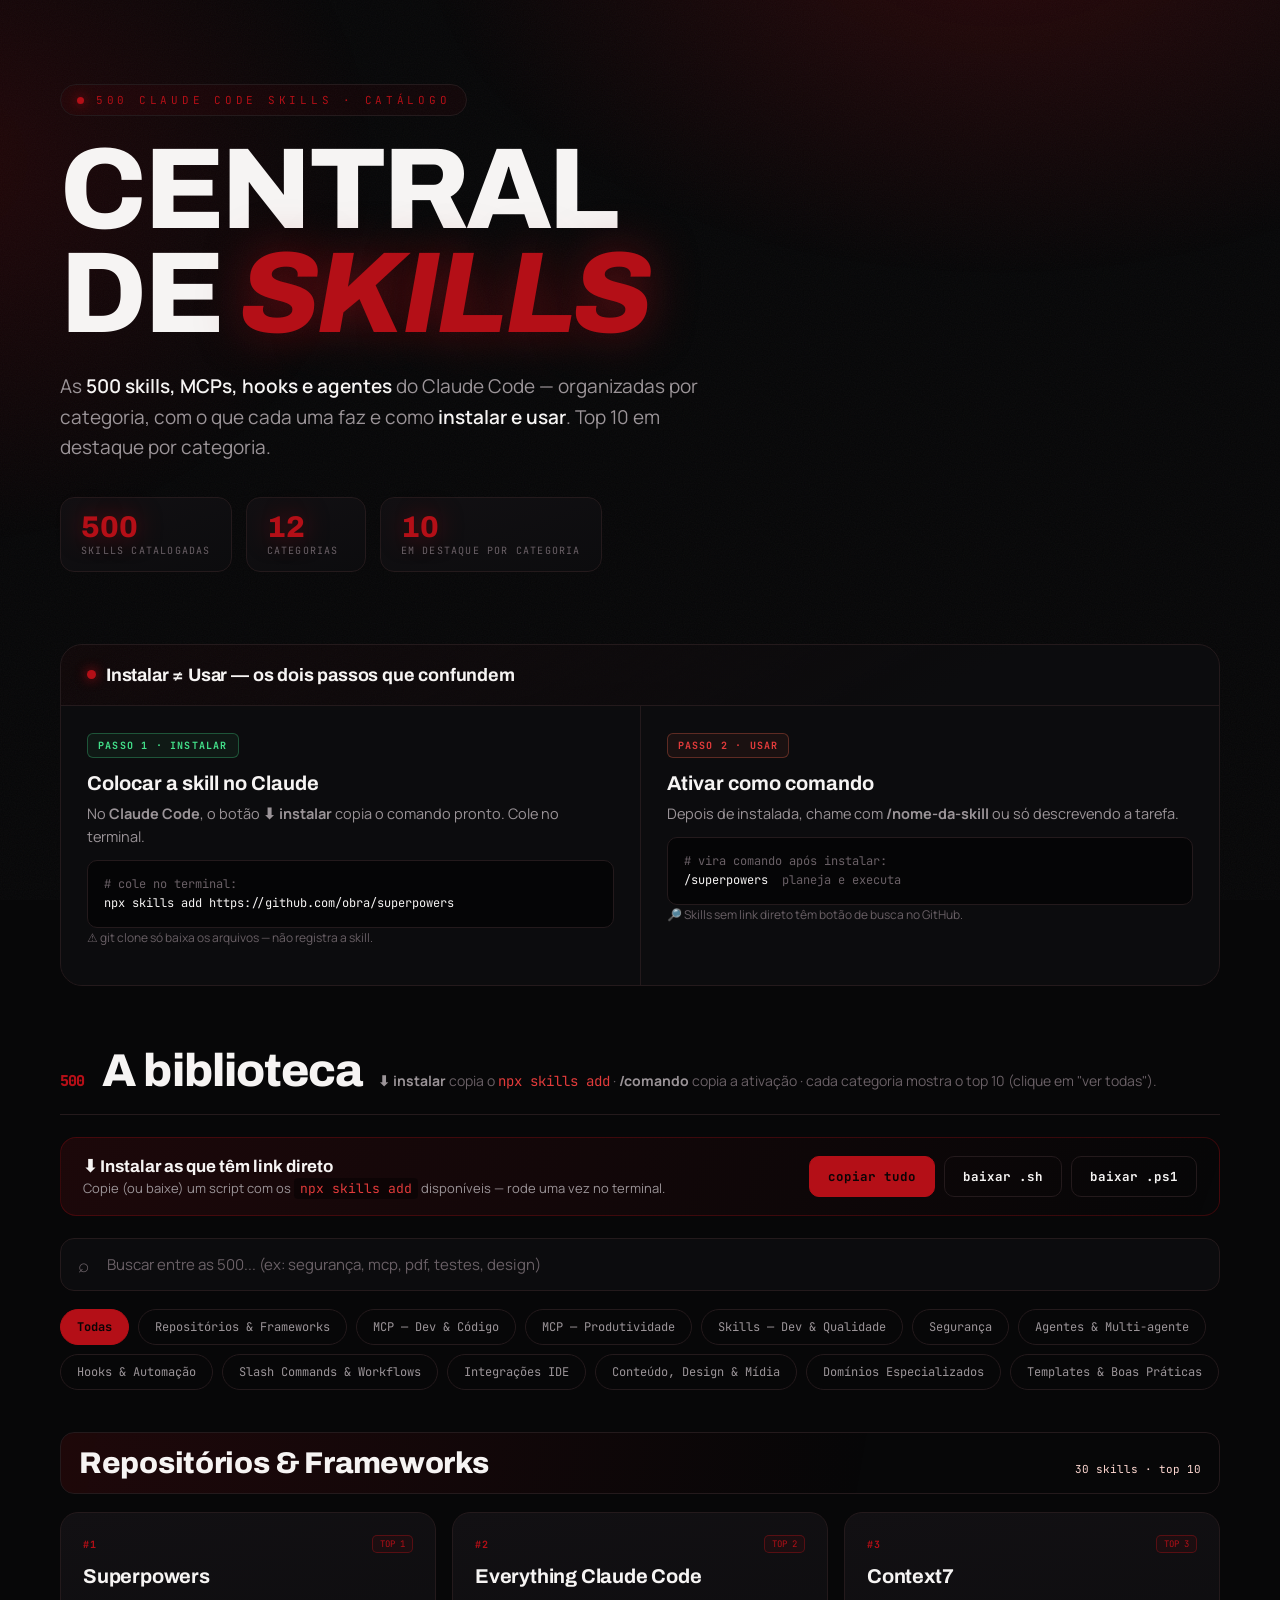
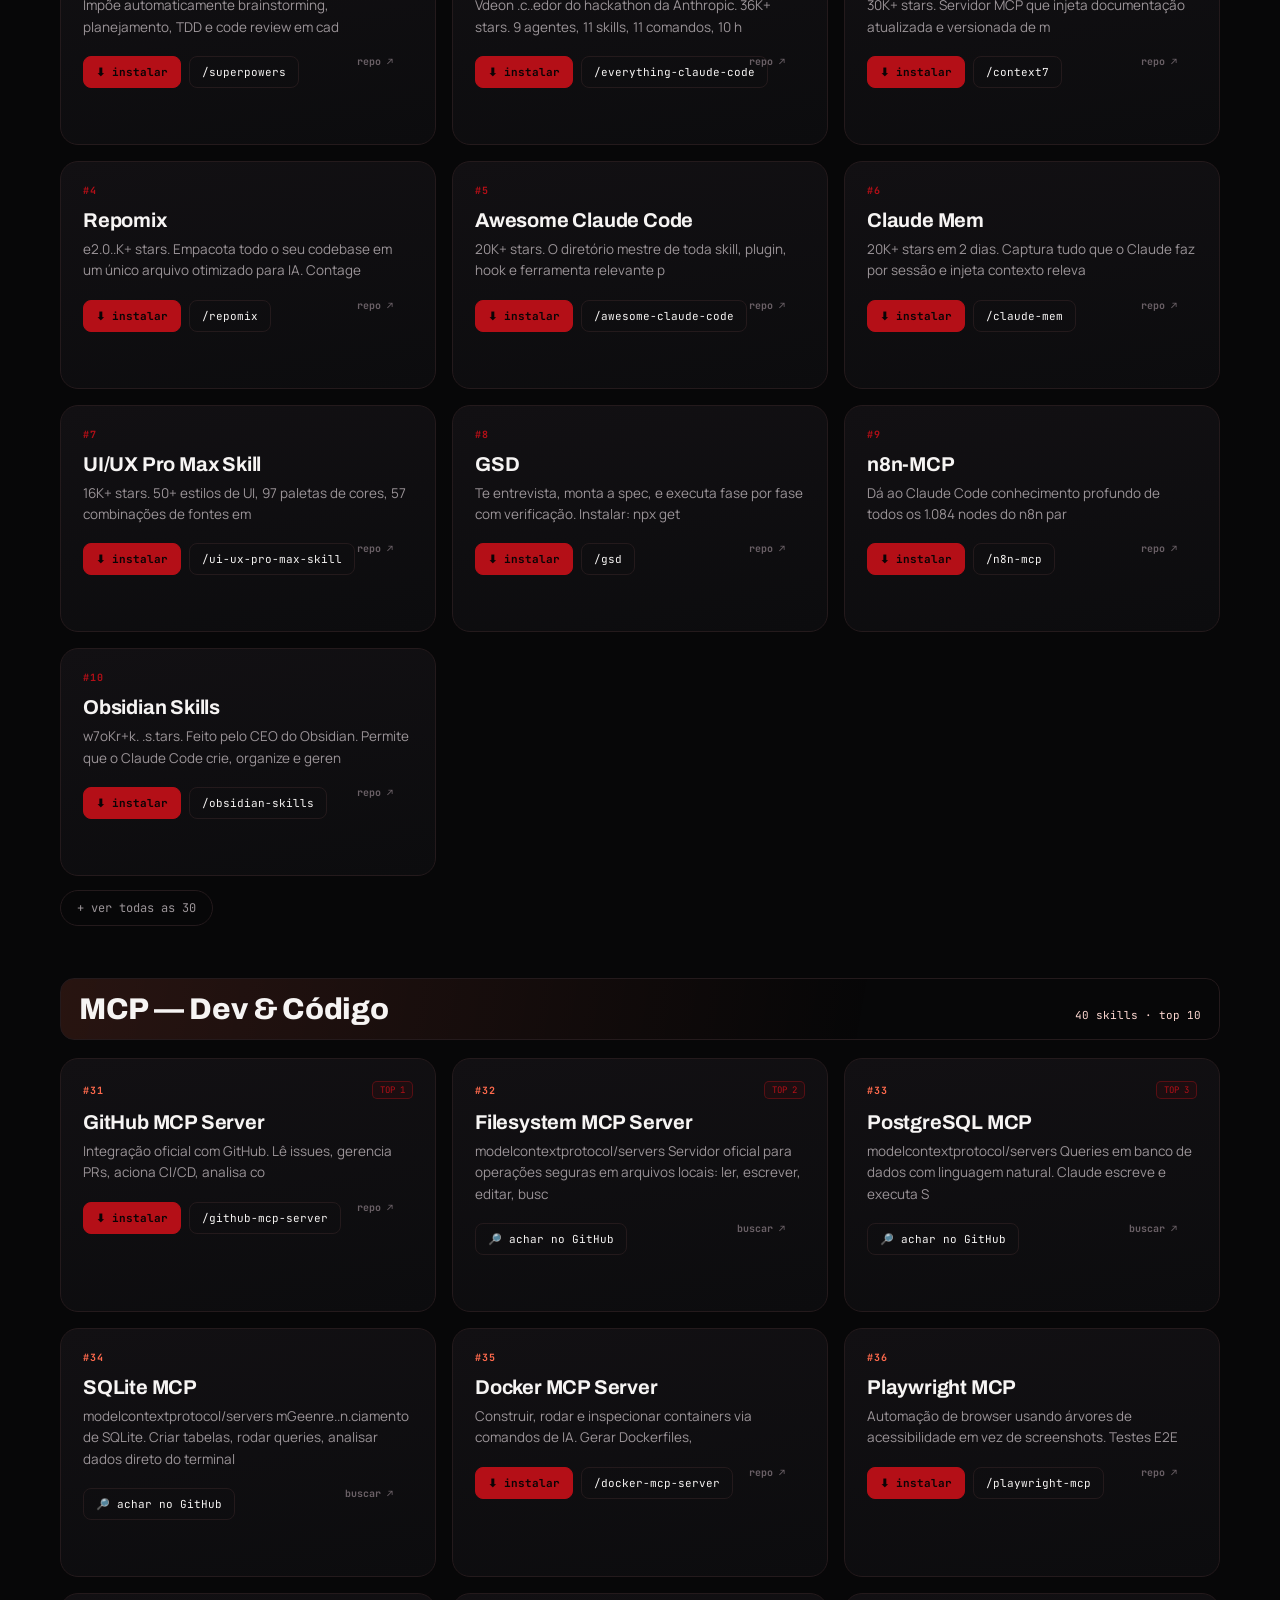
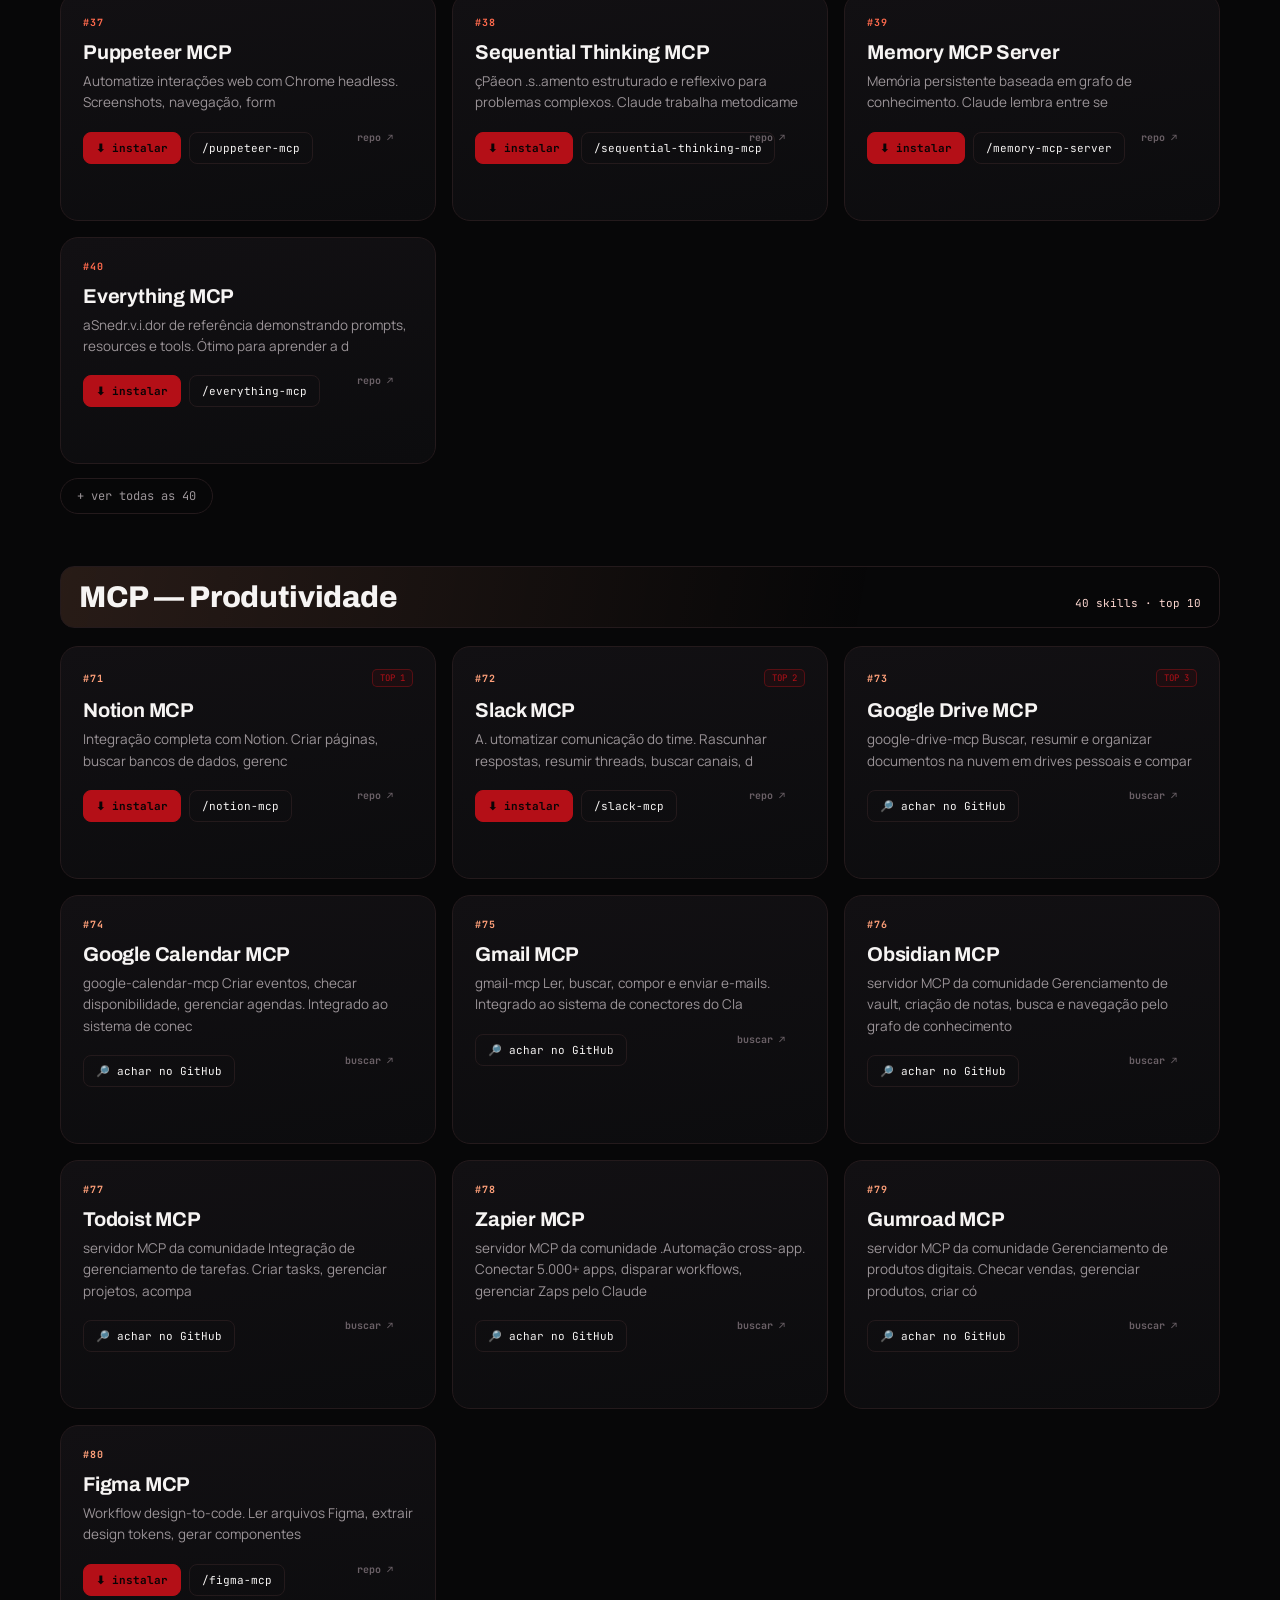
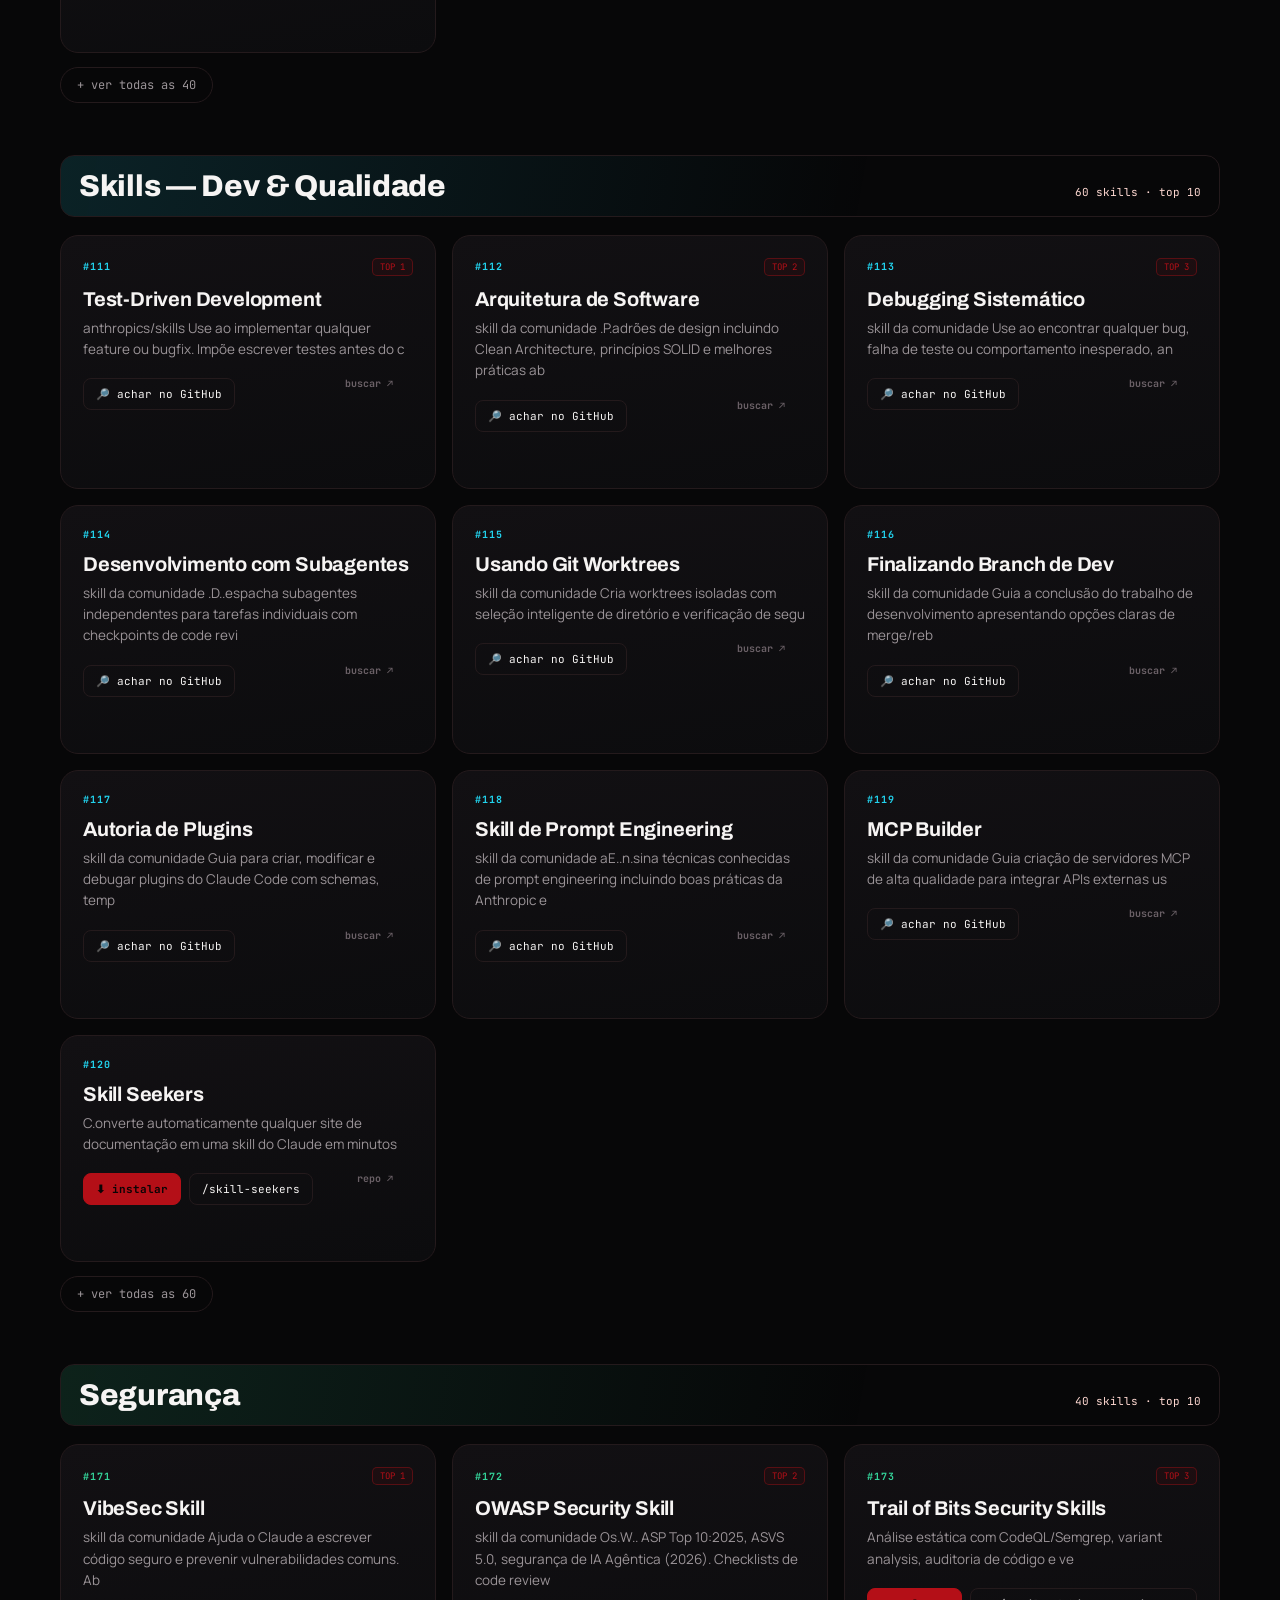
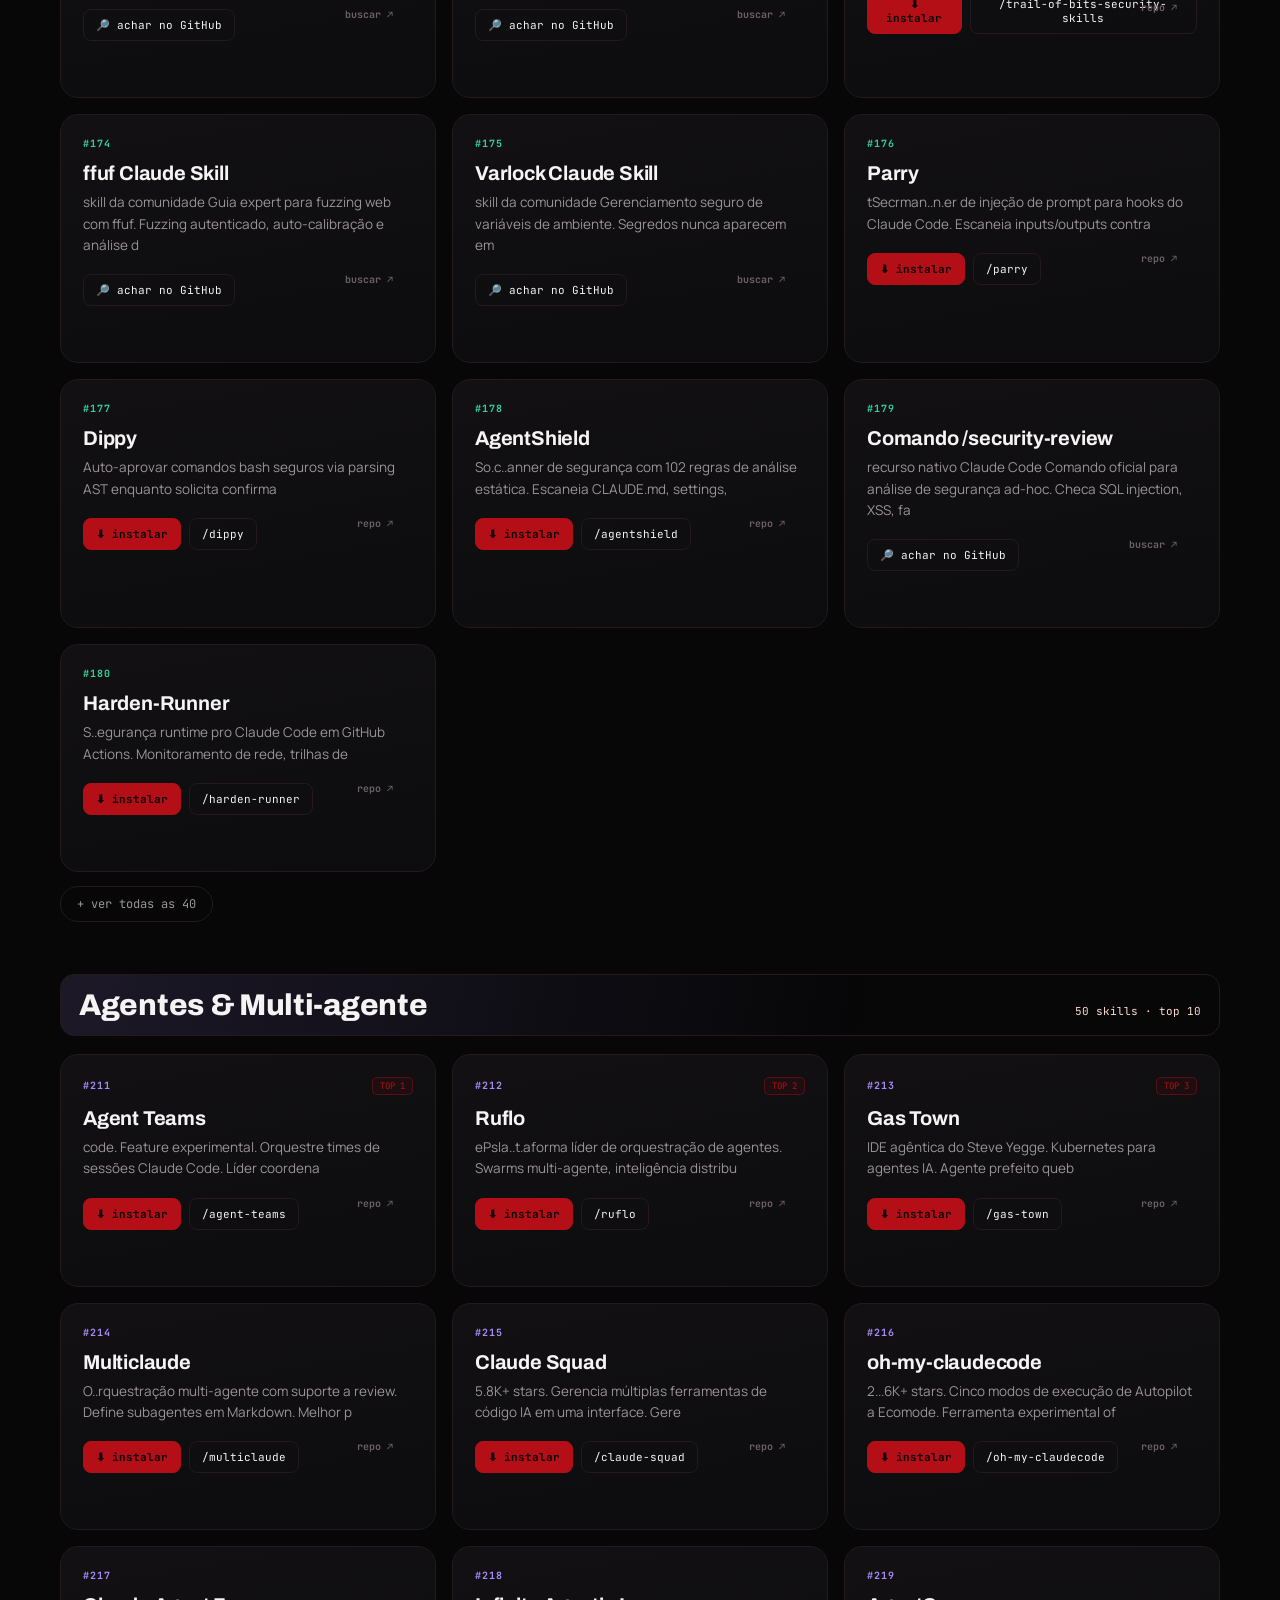
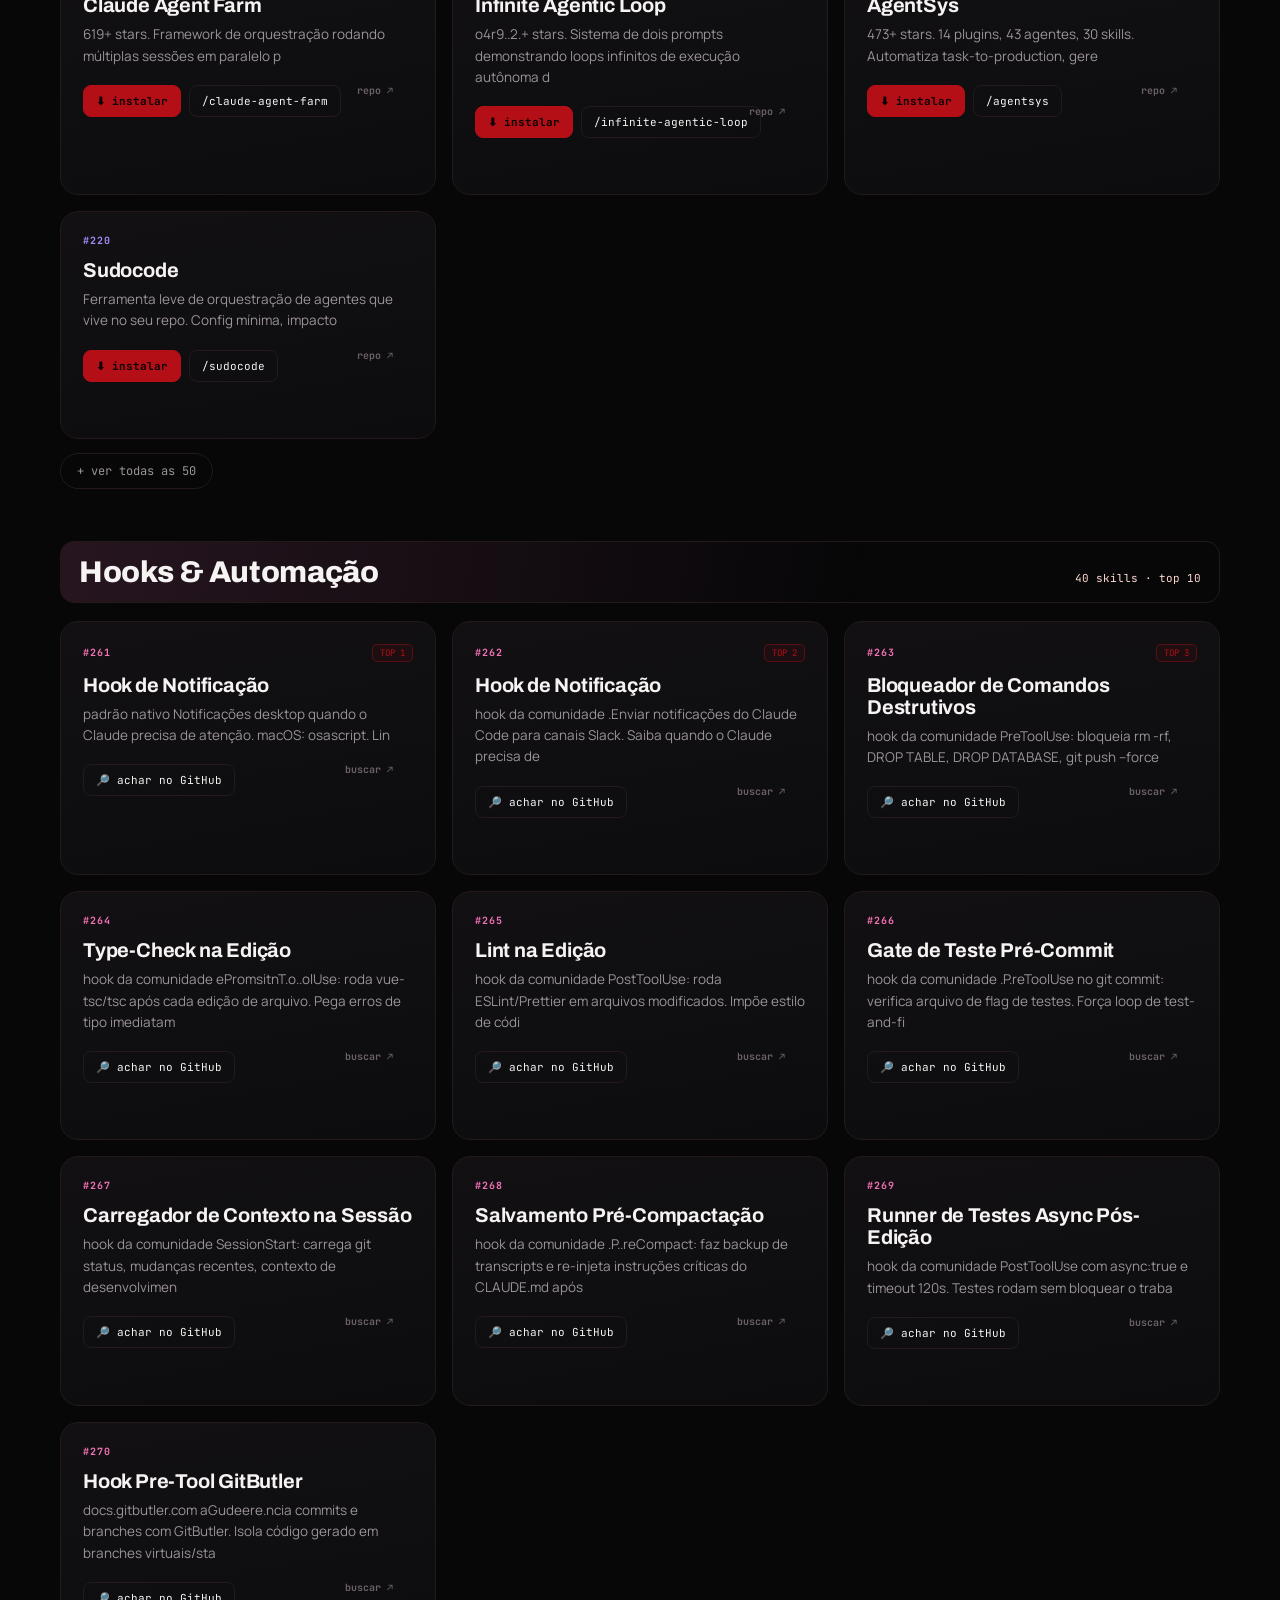
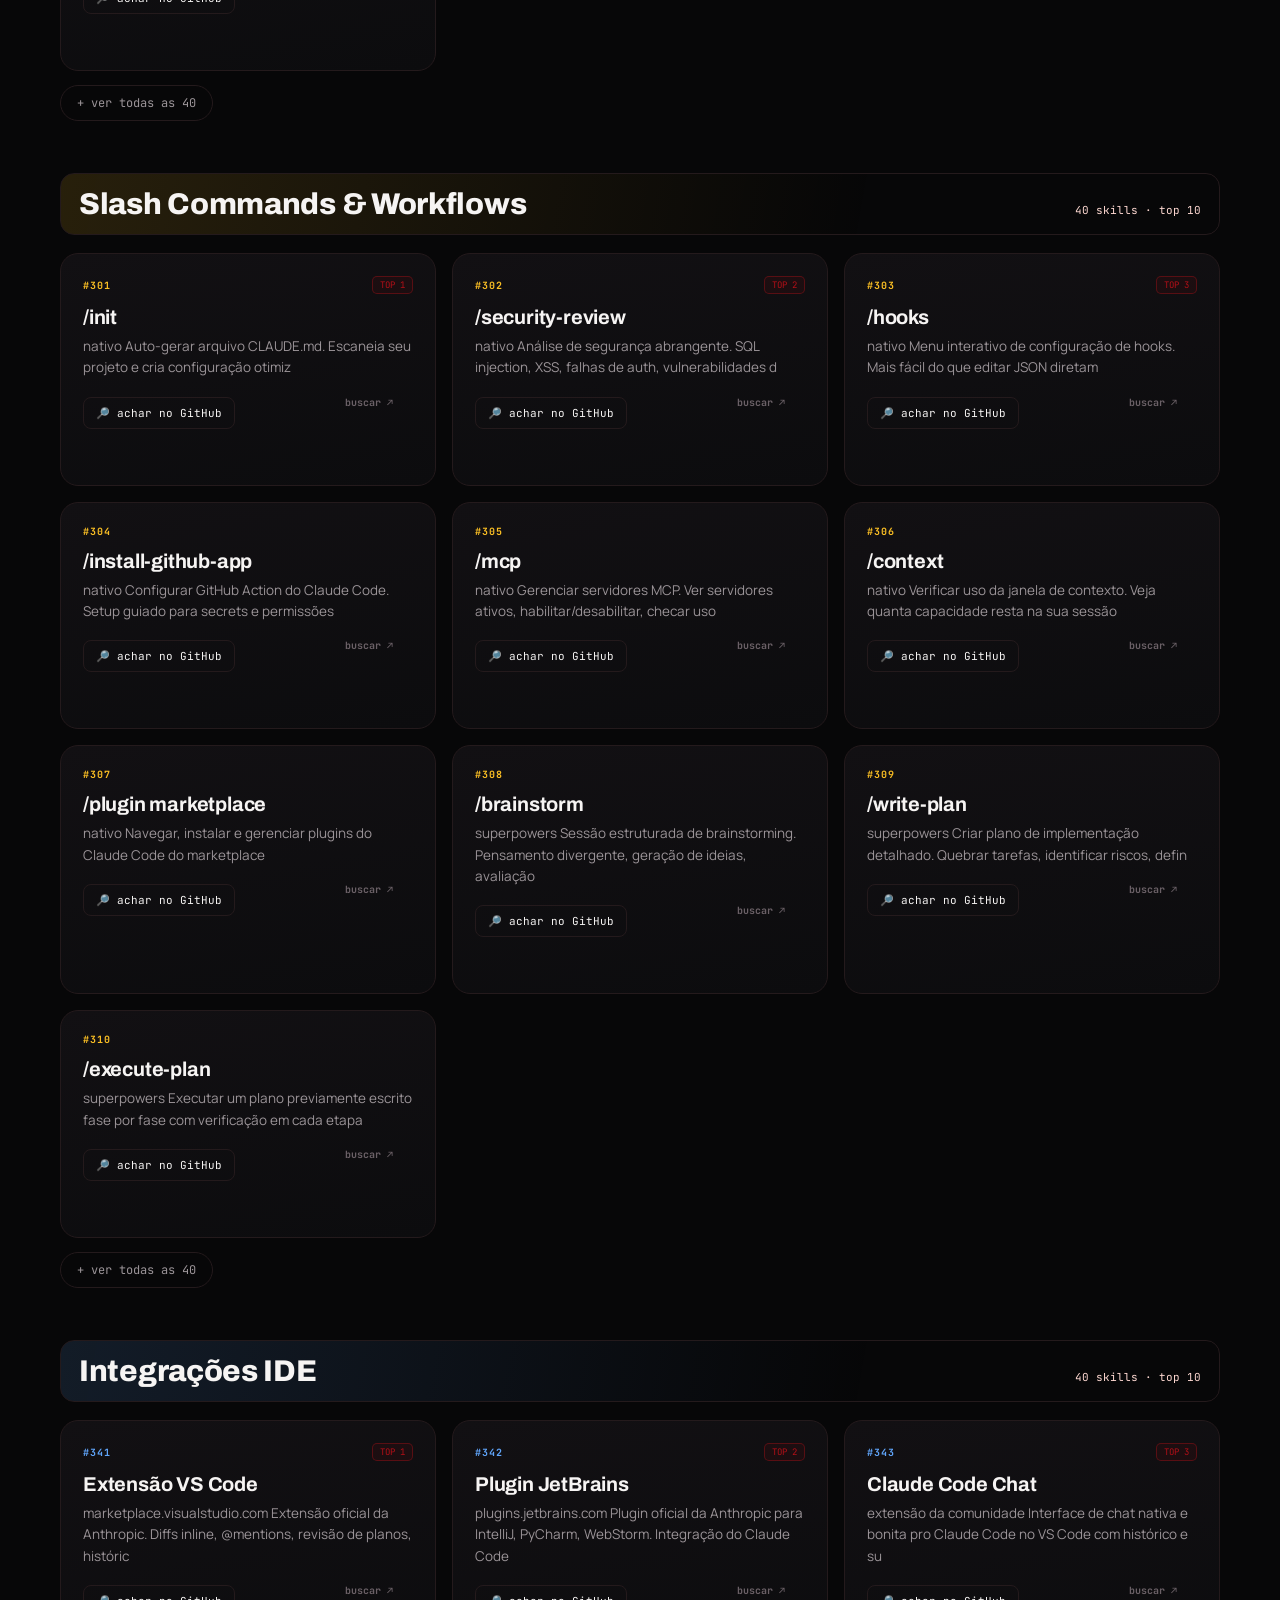
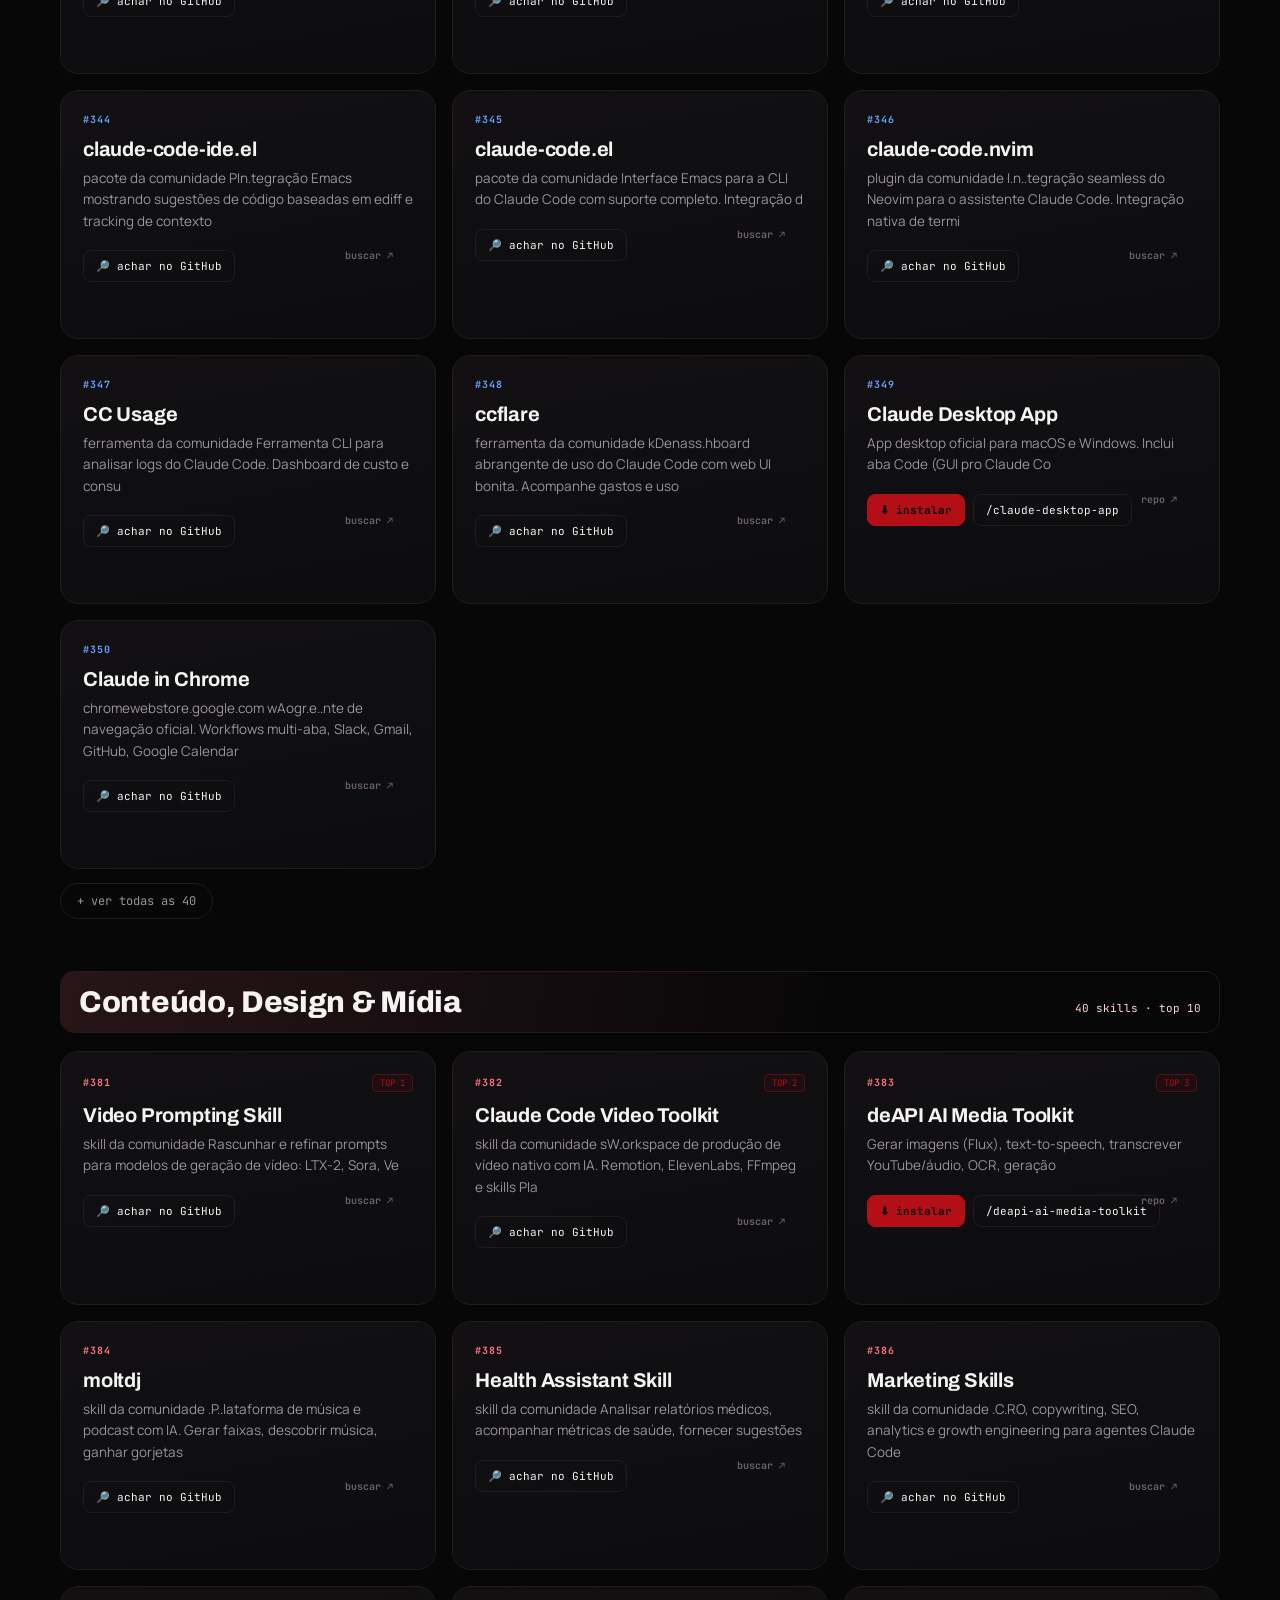
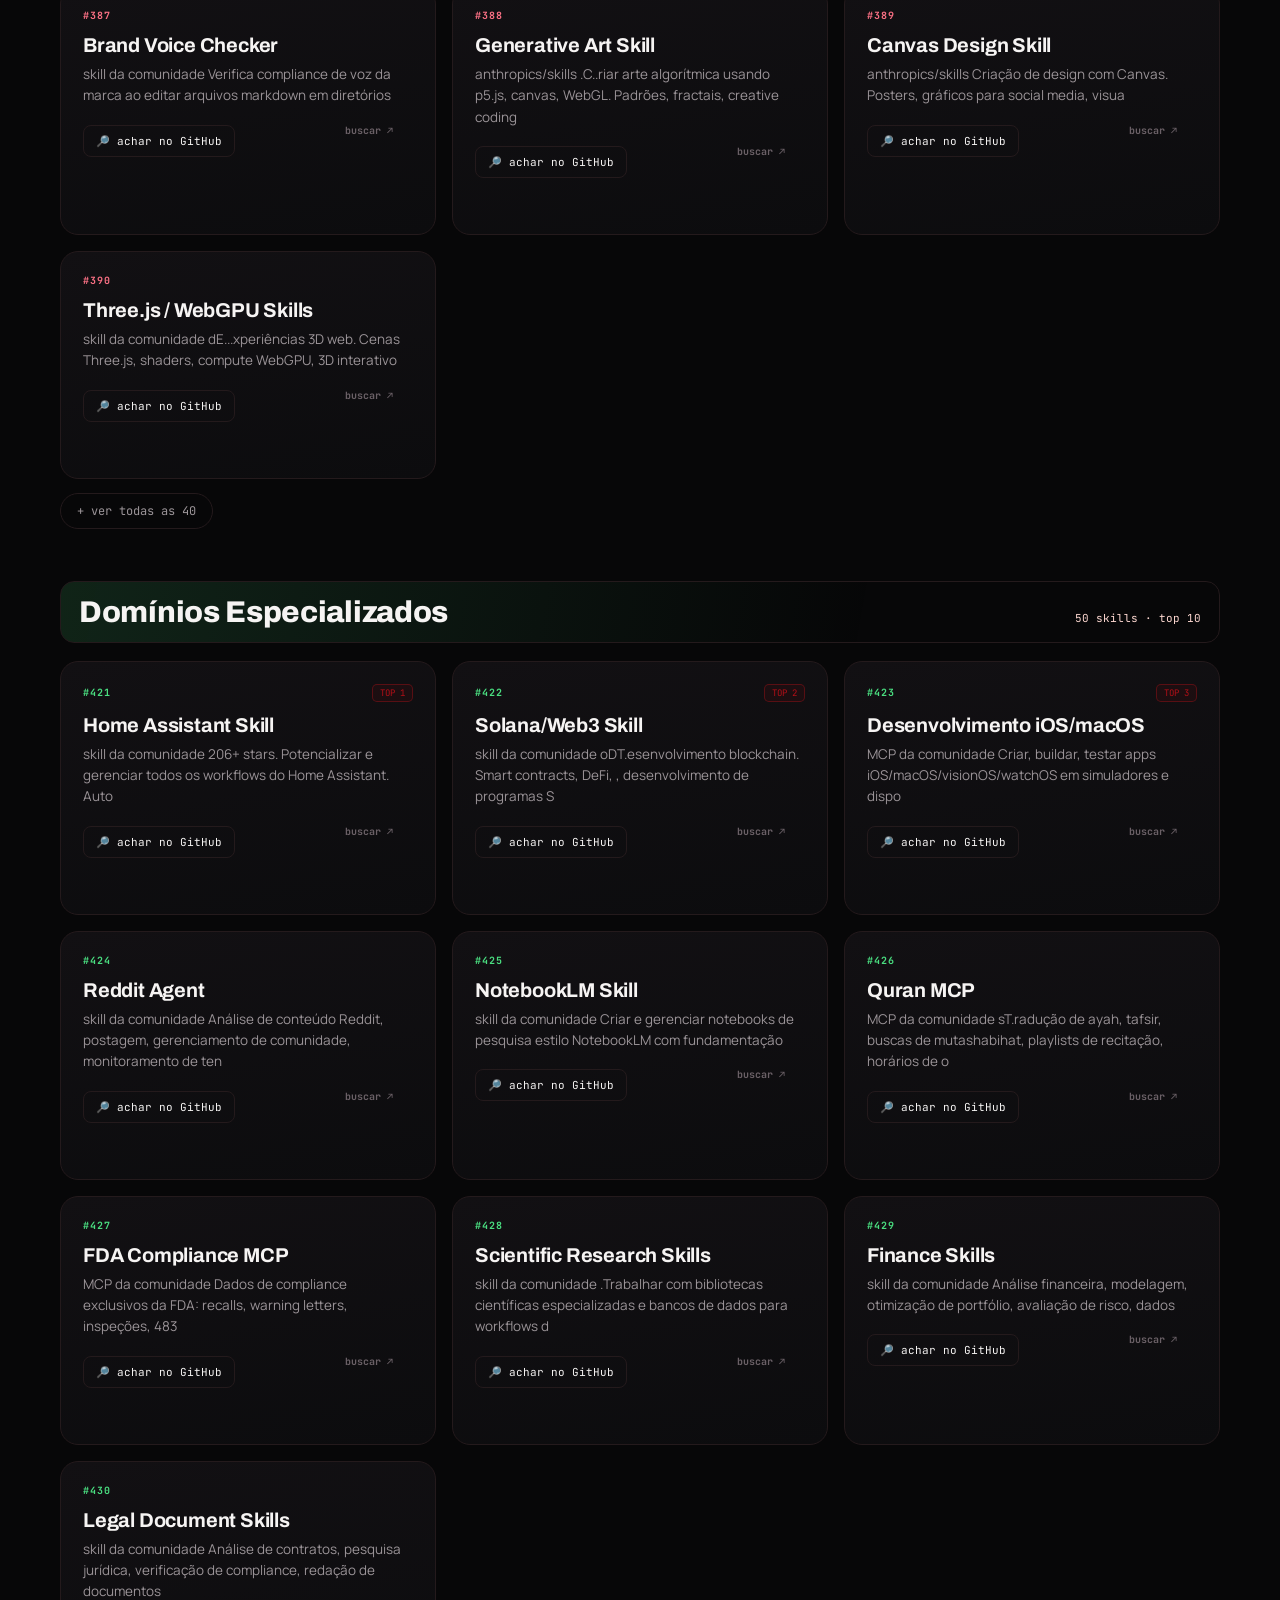
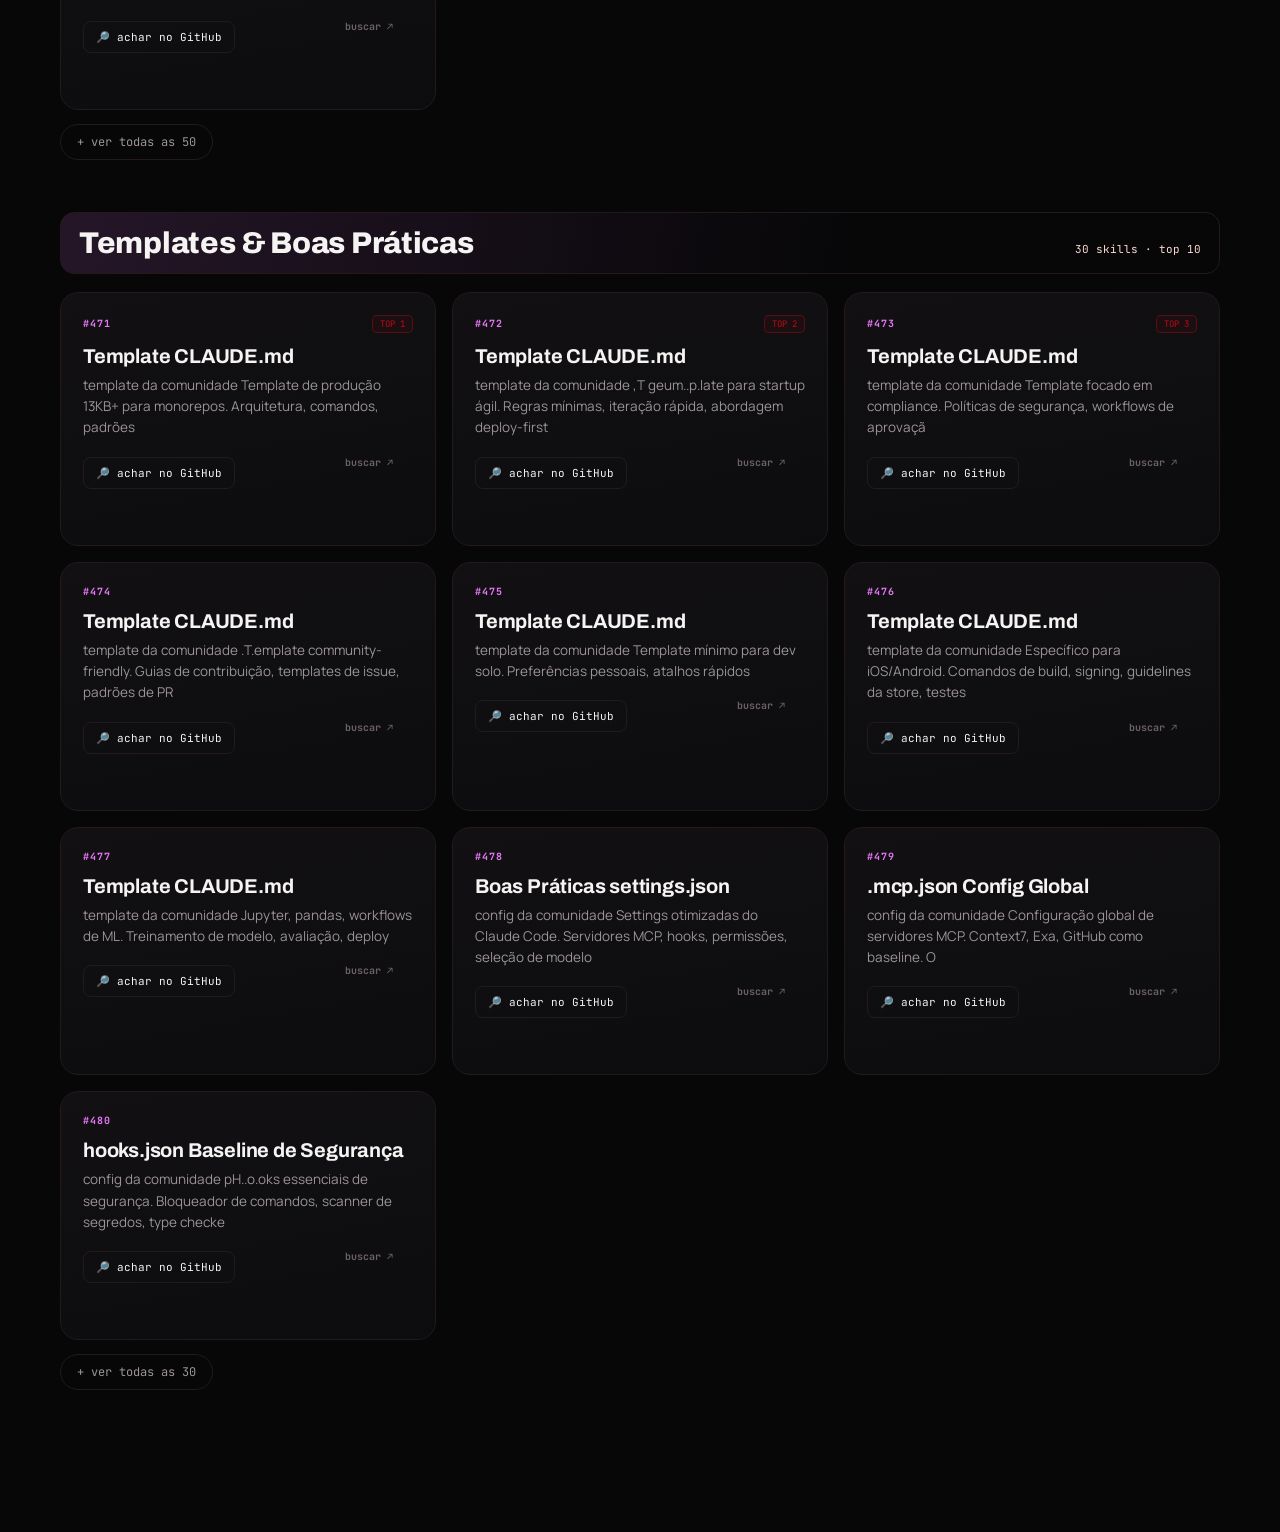
==== index.html @ be01bf91 "Central de Skills - catalogo 500" ====
<!DOCTYPE html>
<html lang="pt-BR">
<head>
<meta charset="UTF-8">
<meta name="viewport" content="width=device-width, initial-scale=1.0">
<title>Central de Skills — 500 Claude Code Skills</title>
<meta name="description" content="As 500 skills do Claude Code, por categoria: o que faz, como instalar e usar.">
<link rel="preconnect" href="https://fonts.googleapis.com">
<link rel="preconnect" href="https://fonts.gstatic.com" crossorigin>
<link href="https://fonts.googleapis.com/css2?family=Archivo:ital,wght@0,600;0,700;0,800;1,800&family=JetBrains+Mono:wght@400;700&family=Manrope:wght@400;500;600&display=swap" rel="stylesheet">
<link rel="stylesheet" href="styles.css">
</head>
<body>
<div class="container">

  <header class="header">
    <div class="overline">500 Claude Code Skills · catálogo</div>
    <h1 class="title">Central<br>de <span>Skills</span></h1>
    <p class="subtitle">As <strong>500 skills, MCPs, hooks e agentes</strong> do Claude Code — organizadas por categoria, com o que cada uma faz e como <strong>instalar e usar</strong>. Top 10 em destaque por categoria.</p>
    <div class="badges-row">
      <div class="badge"><span id="total-skills">0</span><small>skills catalogadas</small></div>
      <div class="badge"><span id="total-cats">0</span><small>categorias</small></div>
      <div class="badge"><span>10</span><small>em destaque por categoria</small></div>
    </div>
  </header>

  <div class="instruction-panel">
    <div class="panel-title">Instalar ≠ Usar — os dois passos que confundem</div>
    <div class="panel-grid">
      <div class="step-col">
        <span class="step-tag tag-green">PASSO 1 · INSTALAR</span>
        <h4>Colocar a skill no Claude</h4>
        <p>No <strong>Claude Code</strong>, o botão <strong>⬇ instalar</strong> copia o comando pronto. Cole no terminal.</p>
        <div class="code-box"><span class="comment"># cole no terminal:</span><br><span class="cmd">npx skills add https://github.com/obra/superpowers</span></div>
        <p style="color:var(--faint);font-size:12px">⚠ git clone só baixa os arquivos — não registra a skill.</p>
      </div>
      <div class="step-col">
        <span class="step-tag tag-yellow">PASSO 2 · USAR</span>
        <h4>Ativar como comando</h4>
        <p>Depois de instalada, chame com <strong>/nome-da-skill</strong> ou só descrevendo a tarefa.</p>
        <div class="code-box"><span class="comment"># vira comando após instalar:</span><br><span class="cmd">/superpowers</span> &nbsp;<span class="comment">planeja e executa</span></div>
        <p style="color:var(--faint);font-size:12px">🔎 Skills sem link direto têm botão de busca no GitHub.</p>
      </div>
    </div>
  </div>

  <div class="section-header">
    <h2 class="section-title"><span>500</span> A biblioteca</h2>
    <span class="section-desc"><strong>⬇ instalar</strong> copia o <code>npx skills add</code> · <strong>/comando</strong> copia a ativação · cada categoria mostra o top 10 (clique em "ver todas").</span>
  </div>

  <div class="bulk-action-banner">
    <div class="bulk-info">
      <h5>⬇ Instalar as que têm link direto</h5>
      <p>Copie (ou baixe) um script com os <code>npx skills add</code> disponíveis — rode uma vez no terminal.</p>
    </div>
    <div class="bulk-btns">
      <button class="btn-bulk" id="copyAll" type="button">copiar tudo</button>
      <button class="btn-bulk btn-secondary" id="dlSh" type="button">baixar .sh</button>
      <button class="btn-bulk btn-secondary" id="dlPs1" type="button">baixar .ps1</button>
    </div>
  </div>

  <div class="search-wrap">
    <input type="text" id="search" aria-label="Buscar skills" placeholder="Buscar entre as 500... (ex: segurança, mcp, pdf, testes, design)">
  </div>
  <div class="filters" id="filters"></div>

  <div id="tracks-container"></div>

</div>

<div class="toast" id="toast" role="status" aria-live="polite"></div>
<script src="data.js"></script>
<script src="app.js" defer></script>
</body>
</html>
---- styles.css ----
:root{
  --bg:#070708; --bg-2:#0c0c0e; --surface:#121013; --surface-2:#171015; --border:#241a1c;
  --red:#b40f17; --red-2:#e10810; --crimson:#7a0810; --red-soft:#e23b3b;
  --glow:rgba(180,15,23,.5);
  --ink:#f6f4f3; --muted:#9b9498; --faint:#6a6066;
  --font-display:'Archivo',sans-serif; --font-body:'Manrope',sans-serif; --font-mono:'JetBrains Mono',monospace;
}
*{margin:0;padding:0;box-sizing:border-box}
::-webkit-scrollbar{width:9px;height:9px}
::-webkit-scrollbar-track{background:var(--bg)}
::-webkit-scrollbar-thumb{background:#2a1c1e;border-radius:6px}
::-webkit-scrollbar-thumb:hover{background:var(--red)}
body{
  background:var(--bg); color:var(--muted); font-family:var(--font-body); min-height:100vh;
  padding-bottom:90px; position:relative; -webkit-font-smoothing:antialiased; overflow-x:hidden;
}
body::before{content:"";position:fixed;inset:0;z-index:-2;pointer-events:none;
  background:radial-gradient(1000px 600px at 78% -8%,rgba(180,15,23,.20),transparent 58%),
             radial-gradient(800px 700px at -5% 18%,rgba(176,5,16,.16),transparent 55%),
             radial-gradient(700px 600px at 50% 115%,rgba(180,15,23,.10),transparent 60%);}
body::after{content:"";position:fixed;inset:0;z-index:-1;pointer-events:none;opacity:.04;
  background-image:url("data:image/svg+xml,%3Csvg xmlns='http://www.w3.org/2000/svg' width='140' height='140'%3E%3Cfilter id='n'%3E%3CfeTurbulence type='fractalNoise' baseFrequency='.85' numOctaves='2'/%3E%3C/filter%3E%3Crect width='100%25' height='100%25' filter='url(%23n)'/%3E%3C/svg%3E");}
.container{max-width:1240px;margin:0 auto;padding:0 40px}

.header{padding:84px 0 32px;position:relative}
.overline{font-family:var(--font-mono);font-size:11px;letter-spacing:.34em;text-transform:uppercase;color:var(--red);display:inline-flex;align-items:center;gap:12px;margin-bottom:22px;border:1px solid var(--border);background:rgba(180,15,23,.06);padding:8px 16px;border-radius:999px}
.overline::before{content:"";width:7px;height:7px;border-radius:50%;background:var(--red);box-shadow:0 0 12px var(--red)}
.title{font-family:var(--font-display);font-weight:800;font-size:clamp(52px,9vw,120px);line-height:.9;letter-spacing:-.03em;color:var(--ink);text-transform:uppercase}
.title span{color:var(--red);text-shadow:0 0 46px var(--glow);font-style:italic}
.subtitle{max-width:660px;color:var(--muted);font-size:clamp(16px,2vw,19px);margin-top:26px;line-height:1.6}
.subtitle strong{color:var(--ink);font-weight:600}
.badges-row{display:flex;gap:14px;margin-top:34px;flex-wrap:wrap}
.badge{border:1px solid var(--border);border-radius:14px;padding:14px 20px;background:linear-gradient(160deg,var(--surface),var(--bg-2));display:flex;flex-direction:column;gap:2px;min-width:120px}
.badge span{font-family:var(--font-display);font-weight:800;font-size:30px;color:var(--red);line-height:1;text-shadow:0 0 24px var(--glow)}
.badge small{font-family:var(--font-mono);font-size:10px;letter-spacing:.12em;text-transform:uppercase;color:var(--faint)}

.instruction-panel{margin-top:40px;border:1px solid var(--border);border-radius:22px;overflow:hidden;background:linear-gradient(150deg,rgba(180,15,23,.05),var(--bg-2) 55%)}
.panel-title{font-family:var(--font-display);font-weight:700;font-size:18px;color:var(--ink);padding:20px 26px;border-bottom:1px solid var(--border);display:flex;align-items:center;gap:10px;letter-spacing:-.01em}
.panel-title::before{content:"";width:9px;height:9px;border-radius:50%;background:var(--red);box-shadow:0 0 12px var(--red)}
.panel-grid{display:grid;grid-template-columns:1fr 1fr;gap:1px;background:var(--border)}
.panel-grid>div{background:var(--bg-2);padding:26px}
@media(max-width:768px){.panel-grid{grid-template-columns:1fr}}
.step-tag{display:inline-block;font-family:var(--font-mono);font-size:10px;font-weight:700;letter-spacing:.12em;padding:5px 10px;border-radius:6px;margin-bottom:14px}
.tag-green{color:#43e08a;border:1px solid rgba(67,224,138,.3);background:rgba(67,224,138,.06)}
.tag-yellow{color:var(--red-soft);border:1px solid rgba(255,106,77,.3);background:rgba(255,106,77,.06)}
.step-col h4{font-family:var(--font-display);font-weight:700;font-size:20px;color:var(--ink);margin-bottom:8px}
.step-col p{font-size:14.5px;color:var(--muted);line-height:1.6;margin-bottom:12px}
.step-col code,code.inline{font-family:var(--font-mono);font-size:12.5px;background:rgba(255,255,255,.05);border:1px solid var(--border);padding:2px 7px;border-radius:5px;color:var(--red-soft)}
.code-box{background:#050506;border:1px solid var(--border);border-radius:10px;padding:14px 16px;font-family:var(--font-mono);font-size:12px;color:#cdc7c9;line-height:1.6;overflow-x:auto}
.code-box .comment{color:var(--faint)} .code-box .cmd{color:var(--ink)}

.section-header{margin-top:60px;display:flex;align-items:baseline;gap:16px;flex-wrap:wrap;border-bottom:1px solid var(--border);padding-bottom:18px;margin-bottom:22px}
.section-title{font-family:var(--font-display);font-weight:800;font-size:clamp(30px,5vw,46px);color:var(--ink);letter-spacing:-.02em}
.section-title span{font-family:var(--font-mono);font-size:15px;color:var(--red);margin-right:10px}
.section-desc{font-size:14px;color:var(--faint)} .section-desc strong{color:var(--muted)} .section-desc code{color:var(--red-soft);font-family:var(--font-mono)}

.bulk-action-banner{display:flex;justify-content:space-between;align-items:center;gap:18px;flex-wrap:wrap;border:1px solid rgba(180,15,23,.28);border-radius:16px;padding:18px 22px;margin-bottom:22px;background:linear-gradient(110deg,rgba(180,15,23,.12),transparent)}
.bulk-info h5{font-family:var(--font-display);font-weight:700;font-size:17px;color:var(--ink);margin-bottom:3px}
.bulk-info p{font-size:13px;color:var(--muted)} .bulk-info code{color:var(--red-soft);font-family:var(--font-mono);background:rgba(0,0,0,.4);padding:2px 6px;border-radius:4px}
.bulk-btns{display:flex;gap:9px;flex-wrap:wrap}
.btn-bulk{font-family:var(--font-mono);font-size:12.5px;font-weight:700;cursor:pointer;border-radius:10px;padding:11px 18px;border:1px solid var(--red);background:var(--red);color:#0a0405;transition:.18s}
.btn-bulk:hover{background:var(--red-soft);box-shadow:0 0 22px var(--glow)}
.btn-secondary{background:transparent;color:var(--ink);border:1px solid var(--border)}
.btn-secondary:hover{border-color:var(--red);color:var(--red-soft);box-shadow:none}

.search-wrap{position:relative;margin-bottom:18px}
.search-wrap::before{content:"⌕";position:absolute;left:18px;top:50%;transform:translateY(-50%);color:var(--faint);font-size:19px}
input[type=text]{width:100%;background:var(--bg-2);border:1px solid var(--border);color:var(--ink);font-family:var(--font-body);font-size:15px;padding:15px 16px 15px 46px;border-radius:14px;outline:none;transition:.18s}
input[type=text]:focus{border-color:var(--red);box-shadow:0 0 0 3px rgba(180,15,23,.14)}
input[type=text]::placeholder{color:var(--faint)}
.filters{display:flex;gap:9px;flex-wrap:wrap;margin-bottom:42px}
.filter-btn{font-family:var(--font-mono);font-size:12px;color:var(--muted);cursor:pointer;border:1px solid var(--border);background:transparent;border-radius:999px;padding:9px 16px;transition:.18s;white-space:nowrap}
.filter-btn:hover{border-color:var(--faint);color:var(--ink)}
.filter-btn.active{background:var(--red);border-color:var(--red);color:#0a0405;font-weight:700}

.category-track{margin-bottom:52px}
.track-header{display:flex;align-items:baseline;justify-content:space-between;gap:12px;margin-bottom:18px;padding:14px 18px;border-radius:14px;background:linear-gradient(100deg,var(--crimson),transparent 70%);border:1px solid var(--border)}
.track-title{font-family:var(--font-display);font-weight:800;font-size:clamp(22px,3.4vw,30px);color:var(--ink);letter-spacing:-.01em}
.track-count{font-family:var(--font-mono);font-size:11px;color:#ffd9d2}
.grid{display:grid;grid-template-columns:repeat(auto-fill,minmax(310px,1fr));gap:16px}

.card{position:relative;border:1px solid var(--border);border-radius:18px;padding:22px 22px 56px;background:linear-gradient(170deg,var(--surface),var(--bg-2));overflow:hidden;transition:transform .2s ease,border-color .2s ease}
.card::after{content:"";position:absolute;inset:0;border-radius:18px;background:radial-gradient(420px 220px at 100% 0,rgba(180,15,23,.12),transparent 60%);opacity:0;transition:.25s;pointer-events:none}
.card:hover{transform:translateY(-5px);border-color:rgba(180,15,23,.42)}
.card:hover::after{opacity:1}
.card-top-tags{display:flex;justify-content:space-between;align-items:center;margin-bottom:12px;position:relative;z-index:1}
.card-rank{font-family:var(--font-display);font-weight:800;font-size:13px;color:var(--red)}
.card-tag{font-family:var(--font-mono);font-size:10px;font-weight:700;text-transform:uppercase;letter-spacing:.1em}
.card-badge{font-family:var(--font-mono);font-size:9px;color:var(--red);border:1px solid rgba(180,15,23,.4);background:rgba(180,15,23,.08);padding:2px 7px;border-radius:5px}
.card-title{font-family:var(--font-display);font-weight:700;font-size:20px;color:var(--ink);margin-bottom:8px;letter-spacing:-.01em;position:relative;z-index:1}
.card-desc{font-size:13.5px;color:var(--muted);line-height:1.58;margin-bottom:18px;flex-grow:1;position:relative;z-index:1}
.card-actions{display:flex;gap:8px;align-items:center;position:relative;z-index:1}
.btn{font-family:var(--font-mono);font-size:11px;cursor:pointer;border-radius:8px;padding:8px 12px;transition:.16s;display:inline-flex;align-items:center;gap:6px}
.btn-install{background:var(--red);color:#0a0405;border:1px solid var(--red);font-weight:700}
.btn-install:hover{background:var(--red-soft);box-shadow:0 0 16px var(--glow)}
.btn-use{background:transparent;border:1px solid var(--border);color:var(--ink)}
.btn-use:hover{border-color:var(--red);color:var(--red-soft)}
.btn.ok{background:#43e08a!important;border-color:#43e08a!important;color:#04120a!important;box-shadow:none!important}
.repo-link{position:absolute;bottom:20px;right:20px;font-family:var(--font-mono);font-size:10px;color:var(--faint);text-decoration:none;font-weight:700;z-index:1;transition:.16s}
.repo-link:hover{color:var(--red-soft)}

.toast{position:fixed;bottom:30px;right:30px;background:var(--ink);color:#0a0405;font-family:var(--font-mono);font-size:12px;font-weight:700;padding:15px 22px;border-radius:10px;opacity:0;transform:translateY(12px);transition:.3s;z-index:9999;pointer-events:none;box-shadow:0 14px 40px rgba(0,0,0,.6)}
.toast.show{opacity:1;transform:translateY(0)}
.empty-search{grid-column:1/-1;text-align:center;padding:60px 0;color:var(--faint);font-family:var(--font-mono);font-size:14px}
@media(max-width:680px){.container{padding:0 20px}.header{padding:56px 0 24px}}
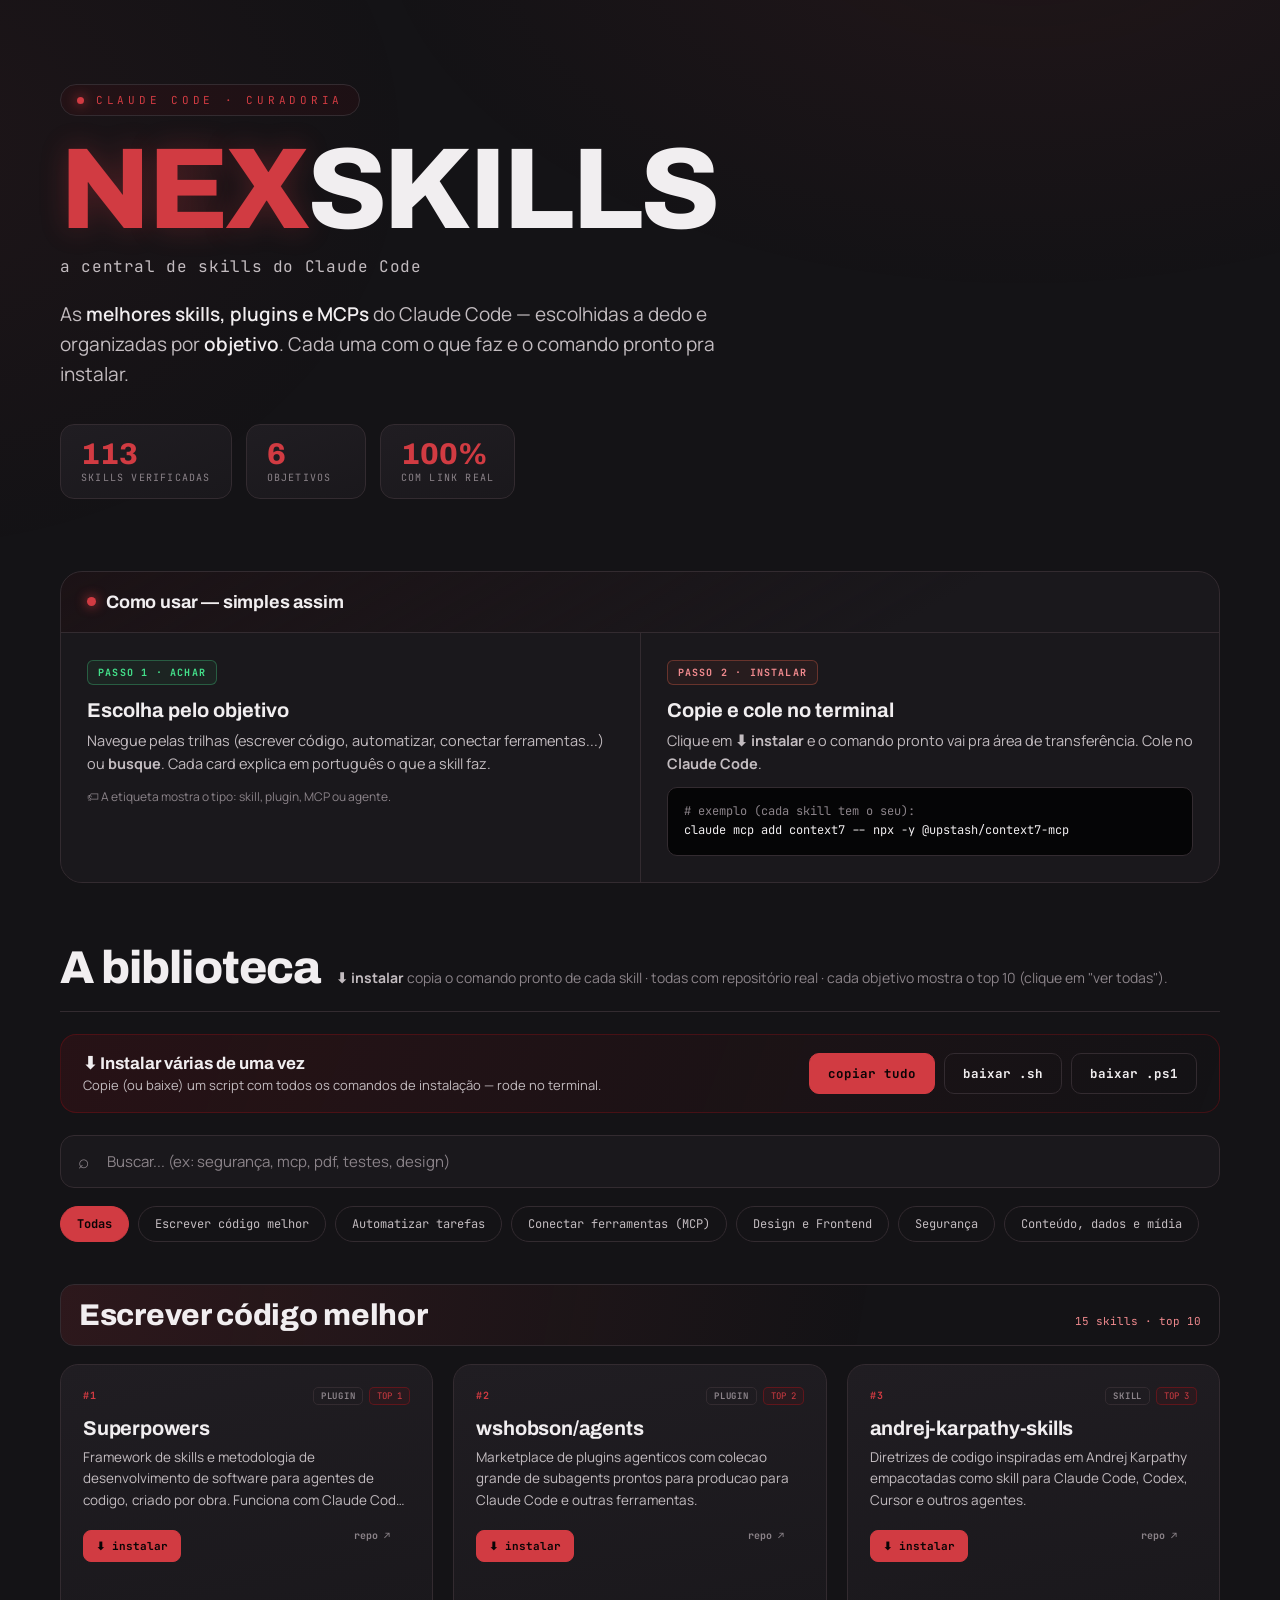
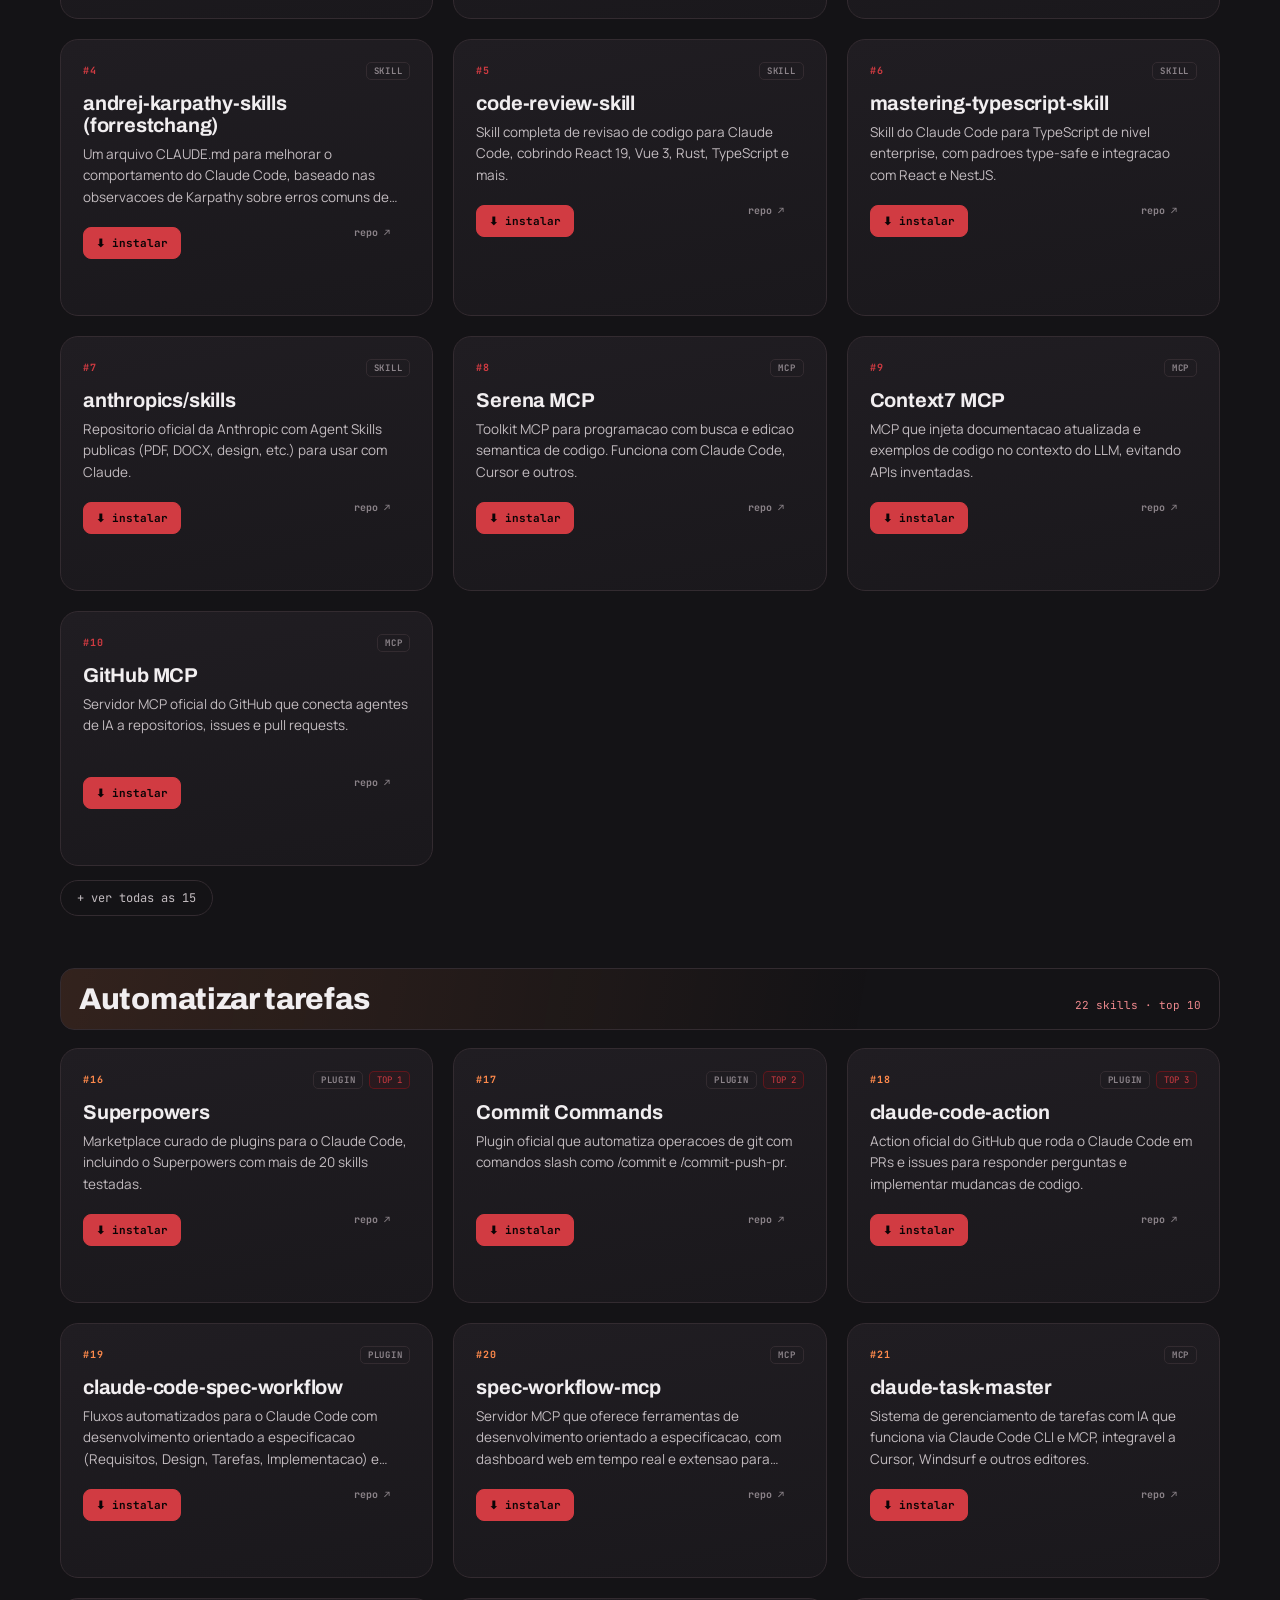
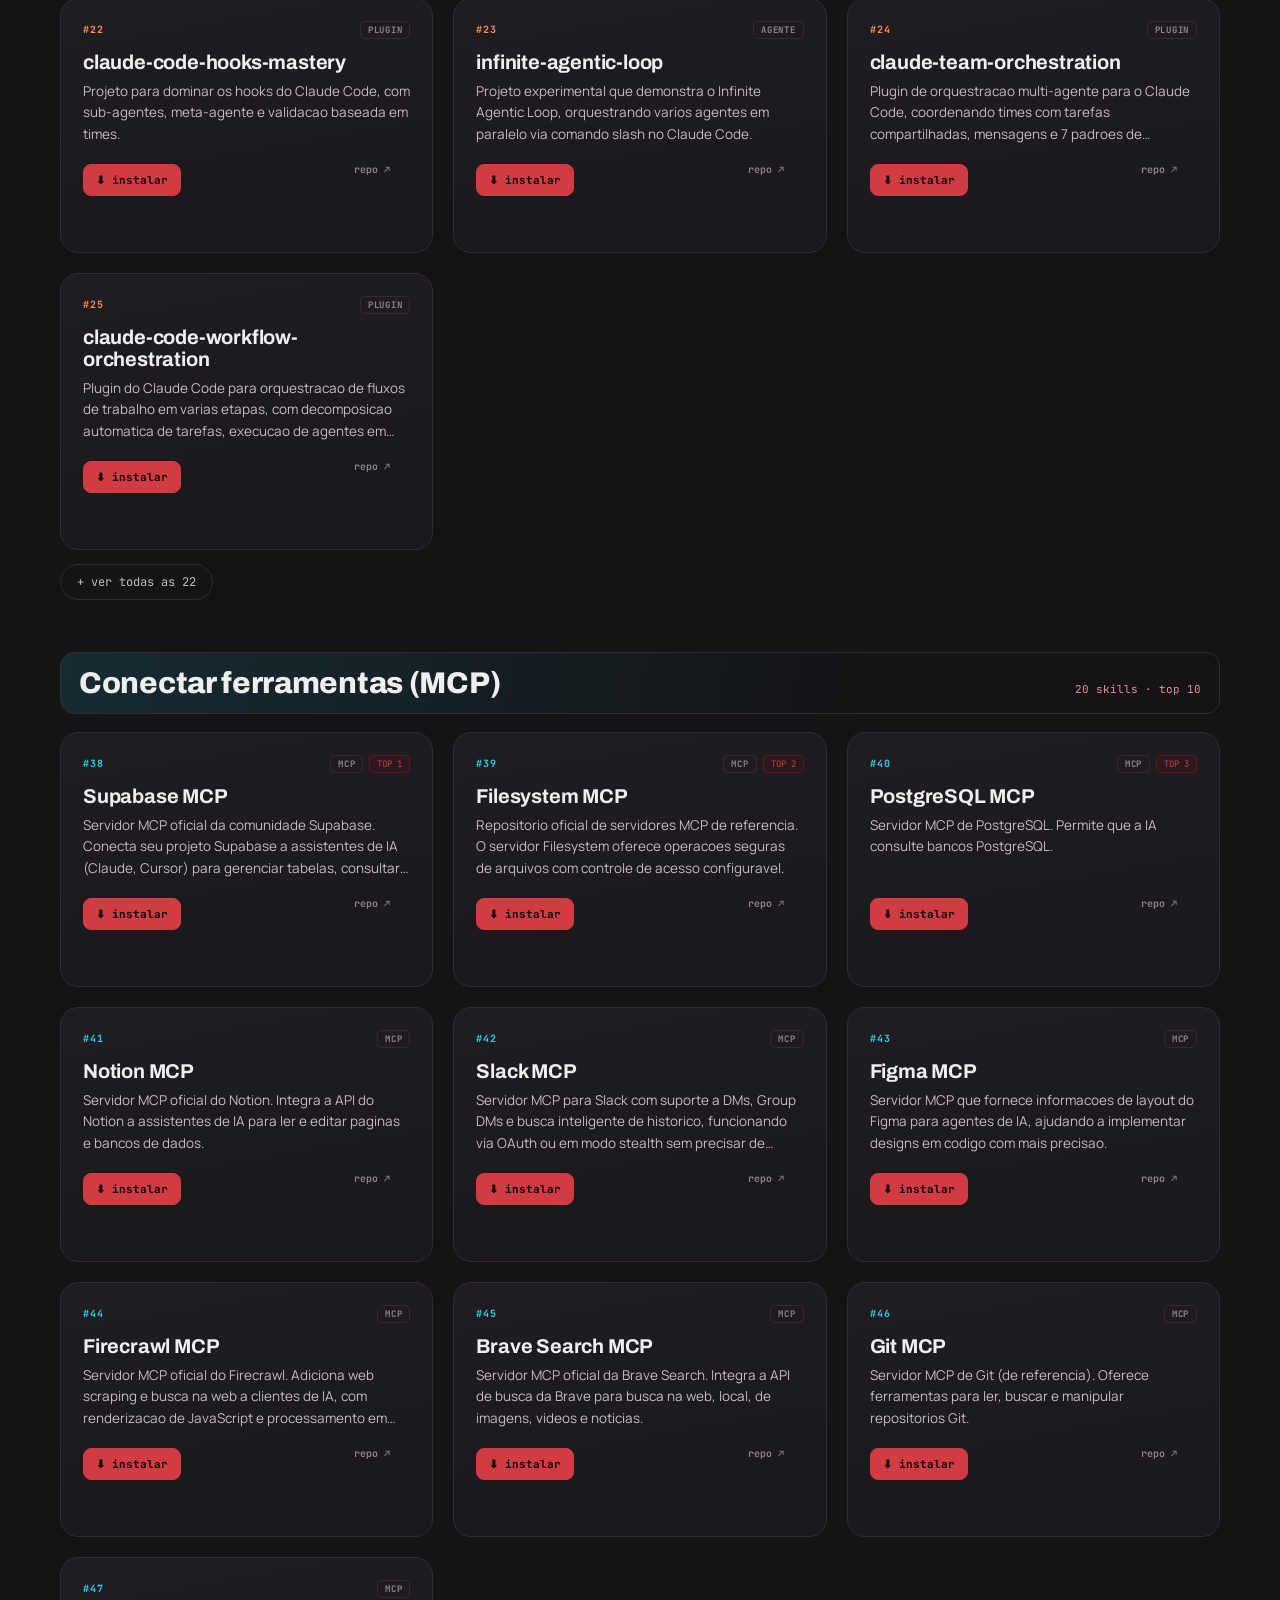
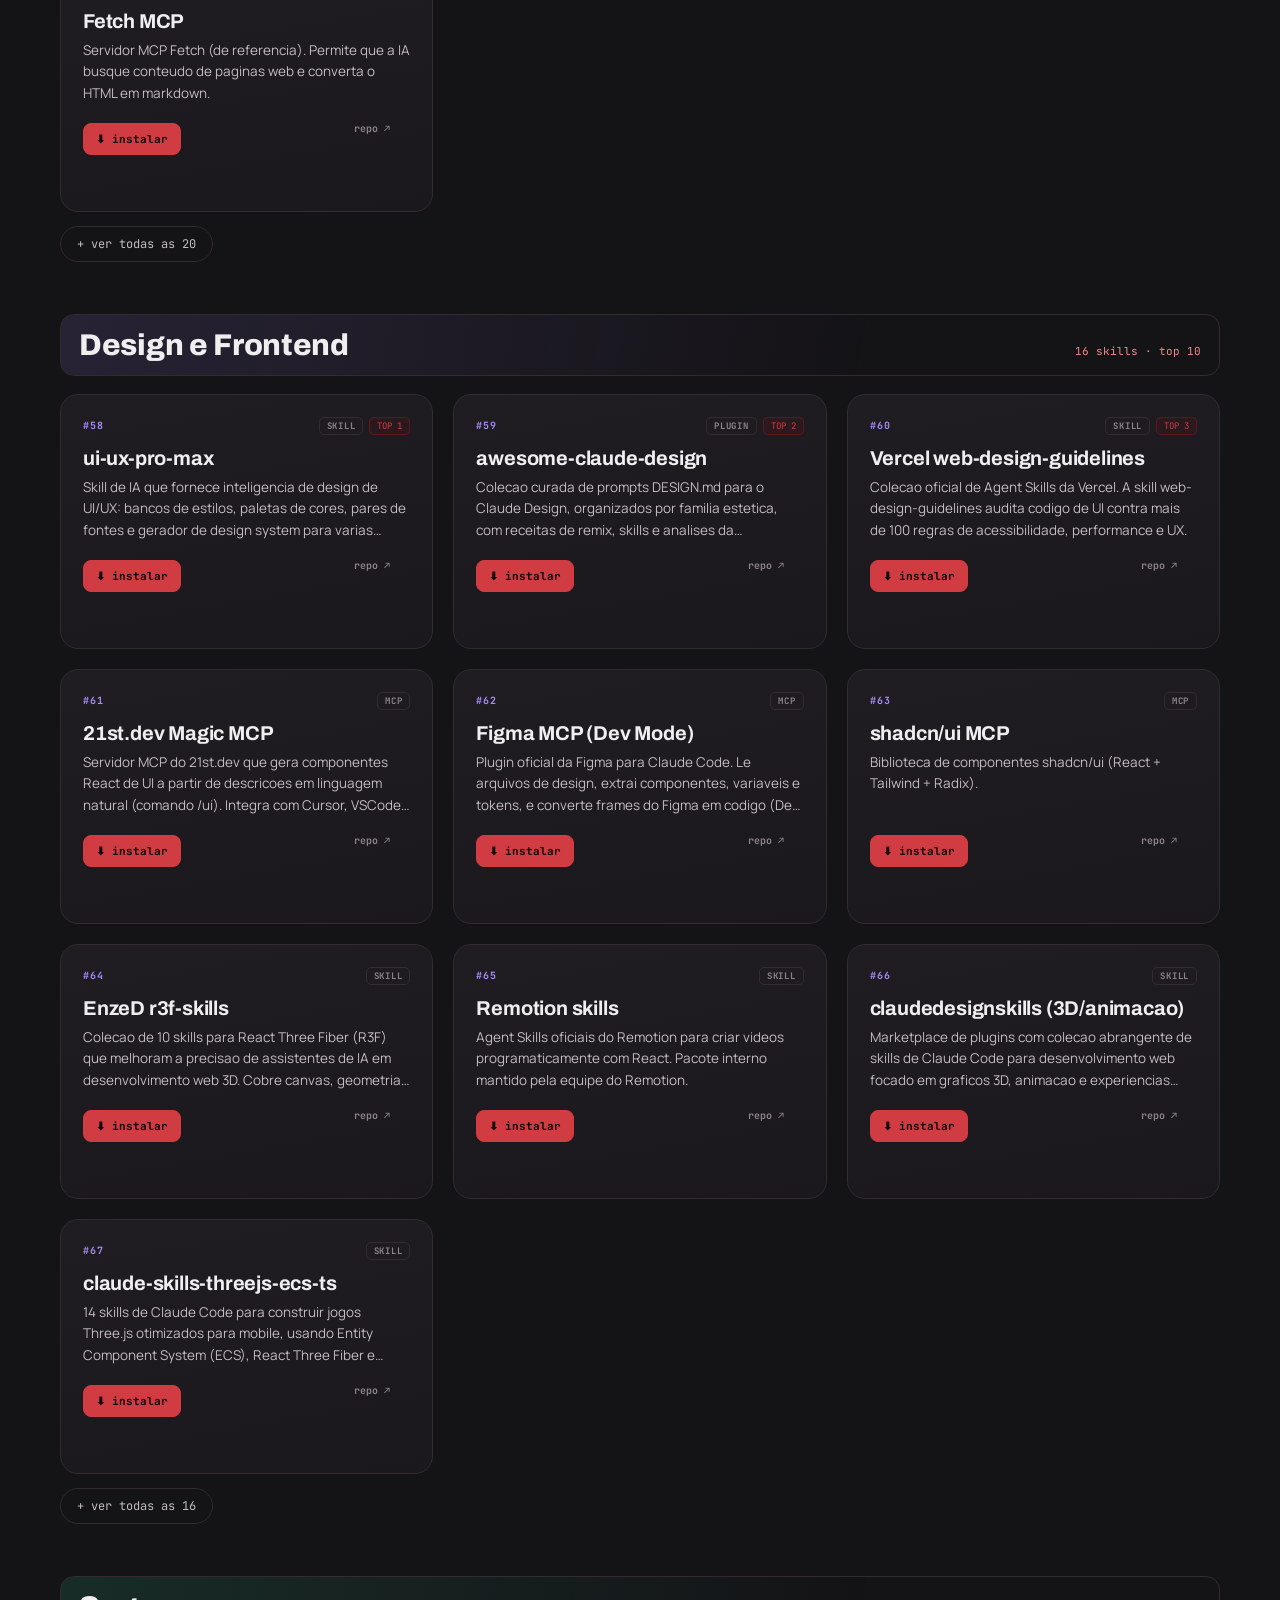
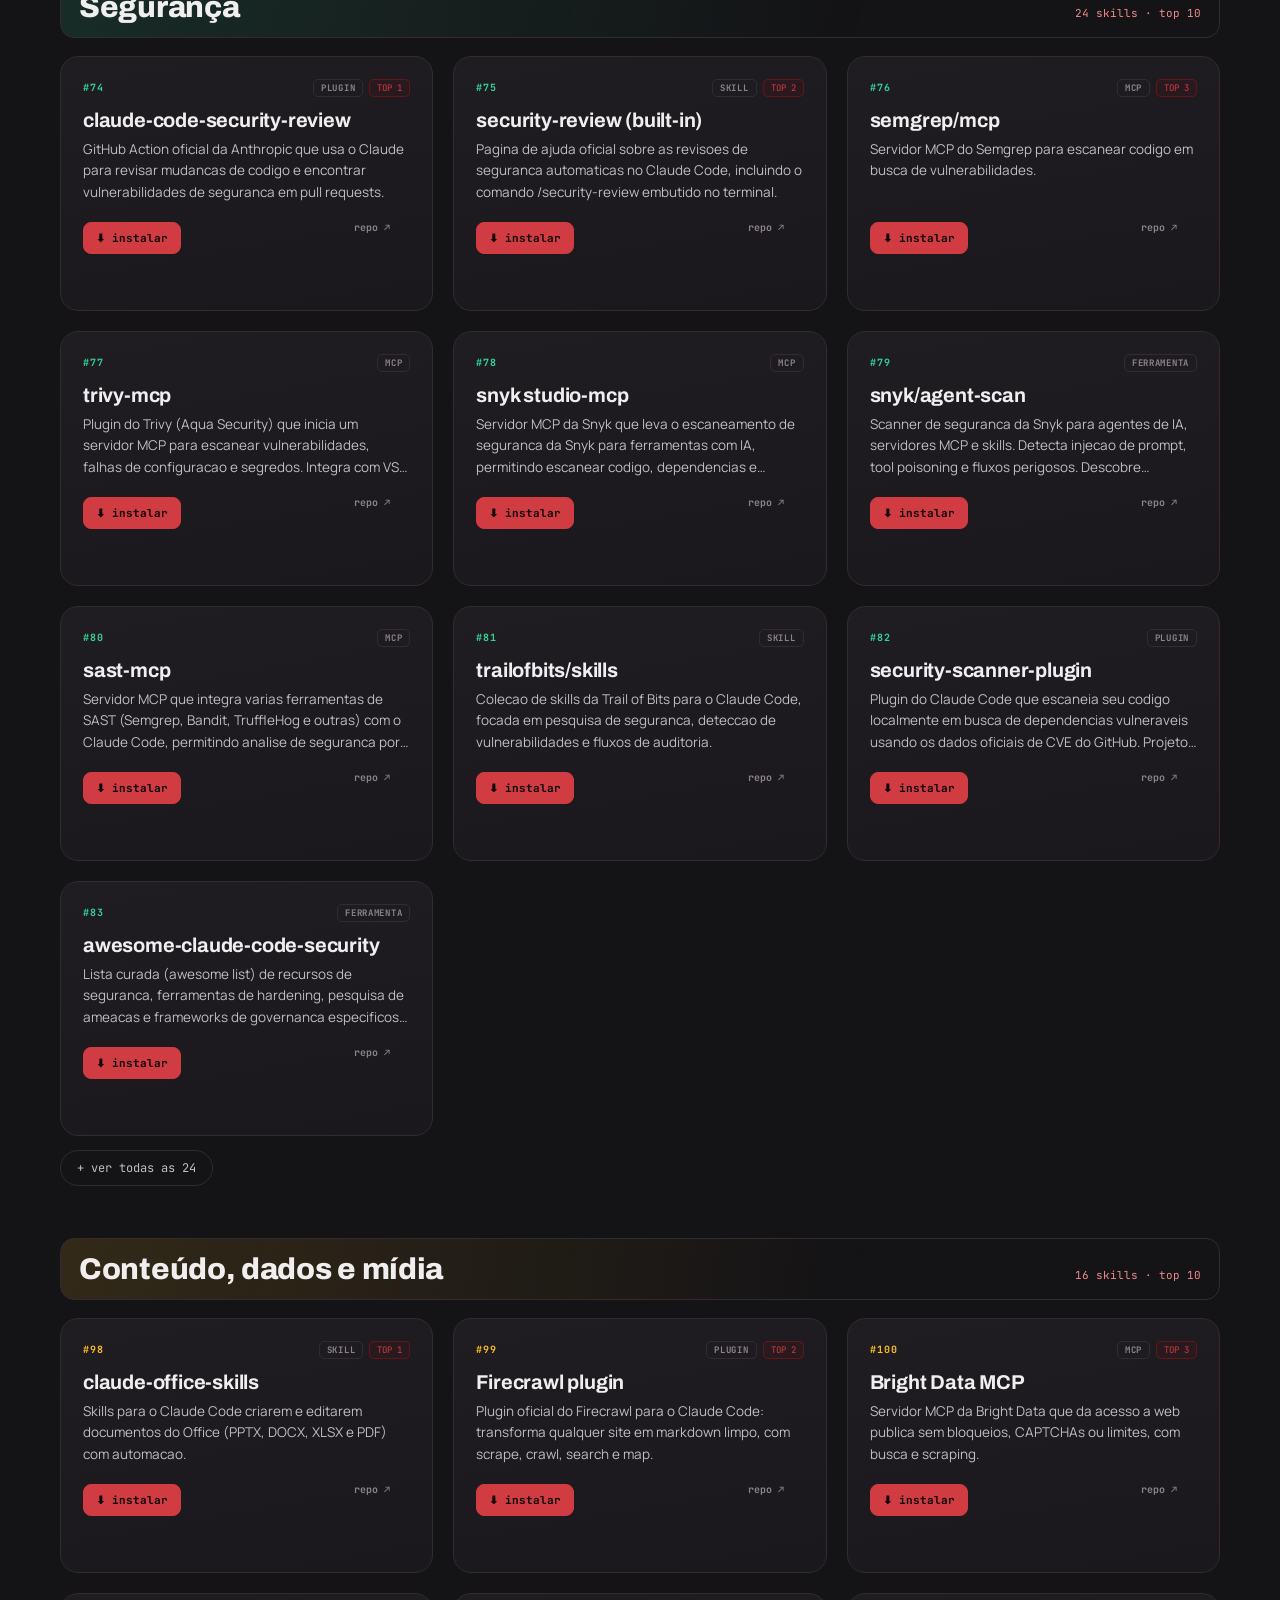
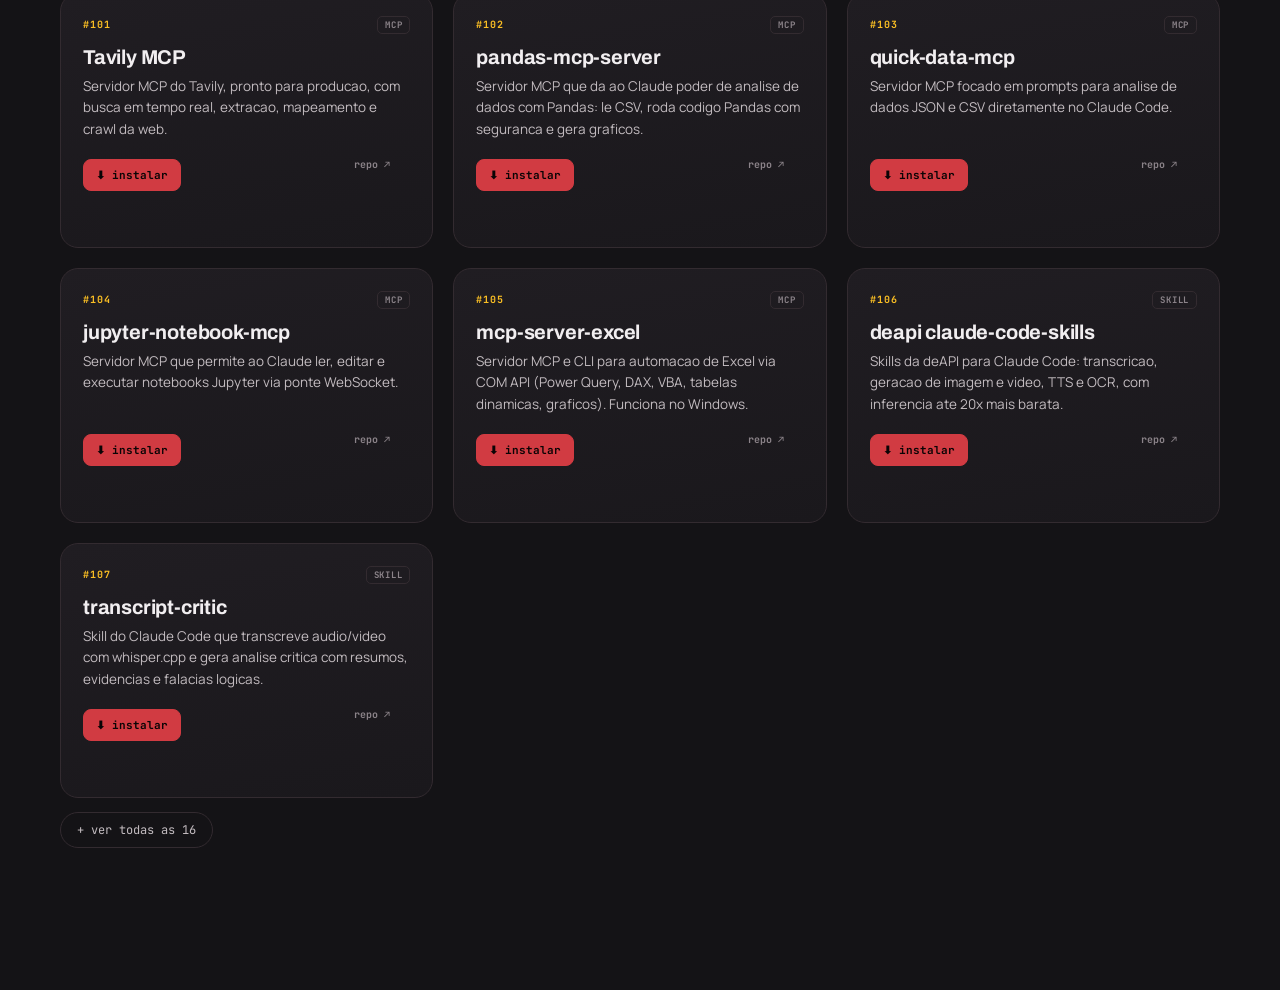
==== commit e4fbd366: "NexSkills: catalogo curado por objetivo + marca - Substitui catalogo por 113 skills/MCP/plugins reai" ====
--- a/index.html
+++ b/index.html
@@ -3,8 +3,8 @@
 <head>
 <meta charset="UTF-8">
 <meta name="viewport" content="width=device-width, initial-scale=1.0">
-<title>Central de Skills — 500 Claude Code Skills</title>
-<meta name="description" content="As 500 skills do Claude Code, por categoria: o que faz, como instalar e usar.">
+<title>NexSkills — As melhores skills do Claude Code</title>
+<meta name="description" content="NexSkills: as melhores skills, plugins e MCPs do Claude Code, curadas e por objetivo: o que faz e como instalar.">
 <link rel="preconnect" href="https://fonts.googleapis.com">
 <link rel="preconnect" href="https://fonts.gstatic.com" crossorigin>
 <link href="https://fonts.googleapis.com/css2?family=Archivo:ital,wght@0,600;0,700;0,800;1,800&family=JetBrains+Mono:wght@400;700&family=Manrope:wght@400;500;600&display=swap" rel="stylesheet">
@@ -14,45 +14,44 @@
 <div class="container">
 
   <header class="header">
-    <div class="overline">500 Claude Code Skills · catálogo</div>
-    <h1 class="title">Central<br>de <span>Skills</span></h1>
-    <p class="subtitle">As <strong>500 skills, MCPs, hooks e agentes</strong> do Claude Code — organizadas por categoria, com o que cada uma faz e como <strong>instalar e usar</strong>. Top 10 em destaque por categoria.</p>
+    <div class="overline">Claude Code · curadoria</div>
+    <h1 class="title"><span>Nex</span>Skills</h1>
+    <div class="brand-tagline">a central de skills do Claude Code</div>
+    <p class="subtitle">As <strong>melhores skills, plugins e MCPs</strong> do Claude Code — escolhidas a dedo e organizadas por <strong>objetivo</strong>. Cada uma com o que faz e o comando pronto pra instalar.</p>
     <div class="badges-row">
-      <div class="badge"><span id="total-skills">0</span><small>skills catalogadas</small></div>
-      <div class="badge"><span id="total-cats">0</span><small>categorias</small></div>
-      <div class="badge"><span>10</span><small>em destaque por categoria</small></div>
+      <div class="badge"><span id="total-skills">0</span><small>skills verificadas</small></div>
+      <div class="badge"><span id="total-cats">0</span><small>objetivos</small></div>
+      <div class="badge"><span>100%</span><small>com link real</small></div>
     </div>
   </header>
 
   <div class="instruction-panel">
-    <div class="panel-title">Instalar ≠ Usar — os dois passos que confundem</div>
+    <div class="panel-title">Como usar — simples assim</div>
     <div class="panel-grid">
       <div class="step-col">
-        <span class="step-tag tag-green">PASSO 1 · INSTALAR</span>
-        <h4>Colocar a skill no Claude</h4>
-        <p>No <strong>Claude Code</strong>, o botão <strong>⬇ instalar</strong> copia o comando pronto. Cole no terminal.</p>
-        <div class="code-box"><span class="comment"># cole no terminal:</span><br><span class="cmd">npx skills add https://github.com/obra/superpowers</span></div>
-        <p style="color:var(--faint);font-size:12px">⚠ git clone só baixa os arquivos — não registra a skill.</p>
+        <span class="step-tag tag-green">PASSO 1 · ACHAR</span>
+        <h4>Escolha pelo objetivo</h4>
+        <p>Navegue pelas trilhas (escrever código, automatizar, conectar ferramentas...) ou <strong>busque</strong>. Cada card explica em português o que a skill faz.</p>
+        <p style="color:var(--faint);font-size:12px">🏷 A etiqueta mostra o tipo: skill, plugin, MCP ou agente.</p>
       </div>
       <div class="step-col">
-        <span class="step-tag tag-yellow">PASSO 2 · USAR</span>
-        <h4>Ativar como comando</h4>
-        <p>Depois de instalada, chame com <strong>/nome-da-skill</strong> ou só descrevendo a tarefa.</p>
-        <div class="code-box"><span class="comment"># vira comando após instalar:</span><br><span class="cmd">/superpowers</span> &nbsp;<span class="comment">planeja e executa</span></div>
-        <p style="color:var(--faint);font-size:12px">🔎 Skills sem link direto têm botão de busca no GitHub.</p>
+        <span class="step-tag tag-yellow">PASSO 2 · INSTALAR</span>
+        <h4>Copie e cole no terminal</h4>
+        <p>Clique em <strong>⬇ instalar</strong> e o comando pronto vai pra área de transferência. Cole no <strong>Claude Code</strong>.</p>
+        <div class="code-box"><span class="comment"># exemplo (cada skill tem o seu):</span><br><span class="cmd">claude mcp add context7 -- npx -y @upstash/context7-mcp</span></div>
       </div>
     </div>
   </div>
 
   <div class="section-header">
-    <h2 class="section-title"><span>500</span> A biblioteca</h2>
-    <span class="section-desc"><strong>⬇ instalar</strong> copia o <code>npx skills add</code> · <strong>/comando</strong> copia a ativação · cada categoria mostra o top 10 (clique em "ver todas").</span>
+    <h2 class="section-title">A biblioteca</h2>
+    <span class="section-desc"><strong>⬇ instalar</strong> copia o comando pronto de cada skill · todas com repositório real · cada objetivo mostra o top 10 (clique em "ver todas").</span>
   </div>
 
   <div class="bulk-action-banner">
     <div class="bulk-info">
-      <h5>⬇ Instalar as que têm link direto</h5>
-      <p>Copie (ou baixe) um script com os <code>npx skills add</code> disponíveis — rode uma vez no terminal.</p>
+      <h5>⬇ Instalar várias de uma vez</h5>
+      <p>Copie (ou baixe) um script com todos os comandos de instalação — rode no terminal.</p>
     </div>
     <div class="bulk-btns">
       <button class="btn-bulk" id="copyAll" type="button">copiar tudo</button>
@@ -62,7 +61,7 @@
   </div>
 
   <div class="search-wrap">
-    <input type="text" id="search" aria-label="Buscar skills" placeholder="Buscar entre as 500... (ex: segurança, mcp, pdf, testes, design)">
+    <input type="text" id="search" aria-label="Buscar skills" placeholder="Buscar... (ex: segurança, mcp, pdf, testes, design)">
   </div>
   <div class="filters" id="filters"></div>
 
--- a/styles.css
+++ b/styles.css
@@ -1,8 +1,8 @@
 :root{
-  --bg:#070708; --bg-2:#0c0c0e; --surface:#121013; --surface-2:#171015; --border:#241a1c;
-  --red:#b40f17; --red-2:#e10810; --crimson:#7a0810; --red-soft:#e23b3b;
-  --glow:rgba(180,15,23,.5);
-  --ink:#f6f4f3; --muted:#9b9498; --faint:#6a6066;
+  --bg:#141316; --bg-2:#1a181c; --surface:#201d22; --surface-2:#252029; --border:#332b30;
+  --red:#d13b42; --red-2:#e25058; --crimson:#3a1518; --red-soft:#f08a8e;
+  --glow:rgba(209,59,66,.28);
+  --ink:#f1eef0; --muted:#c3bcc0; --faint:#8b8389;
   --font-display:'Archivo',sans-serif; --font-body:'Manrope',sans-serif; --font-mono:'JetBrains Mono',monospace;
 }
 *{margin:0;padding:0;box-sizing:border-box}
@@ -15,23 +15,21 @@
   padding-bottom:90px; position:relative; -webkit-font-smoothing:antialiased; overflow-x:hidden;
 }
 body::before{content:"";position:fixed;inset:0;z-index:-2;pointer-events:none;
-  background:radial-gradient(1000px 600px at 78% -8%,rgba(180,15,23,.20),transparent 58%),
-             radial-gradient(800px 700px at -5% 18%,rgba(176,5,16,.16),transparent 55%),
-             radial-gradient(700px 600px at 50% 115%,rgba(180,15,23,.10),transparent 60%);}
-body::after{content:"";position:fixed;inset:0;z-index:-1;pointer-events:none;opacity:.04;
-  background-image:url("data:image/svg+xml,%3Csvg xmlns='http://www.w3.org/2000/svg' width='140' height='140'%3E%3Cfilter id='n'%3E%3CfeTurbulence type='fractalNoise' baseFrequency='.85' numOctaves='2'/%3E%3C/filter%3E%3Crect width='100%25' height='100%25' filter='url(%23n)'/%3E%3C/svg%3E");}
+  background:radial-gradient(1100px 640px at 80% -10%,rgba(209,59,66,.07),transparent 60%),
+             radial-gradient(900px 720px at -8% 16%,rgba(209,59,66,.05),transparent 58%);}
 .container{max-width:1240px;margin:0 auto;padding:0 40px}
 
 .header{padding:84px 0 32px;position:relative}
 .overline{font-family:var(--font-mono);font-size:11px;letter-spacing:.34em;text-transform:uppercase;color:var(--red);display:inline-flex;align-items:center;gap:12px;margin-bottom:22px;border:1px solid var(--border);background:rgba(180,15,23,.06);padding:8px 16px;border-radius:999px}
 .overline::before{content:"";width:7px;height:7px;border-radius:50%;background:var(--red);box-shadow:0 0 12px var(--red)}
 .title{font-family:var(--font-display);font-weight:800;font-size:clamp(52px,9vw,120px);line-height:.9;letter-spacing:-.03em;color:var(--ink);text-transform:uppercase}
-.title span{color:var(--red);text-shadow:0 0 46px var(--glow);font-style:italic}
-.subtitle{max-width:660px;color:var(--muted);font-size:clamp(16px,2vw,19px);margin-top:26px;line-height:1.6}
+.title span{color:var(--red);text-shadow:0 0 28px var(--glow)}
+.brand-tagline{font-family:var(--font-mono);font-size:clamp(13px,1.6vw,16px);color:var(--muted);letter-spacing:.04em;margin-top:14px}
+.subtitle{max-width:660px;color:var(--muted);font-size:clamp(16px,2vw,19px);margin-top:22px;line-height:1.6}
 .subtitle strong{color:var(--ink);font-weight:600}
 .badges-row{display:flex;gap:14px;margin-top:34px;flex-wrap:wrap}
 .badge{border:1px solid var(--border);border-radius:14px;padding:14px 20px;background:linear-gradient(160deg,var(--surface),var(--bg-2));display:flex;flex-direction:column;gap:2px;min-width:120px}
-.badge span{font-family:var(--font-display);font-weight:800;font-size:30px;color:var(--red);line-height:1;text-shadow:0 0 24px var(--glow)}
+.badge span{font-family:var(--font-display);font-weight:800;font-size:30px;color:var(--red);line-height:1}
 .badge small{font-family:var(--font-mono);font-size:10px;letter-spacing:.12em;text-transform:uppercase;color:var(--faint)}
 
 .instruction-panel{margin-top:40px;border:1px solid var(--border);border-radius:22px;overflow:hidden;background:linear-gradient(150deg,rgba(180,15,23,.05),var(--bg-2) 55%)}
@@ -74,10 +72,10 @@
 .filter-btn.active{background:var(--red);border-color:var(--red);color:#0a0405;font-weight:700}
 
 .category-track{margin-bottom:52px}
-.track-header{display:flex;align-items:baseline;justify-content:space-between;gap:12px;margin-bottom:18px;padding:14px 18px;border-radius:14px;background:linear-gradient(100deg,var(--crimson),transparent 70%);border:1px solid var(--border)}
+.track-header{display:flex;align-items:baseline;justify-content:space-between;gap:12px;margin-bottom:18px;padding:14px 18px;border-radius:14px;background:linear-gradient(100deg,var(--crimson),transparent 72%);border:1px solid var(--border)}
 .track-title{font-family:var(--font-display);font-weight:800;font-size:clamp(22px,3.4vw,30px);color:var(--ink);letter-spacing:-.01em}
-.track-count{font-family:var(--font-mono);font-size:11px;color:#ffd9d2}
-.grid{display:grid;grid-template-columns:repeat(auto-fill,minmax(310px,1fr));gap:16px}
+.track-count{font-family:var(--font-mono);font-size:11px;color:var(--red-soft)}
+.grid{display:grid;grid-template-columns:repeat(auto-fill,minmax(310px,1fr));gap:20px}
 
 .card{position:relative;border:1px solid var(--border);border-radius:18px;padding:22px 22px 56px;background:linear-gradient(170deg,var(--surface),var(--bg-2));overflow:hidden;transition:transform .2s ease,border-color .2s ease}
 .card::after{content:"";position:absolute;inset:0;border-radius:18px;background:radial-gradient(420px 220px at 100% 0,rgba(180,15,23,.12),transparent 60%);opacity:0;transition:.25s;pointer-events:none}
@@ -87,19 +85,24 @@
 .card-rank{font-family:var(--font-display);font-weight:800;font-size:13px;color:var(--red)}
 .card-tag{font-family:var(--font-mono);font-size:10px;font-weight:700;text-transform:uppercase;letter-spacing:.1em}
 .card-badge{font-family:var(--font-mono);font-size:9px;color:var(--red);border:1px solid rgba(180,15,23,.4);background:rgba(180,15,23,.08);padding:2px 7px;border-radius:5px}
+.card-kind{font-family:var(--font-mono);font-size:9px;font-weight:700;text-transform:uppercase;letter-spacing:.08em;color:var(--faint);border:1px solid var(--border);padding:2px 7px;border-radius:5px;margin-left:auto}
+.card-badge{margin-left:6px}
 .card-title{font-family:var(--font-display);font-weight:700;font-size:20px;color:var(--ink);margin-bottom:8px;letter-spacing:-.01em;position:relative;z-index:1}
-.card-desc{font-size:13.5px;color:var(--muted);line-height:1.58;margin-bottom:18px;flex-grow:1;position:relative;z-index:1}
-.card-actions{display:flex;gap:8px;align-items:center;position:relative;z-index:1}
-.btn{font-family:var(--font-mono);font-size:11px;cursor:pointer;border-radius:8px;padding:8px 12px;transition:.16s;display:inline-flex;align-items:center;gap:6px}
-.btn-install{background:var(--red);color:#0a0405;border:1px solid var(--red);font-weight:700}
+.card-desc{font-size:13.5px;color:var(--muted);line-height:1.6;margin-bottom:18px;flex-grow:1;position:relative;z-index:1;display:-webkit-box;-webkit-line-clamp:3;-webkit-box-orient:vertical;overflow:hidden;min-height:65px}
+.card-actions{display:flex;gap:8px;align-items:center;position:relative;z-index:1;padding-right:52px}
+.btn{font-family:var(--font-mono);font-size:11px;cursor:pointer;border-radius:8px;padding:8px 12px;transition:.16s;display:inline-flex;align-items:center;gap:6px;white-space:nowrap}
+.btn-install{background:var(--red);color:#0a0405;border:1px solid var(--red);font-weight:700;flex-shrink:0}
 .btn-install:hover{background:var(--red-soft);box-shadow:0 0 16px var(--glow)}
-.btn-use{background:transparent;border:1px solid var(--border);color:var(--ink)}
+.btn-use{background:transparent;border:1px solid var(--border);color:var(--ink);overflow:hidden;text-overflow:ellipsis;max-width:100%}
 .btn-use:hover{border-color:var(--red);color:var(--red-soft)}
-.btn.ok{background:#43e08a!important;border-color:#43e08a!important;color:#04120a!important;box-shadow:none!important}
+.btn.ok{background:#3ddc84!important;border-color:#3ddc84!important;color:#06140c!important;box-shadow:none!important;font-weight:700}
 .repo-link{position:absolute;bottom:20px;right:20px;font-family:var(--font-mono);font-size:10px;color:var(--faint);text-decoration:none;font-weight:700;z-index:1;transition:.16s}
 .repo-link:hover{color:var(--red-soft)}
 
-.toast{position:fixed;bottom:30px;right:30px;background:var(--ink);color:#0a0405;font-family:var(--font-mono);font-size:12px;font-weight:700;padding:15px 22px;border-radius:10px;opacity:0;transform:translateY(12px);transition:.3s;z-index:9999;pointer-events:none;box-shadow:0 14px 40px rgba(0,0,0,.6)}
-.toast.show{opacity:1;transform:translateY(0)}
+.toast{position:fixed;bottom:30px;right:30px;display:flex;align-items:center;gap:11px;max-width:380px;background:var(--surface-2);border:1px solid var(--border);border-left:3px solid #3ddc84;color:var(--ink);font-family:var(--font-body);font-size:13.5px;font-weight:500;padding:15px 20px;border-radius:12px;opacity:0;transform:translateY(14px) scale(.97);transition:opacity .25s ease,transform .25s ease;z-index:9999;pointer-events:none;box-shadow:0 16px 44px rgba(0,0,0,.5)}
+.toast.show{opacity:1;transform:translateY(0) scale(1)}
+.toast strong{color:#fff;font-weight:700}
+.toast code{font-family:var(--font-mono);font-size:12px;color:var(--red-soft);background:rgba(0,0,0,.3);padding:1px 6px;border-radius:5px}
+.toast-check{flex-shrink:0;width:22px;height:22px;border-radius:50%;background:#3ddc84;color:#06140c;font-weight:800;font-size:13px;display:inline-flex;align-items:center;justify-content:center}
 .empty-search{grid-column:1/-1;text-align:center;padding:60px 0;color:var(--faint);font-family:var(--font-mono);font-size:14px}
 @media(max-width:680px){.container{padding:0 20px}.header{padding:56px 0 24px}}
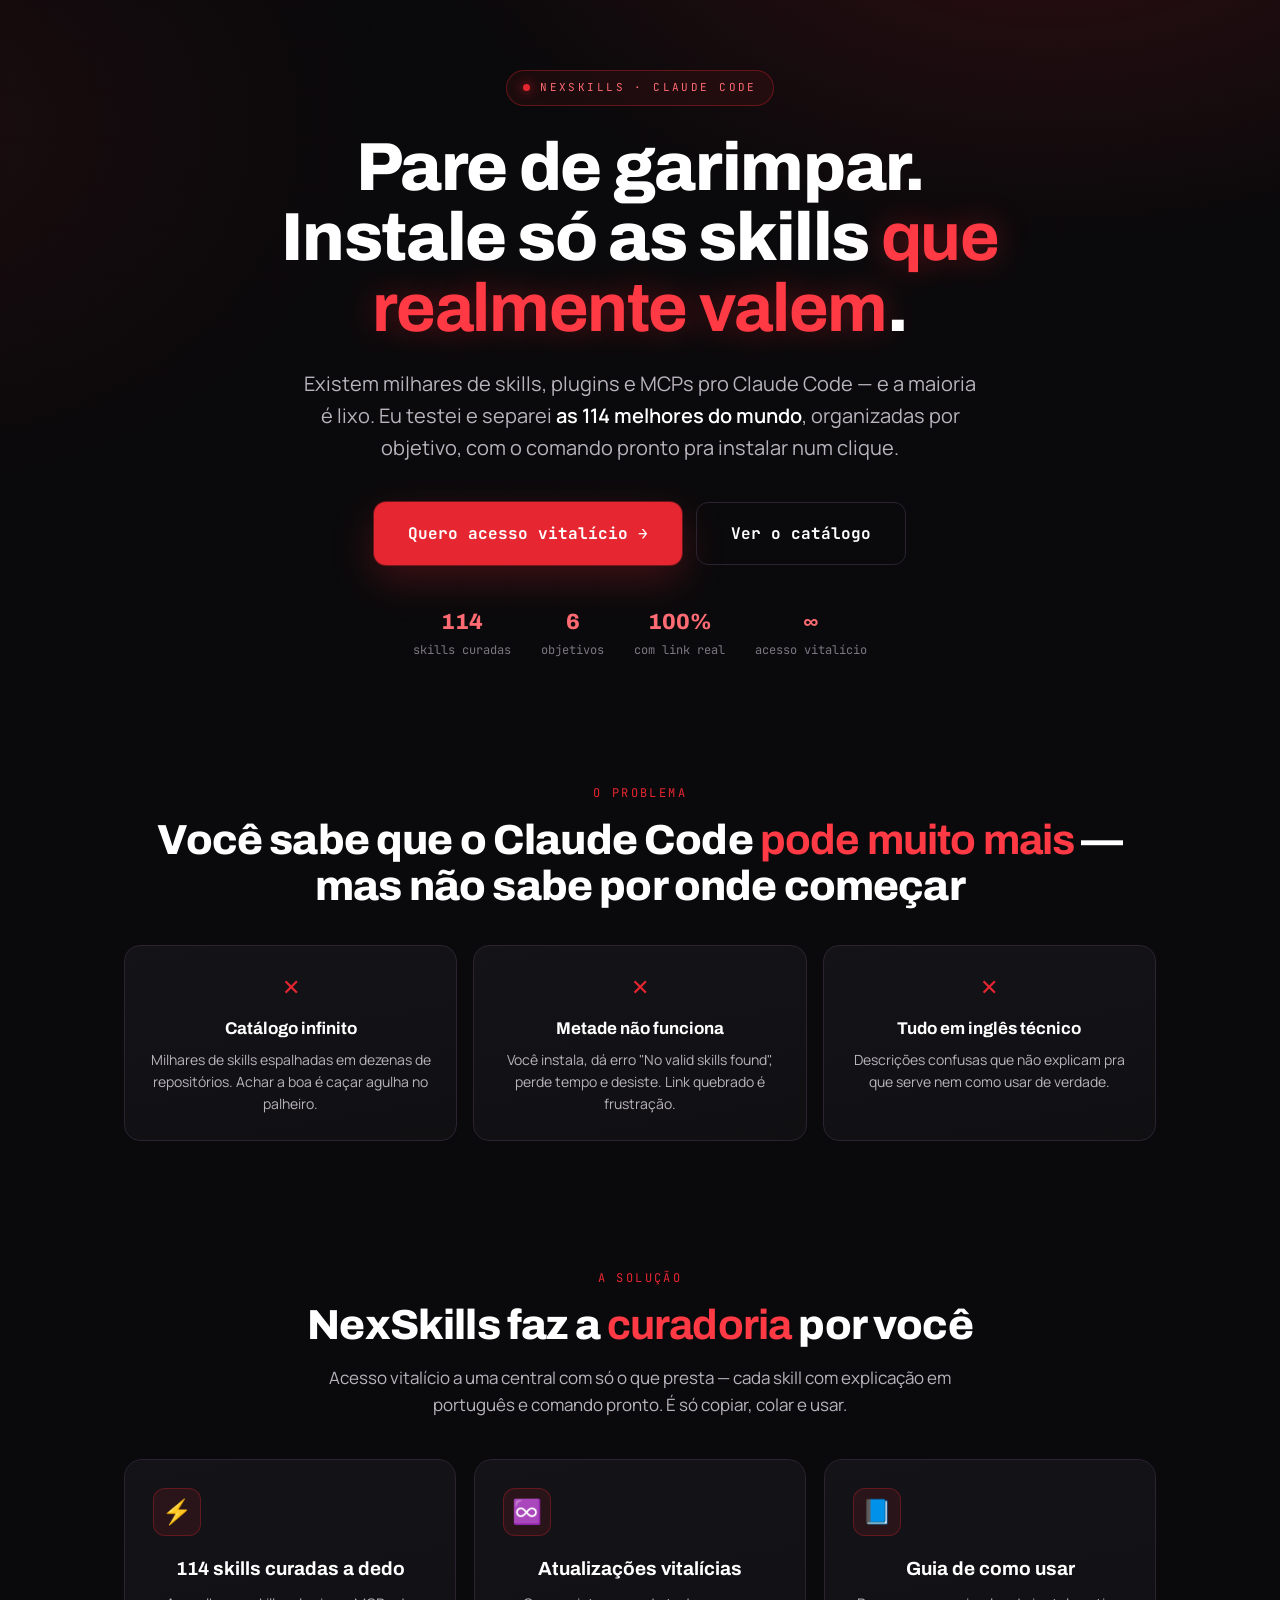
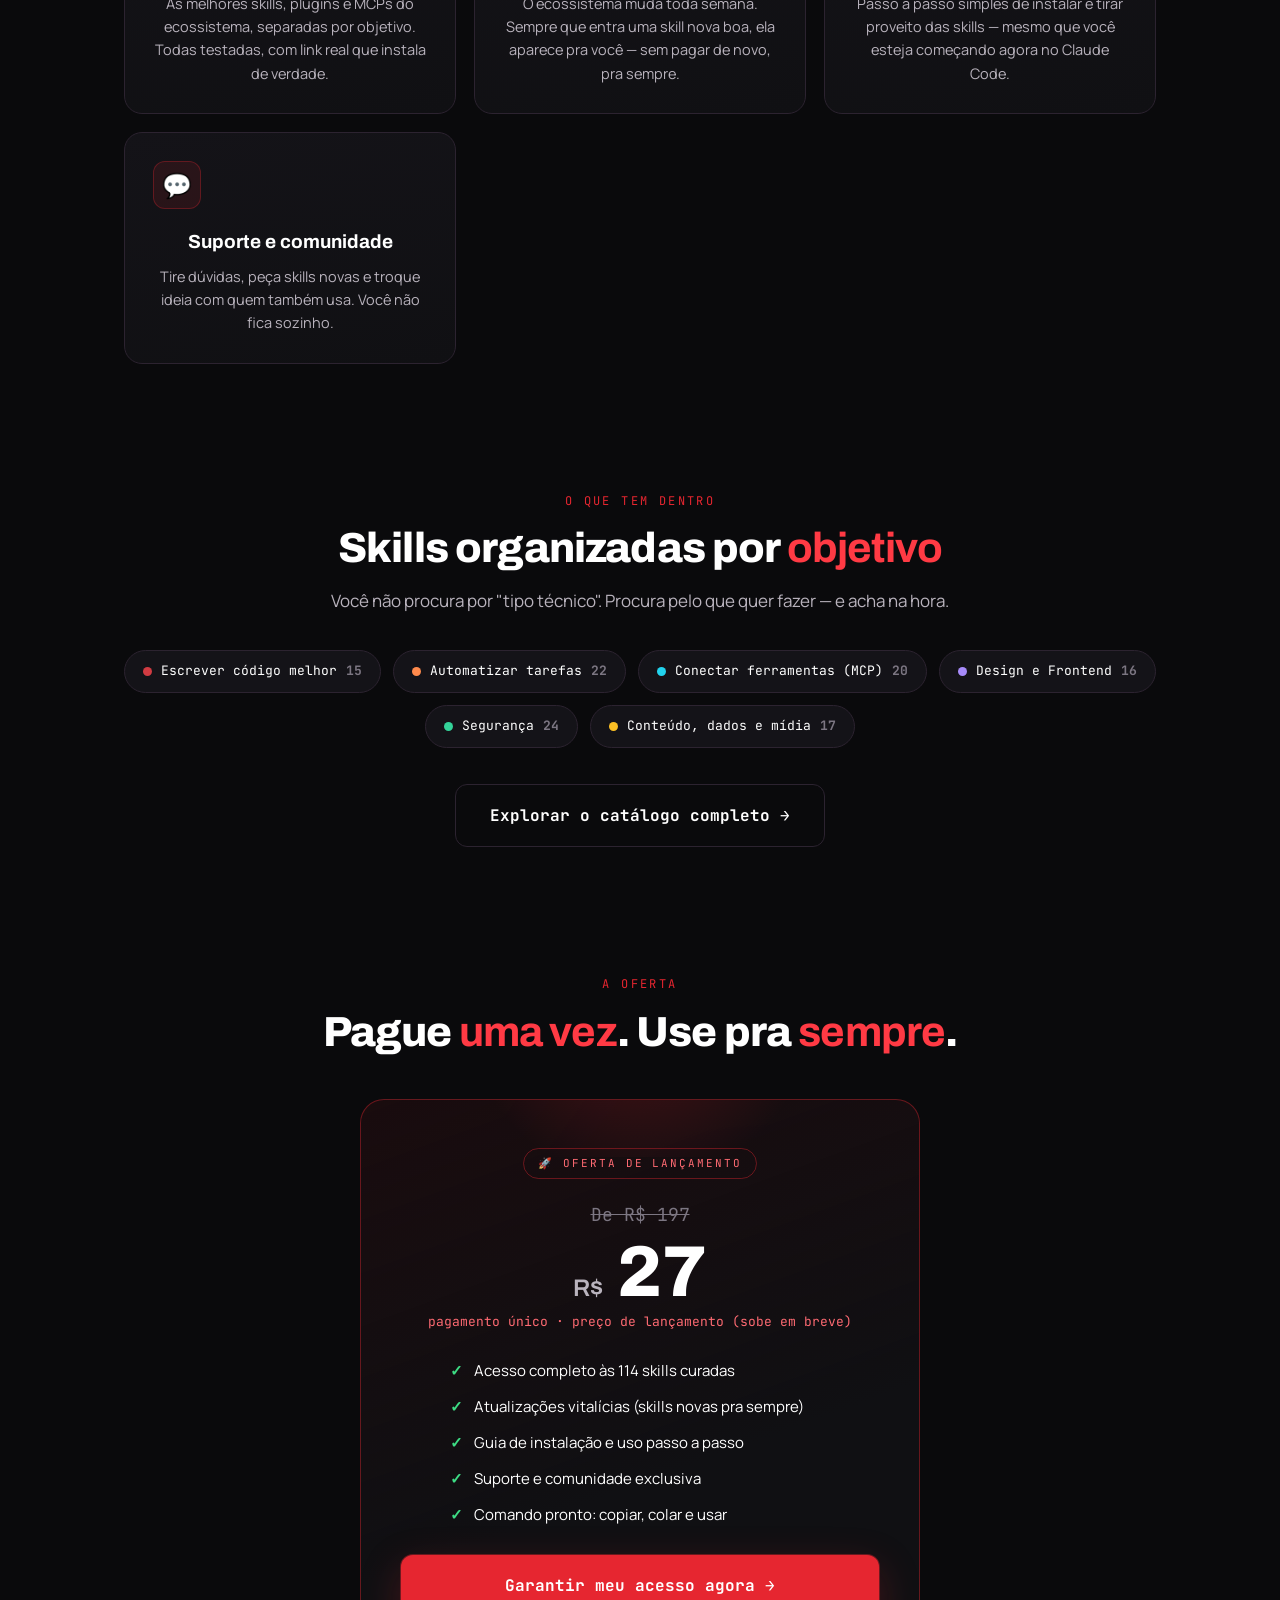
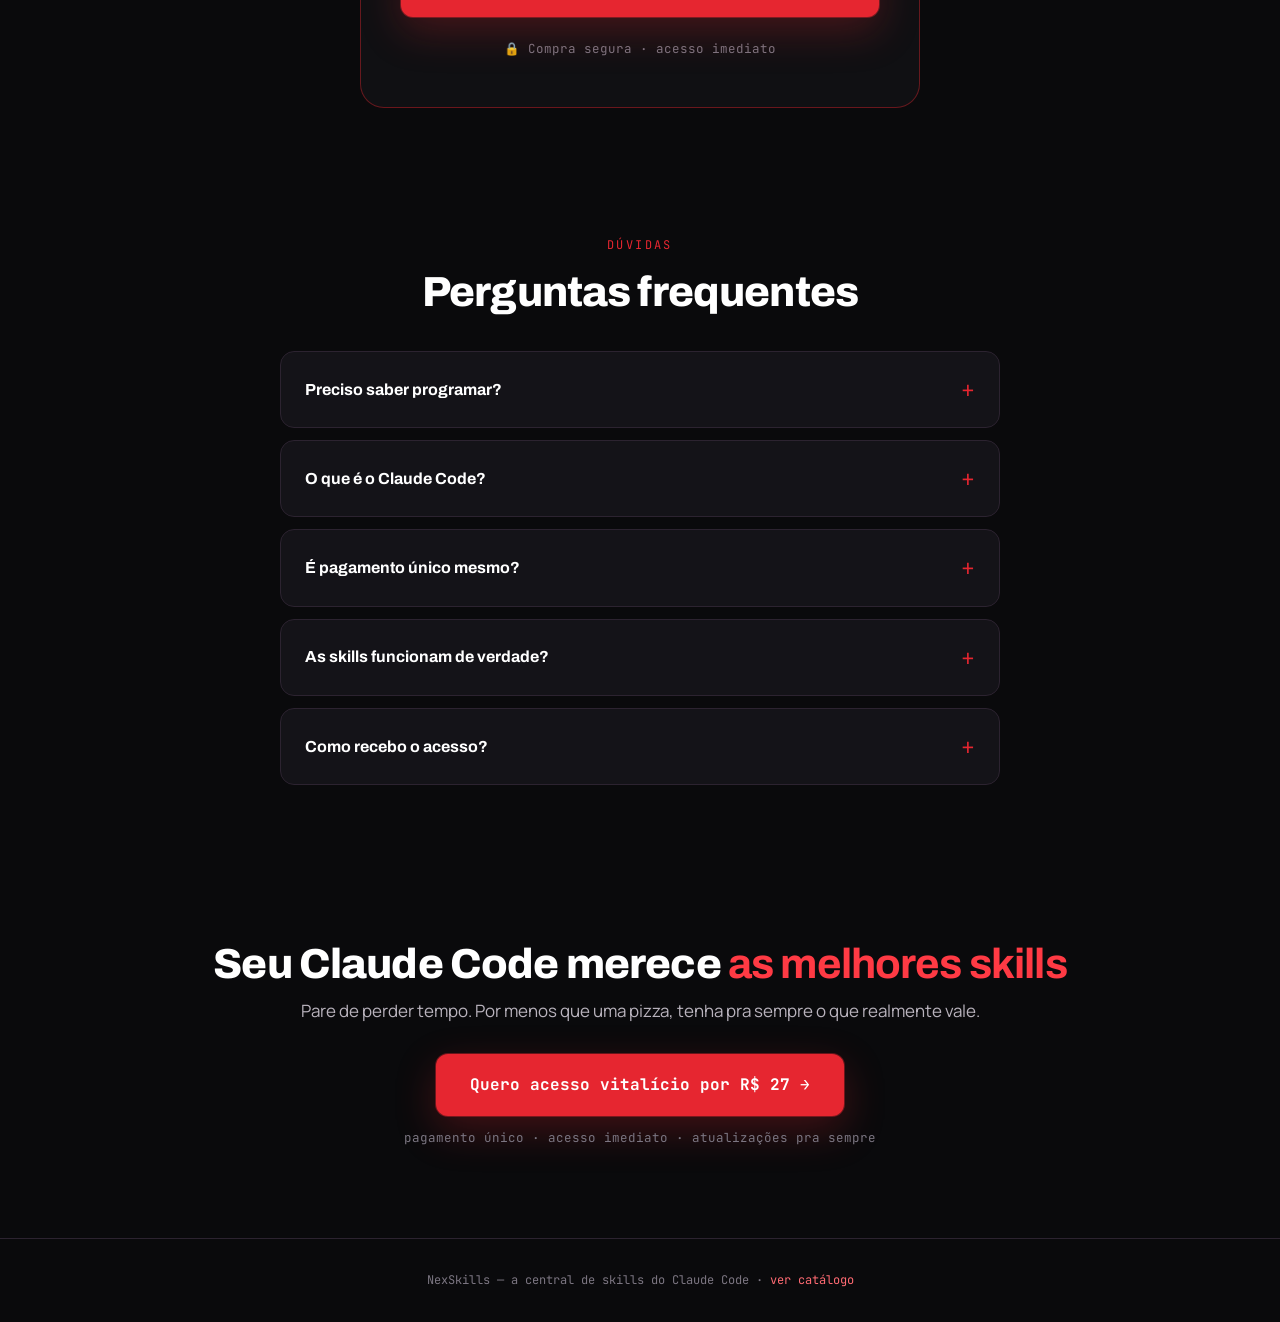
==== commit 8ef74b0b: "Pagina de vendas como landing principal (R$27 lancamento) - index.html agora e a pagina de vendas (h" ====
--- a/index.html
+++ b/index.html
@@ -3,74 +3,246 @@
 <head>
 <meta charset="UTF-8">
 <meta name="viewport" content="width=device-width, initial-scale=1.0">
-<title>NexSkills — As melhores skills do Claude Code</title>
-<meta name="description" content="NexSkills: as melhores skills, plugins e MCPs do Claude Code, curadas e por objetivo: o que faz e como instalar.">
+<title>NexSkills — Turbine seu Claude Code com as melhores skills do mundo</title>
+<meta name="description" content="Acesso vitalício às 114 melhores skills, plugins e MCPs do Claude Code, curados a dedo. Pare de perder tempo garimpando — instale o que presta com um clique.">
 <link rel="preconnect" href="https://fonts.googleapis.com">
 <link rel="preconnect" href="https://fonts.gstatic.com" crossorigin>
-<link href="https://fonts.googleapis.com/css2?family=Archivo:ital,wght@0,600;0,700;0,800;1,800&family=JetBrains+Mono:wght@400;700&family=Manrope:wght@400;500;600&display=swap" rel="stylesheet">
-<link rel="stylesheet" href="styles.css">
+<link href="https://fonts.googleapis.com/css2?family=Archivo:ital,wght@0,600;0,700;0,800;1,800&family=JetBrains+Mono:wght@400;700&family=Manrope:wght@400;500;600;700&display=swap" rel="stylesheet">
+<style>
+:root{
+  --bg:#0a0a0c; --bg-2:#101013; --surface:#141318; --surface-2:#1b1a20; --border:#2c2330;
+  --red:#e62630; --red-2:#ff3a44; --red-soft:#ff6b73; --glow:rgba(230,38,48,.4);
+  --ink:#ffffff; --muted:#b9b3bd; --faint:#7c7682; --green:#3ddc84;
+  --fd:'Archivo',sans-serif; --fb:'Manrope',sans-serif; --fm:'JetBrains Mono',monospace;
+}
+*{margin:0;padding:0;box-sizing:border-box}
+html{scroll-behavior:smooth}
+body{background:var(--bg);color:var(--muted);font-family:var(--fb);-webkit-font-smoothing:antialiased;overflow-x:hidden;position:relative;line-height:1.6}
+body::before{content:"";position:fixed;inset:0;z-index:-2;pointer-events:none;
+  background:radial-gradient(1100px 620px at 82% -12%,rgba(230,38,48,.16),transparent 58%),
+             radial-gradient(900px 700px at -8% 14%,rgba(230,38,48,.08),transparent 56%);}
+body::after{content:"";position:fixed;inset:0;z-index:-1;pointer-events:none;opacity:.5;
+  background-image:linear-gradient(rgba(230,38,48,.035) 1px,transparent 1px),linear-gradient(90deg,rgba(230,38,48,.035) 1px,transparent 1px);
+  background-size:46px 46px;-webkit-mask-image:radial-gradient(circle at 50% 0,#000,transparent 78%);mask-image:radial-gradient(circle at 50% 0,#000,transparent 78%);}
+.wrap{max-width:1080px;margin:0 auto;padding:0 24px}
+.center{text-align:center}
+
+/* CTA buttons */
+.cta{display:inline-flex;align-items:center;justify-content:center;gap:10px;font-family:var(--fm);font-weight:700;font-size:16px;cursor:pointer;border:none;border-radius:12px;padding:18px 34px;background:var(--red);color:#fff;text-decoration:none;transition:.18s;box-shadow:0 0 0 1px rgba(230,38,48,.4),0 14px 40px rgba(230,38,48,.25)}
+.cta:hover{background:var(--red-2);transform:translateY(-2px);box-shadow:0 0 0 1px rgba(230,38,48,.6),0 18px 50px rgba(230,38,48,.4)}
+.cta-sub{font-family:var(--fm);font-size:12.5px;color:var(--faint);margin-top:12px}
+.cta-ghost{background:transparent;color:var(--ink);box-shadow:none;border:1px solid var(--border)}
+.cta-ghost:hover{background:transparent;border-color:var(--red);color:var(--red-soft);box-shadow:none}
+
+/* HERO */
+.hero{padding:70px 0 60px;position:relative}
+.pill{display:inline-flex;align-items:center;gap:10px;font-family:var(--fm);font-size:11px;letter-spacing:.22em;text-transform:uppercase;color:var(--red-soft);border:1px solid rgba(230,38,48,.35);background:rgba(230,38,48,.08);padding:8px 16px;border-radius:999px;margin-bottom:26px}
+.pill::before{content:"";width:7px;height:7px;border-radius:50%;background:var(--red);box-shadow:0 0 12px var(--red)}
+h1.hero-title{font-family:var(--fd);font-weight:800;font-size:clamp(36px,6.2vw,68px);line-height:1.04;letter-spacing:-.02em;color:var(--ink)}
+h1.hero-title b{color:var(--red-2);text-shadow:0 0 32px var(--glow)}
+.hero-sub{font-size:clamp(16px,2vw,20px);color:var(--muted);max-width:680px;margin:24px auto 0}
+.hero-sub strong{color:var(--ink);font-weight:600}
+.hero-cta-row{margin-top:38px;display:flex;gap:14px;justify-content:center;flex-wrap:wrap}
+.trust{margin-top:40px;display:flex;gap:30px;justify-content:center;flex-wrap:wrap;font-family:var(--fm);font-size:12px;color:var(--faint)}
+.trust b{color:var(--red-soft);font-size:22px;display:block;font-family:var(--fd);font-weight:800}
+.trust span{display:inline-block;text-align:center}
+
+/* sections */
+section{padding:64px 0}
+.eyebrow{font-family:var(--fm);font-size:12px;letter-spacing:.2em;text-transform:uppercase;color:var(--red);margin-bottom:14px}
+h2{font-family:var(--fd);font-weight:800;font-size:clamp(28px,4vw,42px);color:var(--ink);letter-spacing:-.02em;line-height:1.1}
+h2 b{color:var(--red-2)}
+.lead{font-size:17px;color:var(--muted);max-width:680px;margin-top:16px}
+
+/* problem cards */
+.prob-grid{display:grid;grid-template-columns:repeat(auto-fit,minmax(260px,1fr));gap:16px;margin-top:36px}
+.prob{border:1px solid var(--border);border-radius:16px;padding:24px;background:linear-gradient(170deg,var(--surface),var(--bg-2))}
+.prob .x{font-size:22px;color:var(--red);margin-bottom:10px}
+.prob h4{font-family:var(--fd);font-weight:700;color:var(--ink);font-size:17px;margin-bottom:6px}
+.prob p{font-size:14px;color:var(--muted)}
+
+/* what you get */
+.get-grid{display:grid;grid-template-columns:repeat(auto-fit,minmax(280px,1fr));gap:18px;margin-top:40px}
+.get{border:1px solid var(--border);border-radius:18px;padding:28px;background:linear-gradient(170deg,var(--surface),var(--bg-2));position:relative;overflow:hidden;transition:.2s}
+.get:hover{border-color:rgba(230,38,48,.45);transform:translateY(-4px)}
+.get .ic{width:48px;height:48px;border-radius:12px;display:flex;align-items:center;justify-content:center;font-size:24px;background:rgba(230,38,48,.1);border:1px solid rgba(230,38,48,.3);margin-bottom:18px}
+.get h3{font-family:var(--fd);font-weight:700;color:var(--ink);font-size:19px;margin-bottom:8px}
+.get p{font-size:14.5px;color:var(--muted)}
+
+/* categories proof */
+.cats{display:flex;flex-wrap:wrap;gap:12px;margin-top:36px;justify-content:center}
+.cat-chip{font-family:var(--fm);font-size:13px;color:var(--ink);border:1px solid var(--border);background:var(--surface);border-radius:999px;padding:10px 18px;display:inline-flex;align-items:center;gap:9px}
+.cat-chip .dot{width:9px;height:9px;border-radius:50%}
+.cat-chip b{color:var(--faint);font-weight:700}
+
+/* offer / price */
+.offer{border:1px solid rgba(230,38,48,.4);border-radius:24px;padding:48px 40px;background:linear-gradient(160deg,rgba(230,38,48,.07),var(--bg-2) 60%);max-width:560px;margin:44px auto 0;text-align:center;position:relative;overflow:hidden}
+.offer::before{content:"";position:absolute;top:-40%;left:50%;transform:translateX(-50%);width:400px;height:300px;background:radial-gradient(circle,rgba(230,38,48,.25),transparent 70%);pointer-events:none}
+.offer-tag{position:relative;font-family:var(--fm);font-size:11px;letter-spacing:.18em;text-transform:uppercase;color:var(--red-soft);border:1px solid rgba(230,38,48,.4);border-radius:999px;padding:6px 14px;display:inline-block;margin-bottom:22px}
+.price-old{position:relative;font-family:var(--fm);color:var(--faint);text-decoration:line-through;font-size:18px}
+.price{position:relative;font-family:var(--fd);font-weight:800;color:var(--ink);font-size:clamp(48px,9vw,72px);line-height:1;margin:6px 0 4px}
+.price small{font-size:24px;color:var(--muted);font-weight:600}
+.price-note{position:relative;font-family:var(--fm);font-size:13px;color:var(--red-soft);margin-bottom:26px}
+.offer ul{position:relative;list-style:none;text-align:left;max-width:380px;margin:0 auto 28px;display:flex;flex-direction:column;gap:12px}
+.offer li{font-size:15px;color:var(--ink);display:flex;align-items:flex-start;gap:11px}
+.offer li::before{content:"✓";color:var(--green);font-weight:800;flex-shrink:0}
+.offer .cta{position:relative;width:100%}
+.guarantee{margin-top:22px;font-family:var(--fm);font-size:12.5px;color:var(--faint);display:flex;align-items:center;justify-content:center;gap:8px}
+
+/* FAQ */
+.faq{max-width:720px;margin:36px auto 0}
+.faq details{border:1px solid var(--border);border-radius:14px;background:var(--surface);margin-bottom:12px;overflow:hidden}
+.faq summary{cursor:pointer;padding:20px 24px;font-family:var(--fd);font-weight:700;color:var(--ink);font-size:16px;list-style:none;display:flex;justify-content:space-between;align-items:center;gap:14px}
+.faq summary::-webkit-details-marker{display:none}
+.faq summary::after{content:"+";color:var(--red);font-size:22px;font-weight:400;transition:.2s}
+.faq details[open] summary::after{transform:rotate(45deg)}
+.faq details p{padding:0 24px 20px;font-size:14.5px;color:var(--muted)}
+
+/* final cta */
+.final{text-align:center;padding:80px 0 90px}
+.final h2{margin-bottom:10px}
+
+/* footer */
+footer{border-top:1px solid var(--border);padding:32px 0;text-align:center;font-family:var(--fm);font-size:12px;color:var(--faint)}
+footer a{color:var(--red-soft);text-decoration:none}
+
+@media(max-width:640px){
+  section{padding:48px 0}
+  .offer{padding:36px 24px}
+  .trust{gap:20px}
+}
+</style>
 </head>
 <body>
-<div class="container">
-
-  <header class="header">
-    <div class="overline">Claude Code · curadoria</div>
-    <h1 class="title"><span>Nex</span>Skills</h1>
-    <div class="brand-tagline">a central de skills do Claude Code</div>
-    <p class="subtitle">As <strong>melhores skills, plugins e MCPs</strong> do Claude Code — escolhidas a dedo e organizadas por <strong>objetivo</strong>. Cada uma com o que faz e o comando pronto pra instalar.</p>
-    <div class="badges-row">
-      <div class="badge"><span id="total-skills">0</span><small>skills verificadas</small></div>
-      <div class="badge"><span id="total-cats">0</span><small>objetivos</small></div>
-      <div class="badge"><span>100%</span><small>com link real</small></div>
-    </div>
-  </header>
-
-  <div class="instruction-panel">
-    <div class="panel-title">Como usar — simples assim</div>
-    <div class="panel-grid">
-      <div class="step-col">
-        <span class="step-tag tag-green">PASSO 1 · ACHAR</span>
-        <h4>Escolha pelo objetivo</h4>
-        <p>Navegue pelas trilhas (escrever código, automatizar, conectar ferramentas...) ou <strong>busque</strong>. Cada card explica em português o que a skill faz.</p>
-        <p style="color:var(--faint);font-size:12px">🏷 A etiqueta mostra o tipo: skill, plugin, MCP ou agente.</p>
-      </div>
-      <div class="step-col">
-        <span class="step-tag tag-yellow">PASSO 2 · INSTALAR</span>
-        <h4>Copie e cole no terminal</h4>
-        <p>Clique em <strong>⬇ instalar</strong> e o comando pronto vai pra área de transferência. Cole no <strong>Claude Code</strong>.</p>
-        <div class="code-box"><span class="comment"># exemplo (cada skill tem o seu):</span><br><span class="cmd">claude mcp add context7 -- npx -y @upstash/context7-mcp</span></div>
-      </div>
-    </div>
-  </div>
-
-  <div class="section-header">
-    <h2 class="section-title">A biblioteca</h2>
-    <span class="section-desc"><strong>⬇ instalar</strong> copia o comando pronto de cada skill · todas com repositório real · cada objetivo mostra o top 10 (clique em "ver todas").</span>
-  </div>
-
-  <div class="bulk-action-banner">
-    <div class="bulk-info">
-      <h5>⬇ Instalar várias de uma vez</h5>
-      <p>Copie (ou baixe) um script com todos os comandos de instalação — rode no terminal.</p>
-    </div>
-    <div class="bulk-btns">
-      <button class="btn-bulk" id="copyAll" type="button">copiar tudo</button>
-      <button class="btn-bulk btn-secondary" id="dlSh" type="button">baixar .sh</button>
-      <button class="btn-bulk btn-secondary" id="dlPs1" type="button">baixar .ps1</button>
-    </div>
-  </div>
-
-  <div class="search-wrap">
-    <input type="text" id="search" aria-label="Buscar skills" placeholder="Buscar... (ex: segurança, mcp, pdf, testes, design)">
-  </div>
-  <div class="filters" id="filters"></div>
-
-  <div id="tracks-container"></div>
-
-</div>
-
-<div class="toast" id="toast" role="status" aria-live="polite"></div>
-<script src="data.js"></script>
-<script src="app.js" defer></script>
+
+<!-- HERO -->
+<header class="hero">
+  <div class="wrap center">
+    <div class="pill">NexSkills · Claude Code</div>
+    <h1 class="hero-title">Pare de garimpar.<br>Instale só as skills <b>que realmente valem</b>.</h1>
+    <p class="hero-sub">Existem milhares de skills, plugins e MCPs pro Claude Code — e a maioria é lixo. Eu testei e separei <strong>as 114 melhores do mundo</strong>, organizadas por objetivo, com o comando pronto pra instalar num clique.</p>
+    <div class="hero-cta-row">
+      <a href="#oferta" class="cta">Quero acesso vitalício →</a>
+      <a href="app.html" target="_blank" rel="noopener" class="cta cta-ghost">Ver o catálogo</a>
+    </div>
+    <div class="trust">
+      <span><b>114</b>skills curadas</span>
+      <span><b>6</b>objetivos</span>
+      <span><b>100%</b>com link real</span>
+      <span><b>∞</b>acesso vitalício</span>
+    </div>
+  </div>
+</header>
+
+<!-- PROBLEM -->
+<section>
+  <div class="wrap center">
+    <div class="eyebrow">O problema</div>
+    <h2>Você sabe que o Claude Code <b>pode muito mais</b> — mas não sabe por onde começar</h2>
+    <div class="prob-grid">
+      <div class="prob"><div class="x">✕</div><h4>Catálogo infinito</h4><p>Milhares de skills espalhadas em dezenas de repositórios. Achar a boa é caçar agulha no palheiro.</p></div>
+      <div class="prob"><div class="x">✕</div><h4>Metade não funciona</h4><p>Você instala, dá erro "No valid skills found", perde tempo e desiste. Link quebrado é frustração.</p></div>
+      <div class="prob"><div class="x">✕</div><h4>Tudo em inglês técnico</h4><p>Descrições confusas que não explicam pra que serve nem como usar de verdade.</p></div>
+    </div>
+  </div>
+</section>
+
+<!-- SOLUTION / WHAT YOU GET -->
+<section>
+  <div class="wrap center">
+    <div class="eyebrow">A solução</div>
+    <h2>NexSkills faz a <b>curadoria</b> por você</h2>
+    <p class="lead" style="margin:16px auto 0">Acesso vitalício a uma central com só o que presta — cada skill com explicação em português e comando pronto. É só copiar, colar e usar.</p>
+    <div class="get-grid">
+      <div class="get"><div class="ic">⚡</div><h3>114 skills curadas a dedo</h3><p>As melhores skills, plugins e MCPs do ecossistema, separadas por objetivo. Todas testadas, com link real que instala de verdade.</p></div>
+      <div class="get"><div class="ic">♾️</div><h3>Atualizações vitalícias</h3><p>O ecossistema muda toda semana. Sempre que entra uma skill nova boa, ela aparece pra você — sem pagar de novo, pra sempre.</p></div>
+      <div class="get"><div class="ic">📘</div><h3>Guia de como usar</h3><p>Passo a passo simples de instalar e tirar proveito das skills — mesmo que você esteja começando agora no Claude Code.</p></div>
+      <div class="get"><div class="ic">💬</div><h3>Suporte e comunidade</h3><p>Tire dúvidas, peça skills novas e troque ideia com quem também usa. Você não fica sozinho.</p></div>
+    </div>
+  </div>
+</section>
+
+<!-- PROOF / CATEGORIES -->
+<section>
+  <div class="wrap center">
+    <div class="eyebrow">O que tem dentro</div>
+    <h2>Skills organizadas por <b>objetivo</b></h2>
+    <p class="lead" style="margin:16px auto 0">Você não procura por "tipo técnico". Procura pelo que quer fazer — e acha na hora.</p>
+    <div class="cats">
+      <span class="cat-chip"><span class="dot" style="background:#d13b42"></span>Escrever código melhor <b>15</b></span>
+      <span class="cat-chip"><span class="dot" style="background:#ff8a4c"></span>Automatizar tarefas <b>22</b></span>
+      <span class="cat-chip"><span class="dot" style="background:#22d3ee"></span>Conectar ferramentas (MCP) <b>20</b></span>
+      <span class="cat-chip"><span class="dot" style="background:#a78bfa"></span>Design e Frontend <b>16</b></span>
+      <span class="cat-chip"><span class="dot" style="background:#34d399"></span>Segurança <b>24</b></span>
+      <span class="cat-chip"><span class="dot" style="background:#fbbf24"></span>Conteúdo, dados e mídia <b>17</b></span>
+    </div>
+    <div style="margin-top:36px"><a href="app.html" target="_blank" rel="noopener" class="cta cta-ghost">Explorar o catálogo completo →</a></div>
+  </div>
+</section>
+
+<!-- OFFER -->
+<section id="oferta">
+  <div class="wrap center">
+    <div class="eyebrow">A oferta</div>
+    <h2>Pague <b>uma vez</b>. Use pra <b>sempre</b>.</h2>
+    <div class="offer">
+      <span class="offer-tag">🚀 Oferta de lançamento</span>
+      <div class="price-old">De R$ 197</div>
+      <div class="price"><small>R$</small> 27</div>
+      <div class="price-note">pagamento único · preço de lançamento (sobe em breve)</div>
+      <ul>
+        <li>Acesso completo às 114 skills curadas</li>
+        <li>Atualizações vitalícias (skills novas pra sempre)</li>
+        <li>Guia de instalação e uso passo a passo</li>
+        <li>Suporte e comunidade exclusiva</li>
+        <li>Comando pronto: copiar, colar e usar</li>
+      </ul>
+      <a href="#" class="cta" id="btn-comprar">Garantir meu acesso agora →</a>
+      <div class="guarantee">🔒 Compra segura · acesso imediato</div>
+    </div>
+  </div>
+</section>
+
+<!-- FAQ -->
+<section>
+  <div class="wrap center">
+    <div class="eyebrow">Dúvidas</div>
+    <h2>Perguntas frequentes</h2>
+  </div>
+  <div class="wrap">
+    <div class="faq">
+      <details><summary>Preciso saber programar?</summary><p>Não precisa ser expert. As skills têm explicação em português e comando pronto — você só copia e cola no Claude Code. O guia te ajuda no resto.</p></details>
+      <details><summary>O que é o Claude Code?</summary><p>É a ferramenta de programação com IA da Anthropic (criadora do Claude). As skills do NexSkills turbinam o que ele consegue fazer: revisar código, automatizar tarefas, gerar imagens, conectar ferramentas e muito mais.</p></details>
+      <details><summary>É pagamento único mesmo?</summary><p>Sim. Você paga uma vez e tem acesso vitalício, incluindo todas as atualizações futuras. Sem mensalidade, sem pegadinha.</p></details>
+      <details><summary>As skills funcionam de verdade?</summary><p>Todas têm link real verificado e comando que instala. Diferente de listas soltas pela internet, aqui você não cai em "skill que não existe".</p></details>
+      <details><summary>Como recebo o acesso?</summary><p>Assim que o pagamento é confirmado, você recebe o acesso ao catálogo completo, ao guia e à comunidade.</p></details>
+    </div>
+  </div>
+</section>
+
+<!-- FINAL CTA -->
+<section class="final">
+  <div class="wrap center">
+    <h2>Seu Claude Code merece <b>as melhores skills</b></h2>
+    <p class="lead" style="margin:0 auto 30px">Pare de perder tempo. Por menos que uma pizza, tenha pra sempre o que realmente vale.</p>
+    <a href="#oferta" class="cta">Quero acesso vitalício por R$ 27 →</a>
+    <div class="cta-sub">pagamento único · acesso imediato · atualizações pra sempre</div>
+  </div>
+</section>
+
+<footer>
+  <div class="wrap">NexSkills — a central de skills do Claude Code · <a href="app.html" target="_blank" rel="noopener">ver catálogo</a></div>
+</footer>
+
+<script>
+  // troque o href do botão pelo seu link de checkout (Kiwify/Hotmart/Stripe/etc)
+  var CHECKOUT_URL = ""; // <-- COLE SEU LINK DE PAGAMENTO AQUI
+  if(CHECKOUT_URL){
+    document.querySelectorAll('a.cta:not(.cta-ghost)').forEach(function(a){
+      if(a.getAttribute('href')==='#oferta'||a.id==='btn-comprar'){ /* mantém âncora pro topo da oferta nos secundários */ }
+    });
+    var btn=document.getElementById('btn-comprar'); if(btn) btn.href=CHECKOUT_URL;
+  }
+</script>
 </body>
 </html>
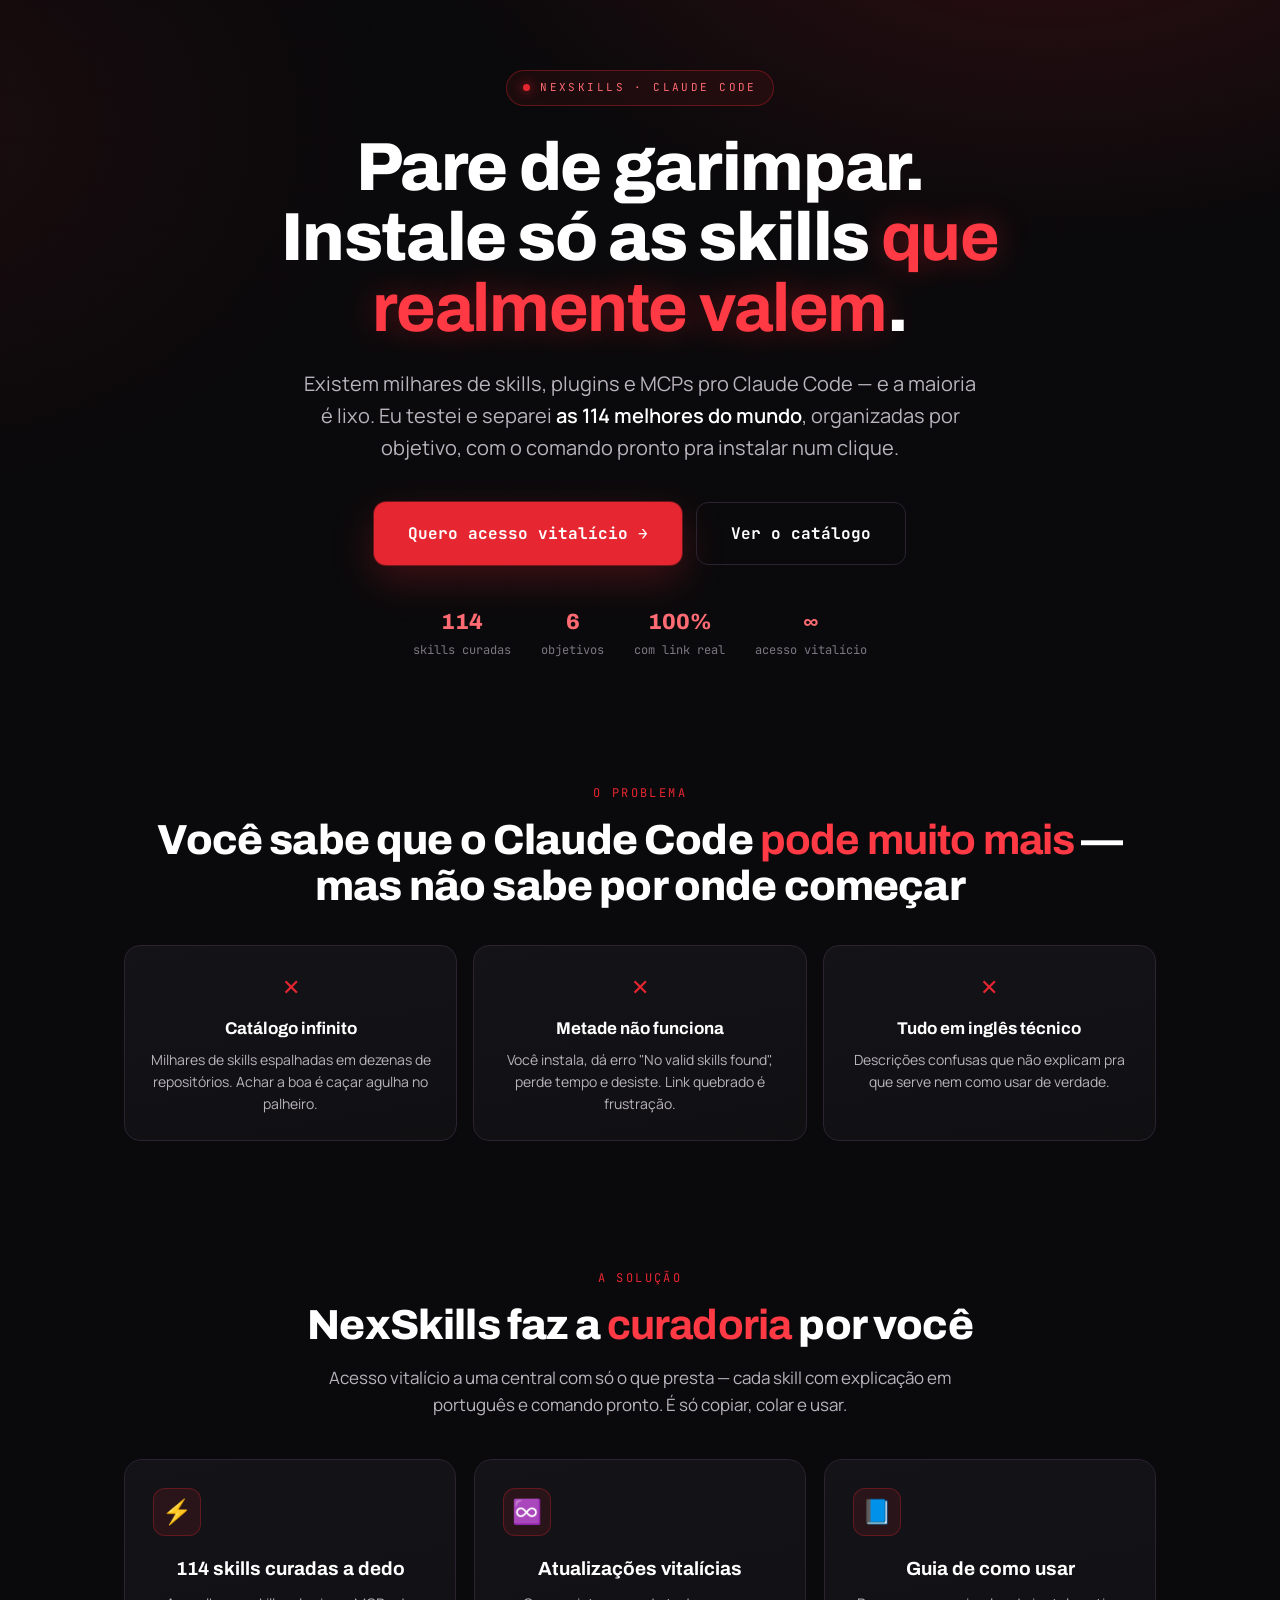
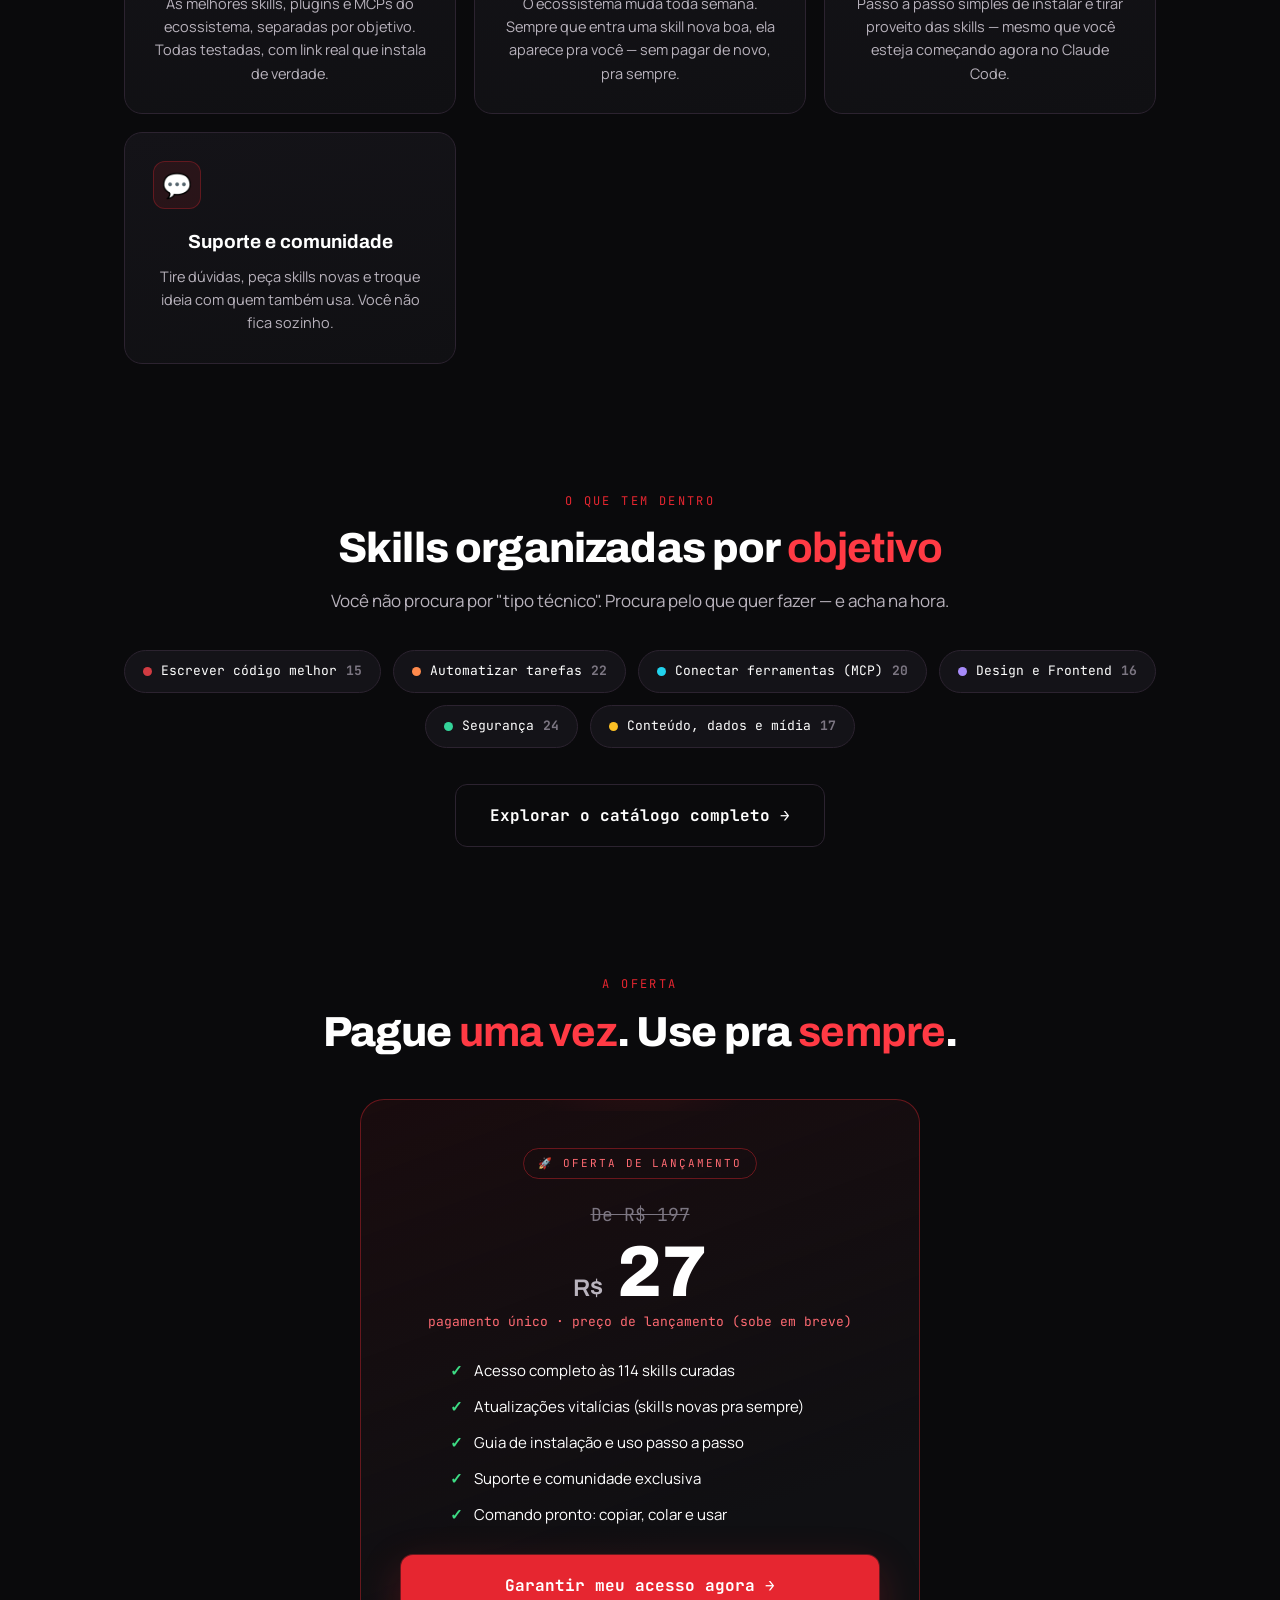
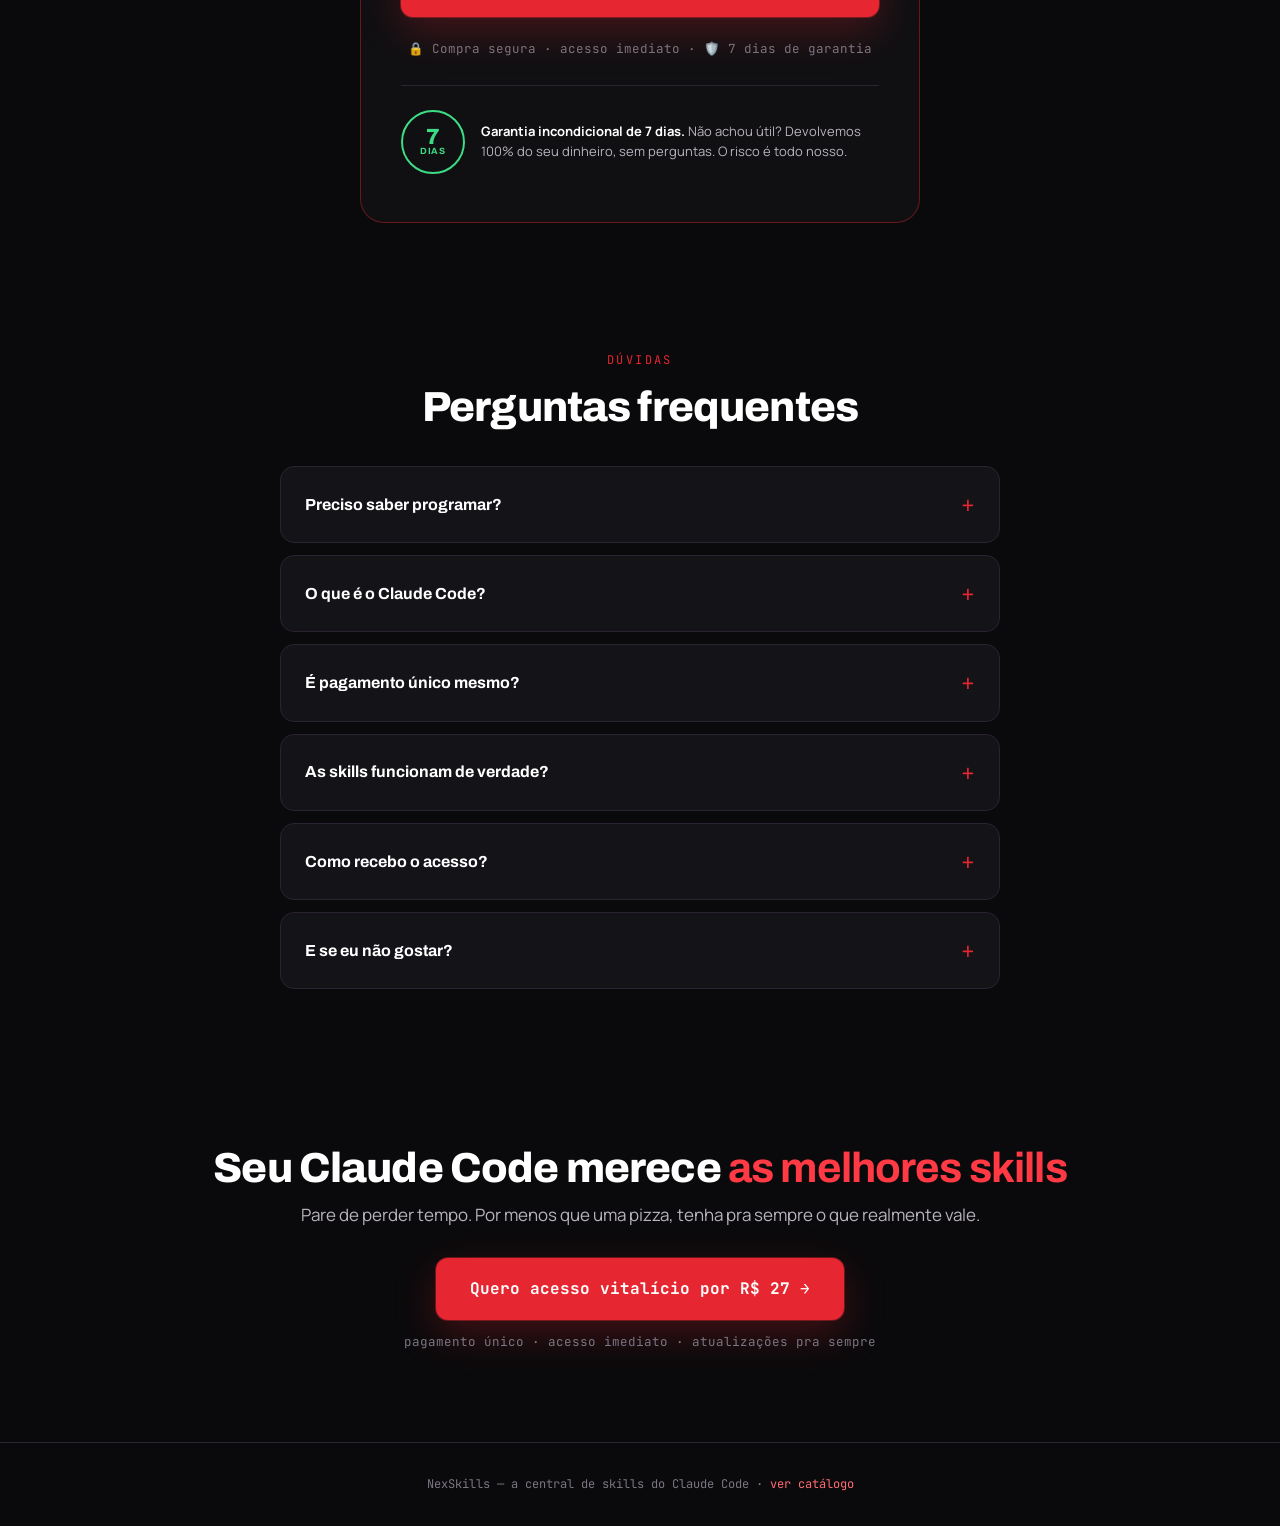
==== commit 6f99d31a: "Garantia 7 dias + area de membros + guia + estrutura de pixel - Pagina de vendas: selo de garantia 7" ====
--- a/index.html
+++ b/index.html
@@ -5,6 +5,40 @@
 <meta name="viewport" content="width=device-width, initial-scale=1.0">
 <title>NexSkills — Turbine seu Claude Code com as melhores skills do mundo</title>
 <meta name="description" content="Acesso vitalício às 114 melhores skills, plugins e MCPs do Claude Code, curados a dedo. Pare de perder tempo garimpando — instale o que presta com um clique.">
+
+<!-- ============================================================
+     RASTREAMENTO DE ANÚNCIOS — cole seus IDs abaixo
+     1) Facebook/Meta Pixel: troque SEU_PIXEL_ID (2 lugares)
+     2) Google Analytics:     troque G-XXXXXXXXXX (2 lugares)
+     Enquanto estiver com o placeholder, o código fica inativo.
+     ============================================================ -->
+
+<!-- Meta Pixel -->
+<script>
+  var FB_PIXEL_ID = "SEU_PIXEL_ID"; // <-- COLE SEU PIXEL ID DO FACEBOOK
+  if(FB_PIXEL_ID && FB_PIXEL_ID.indexOf("SEU_")!==0){
+    !function(f,b,e,v,n,t,s){if(f.fbq)return;n=f.fbq=function(){n.callMethod?
+    n.callMethod.apply(n,arguments):n.queue.push(arguments)};if(!f._fbq)f._fbq=n;
+    n.push=n;n.loaded=!0;n.version='2.0';n.queue=[];t=b.createElement(e);t.async=!0;
+    t.src=v;s=b.getElementsByTagName(e)[0];s.parentNode.insertBefore(t,s)}(window,
+    document,'script','https://connect.facebook.net/en_US/fbevents.js');
+    fbq('init', FB_PIXEL_ID); fbq('track', 'PageView');
+    window._nexFbReady = true;
+  }
+</script>
+
+<!-- Google Analytics (GA4) -->
+<script>
+  var GA_ID = "G-XXXXXXXXXX"; // <-- COLE SEU ID DO GOOGLE ANALYTICS
+  if(GA_ID && GA_ID.indexOf("G-X")!==0){
+    var s=document.createElement('script');s.async=true;
+    s.src='https://www.googletagmanager.com/gtag/js?id='+GA_ID;
+    document.head.appendChild(s);
+    window.dataLayer=window.dataLayer||[];function gtag(){dataLayer.push(arguments);}
+    window.gtag=gtag;gtag('js',new Date());gtag('config',GA_ID);
+  }
+</script>
+
 <link rel="preconnect" href="https://fonts.googleapis.com">
 <link rel="preconnect" href="https://fonts.gstatic.com" crossorigin>
 <link href="https://fonts.googleapis.com/css2?family=Archivo:ital,wght@0,600;0,700;0,800;1,800&family=JetBrains+Mono:wght@400;700&family=Manrope:wght@400;500;600;700&display=swap" rel="stylesheet">
@@ -87,7 +121,12 @@
 .offer li{font-size:15px;color:var(--ink);display:flex;align-items:flex-start;gap:11px}
 .offer li::before{content:"✓";color:var(--green);font-weight:800;flex-shrink:0}
 .offer .cta{position:relative;width:100%}
-.guarantee{margin-top:22px;font-family:var(--fm);font-size:12.5px;color:var(--faint);display:flex;align-items:center;justify-content:center;gap:8px}
+.guarantee{margin-top:22px;font-family:var(--fm);font-size:12.5px;color:var(--faint);display:flex;align-items:center;justify-content:center;gap:8px;flex-wrap:wrap}
+.seal{position:relative;margin-top:26px;display:flex;align-items:center;gap:16px;text-align:left;border-top:1px solid var(--border);padding-top:24px}
+.seal-badge{flex-shrink:0;width:64px;height:64px;border-radius:50%;border:2px solid var(--green);color:var(--green);font-family:var(--fd);font-weight:800;font-size:22px;line-height:.9;display:flex;flex-direction:column;align-items:center;justify-content:center}
+.seal-badge span{font-size:9px;letter-spacing:.1em;font-weight:700}
+.seal-txt{font-size:13px;color:var(--muted);line-height:1.5}
+.seal-txt strong{color:var(--ink)}
 
 /* FAQ */
 .faq{max-width:720px;margin:36px auto 0}
@@ -198,7 +237,11 @@
         <li>Comando pronto: copiar, colar e usar</li>
       </ul>
       <a href="#" class="cta" id="btn-comprar">Garantir meu acesso agora →</a>
-      <div class="guarantee">🔒 Compra segura · acesso imediato</div>
+      <div class="guarantee">🔒 Compra segura · acesso imediato · 🛡️ 7 dias de garantia</div>
+      <div class="seal">
+        <div class="seal-badge">7<br><span>DIAS</span></div>
+        <div class="seal-txt"><strong>Garantia incondicional de 7 dias.</strong> Não achou útil? Devolvemos 100% do seu dinheiro, sem perguntas. O risco é todo nosso.</div>
+      </div>
     </div>
   </div>
 </section>
@@ -215,7 +258,8 @@
       <details><summary>O que é o Claude Code?</summary><p>É a ferramenta de programação com IA da Anthropic (criadora do Claude). As skills do NexSkills turbinam o que ele consegue fazer: revisar código, automatizar tarefas, gerar imagens, conectar ferramentas e muito mais.</p></details>
       <details><summary>É pagamento único mesmo?</summary><p>Sim. Você paga uma vez e tem acesso vitalício, incluindo todas as atualizações futuras. Sem mensalidade, sem pegadinha.</p></details>
       <details><summary>As skills funcionam de verdade?</summary><p>Todas têm link real verificado e comando que instala. Diferente de listas soltas pela internet, aqui você não cai em "skill que não existe".</p></details>
-      <details><summary>Como recebo o acesso?</summary><p>Assim que o pagamento é confirmado, você recebe o acesso ao catálogo completo, ao guia e à comunidade.</p></details>
+      <details><summary>Como recebo o acesso?</summary><p>Assim que o pagamento é confirmado, você recebe na hora o link de acesso ao catálogo completo, ao guia passo a passo e ao grupo de WhatsApp da comunidade.</p></details>
+      <details><summary>E se eu não gostar?</summary><p>Você tem 7 dias de garantia. Se achar que não foi útil pra você, é só pedir e devolvemos 100% do seu dinheiro, sem perguntas. O risco é todo nosso.</p></details>
     </div>
   </div>
 </section>
@@ -235,13 +279,27 @@
 </footer>
 
 <script>
-  // troque o href do botão pelo seu link de checkout (Kiwify/Hotmart/Stripe/etc)
+  // ===== LINK DE PAGAMENTO — cole seu checkout (Kiwify/Hotmart/etc) =====
   var CHECKOUT_URL = ""; // <-- COLE SEU LINK DE PAGAMENTO AQUI
-  if(CHECKOUT_URL){
-    document.querySelectorAll('a.cta:not(.cta-ghost)').forEach(function(a){
-      if(a.getAttribute('href')==='#oferta'||a.id==='btn-comprar'){ /* mantém âncora pro topo da oferta nos secundários */ }
+
+  var btnComprar = document.getElementById('btn-comprar');
+  if(CHECKOUT_URL && btnComprar){
+    btnComprar.href = CHECKOUT_URL;
+    btnComprar.target = "_blank";
+  } else if(btnComprar){
+    // sem checkout ainda: avisa em vez de levar pra lugar nenhum
+    btnComprar.addEventListener('click', function(e){
+      e.preventDefault();
+      alert('Checkout em configuração — abrimos pra venda já já!');
     });
-    var btn=document.getElementById('btn-comprar'); if(btn) btn.href=CHECKOUT_URL;
+  }
+
+  // dispara evento de "iniciou checkout" pro Pixel/GA quando clica em comprar
+  if(btnComprar){
+    btnComprar.addEventListener('click', function(){
+      if(window.fbq){ fbq('track','InitiateCheckout',{value:27.00,currency:'BRL'}); }
+      if(window.gtag){ gtag('event','begin_checkout',{value:27.00,currency:'BRL'}); }
+    });
   }
 </script>
 </body>
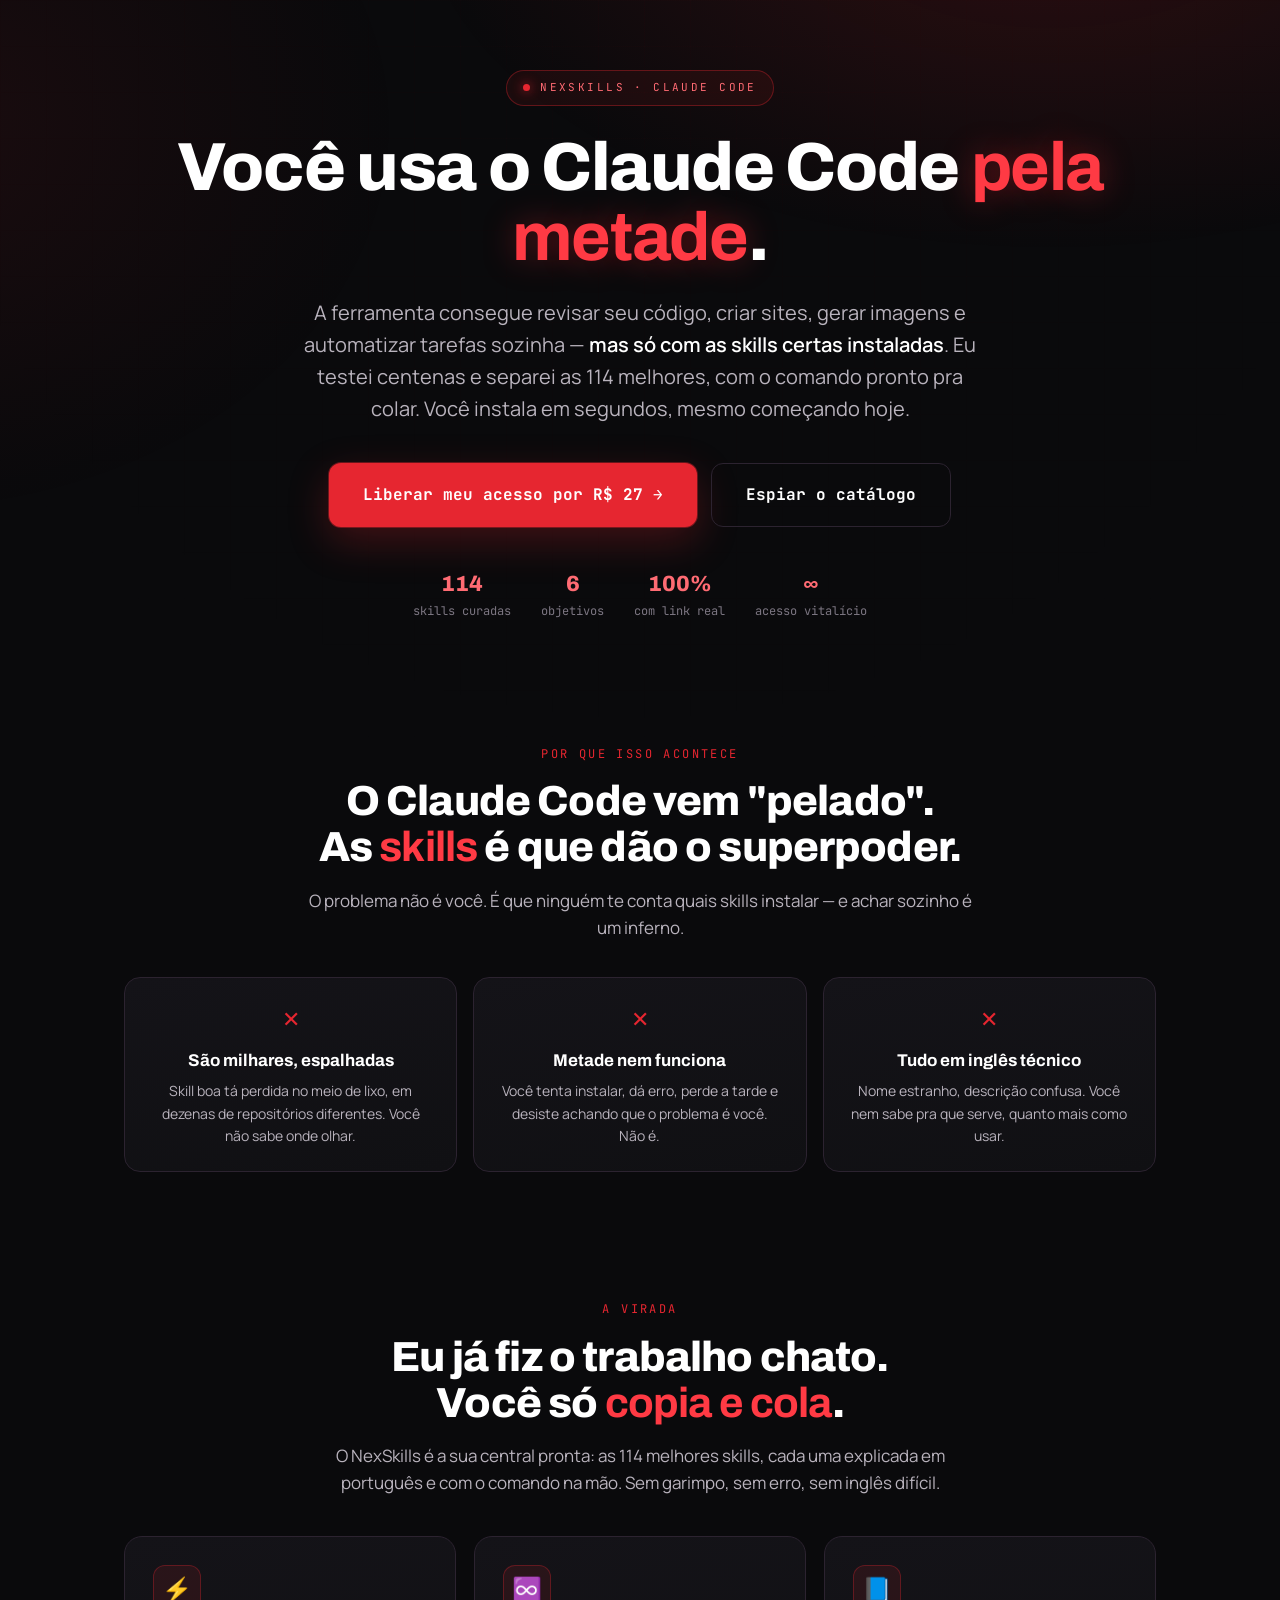
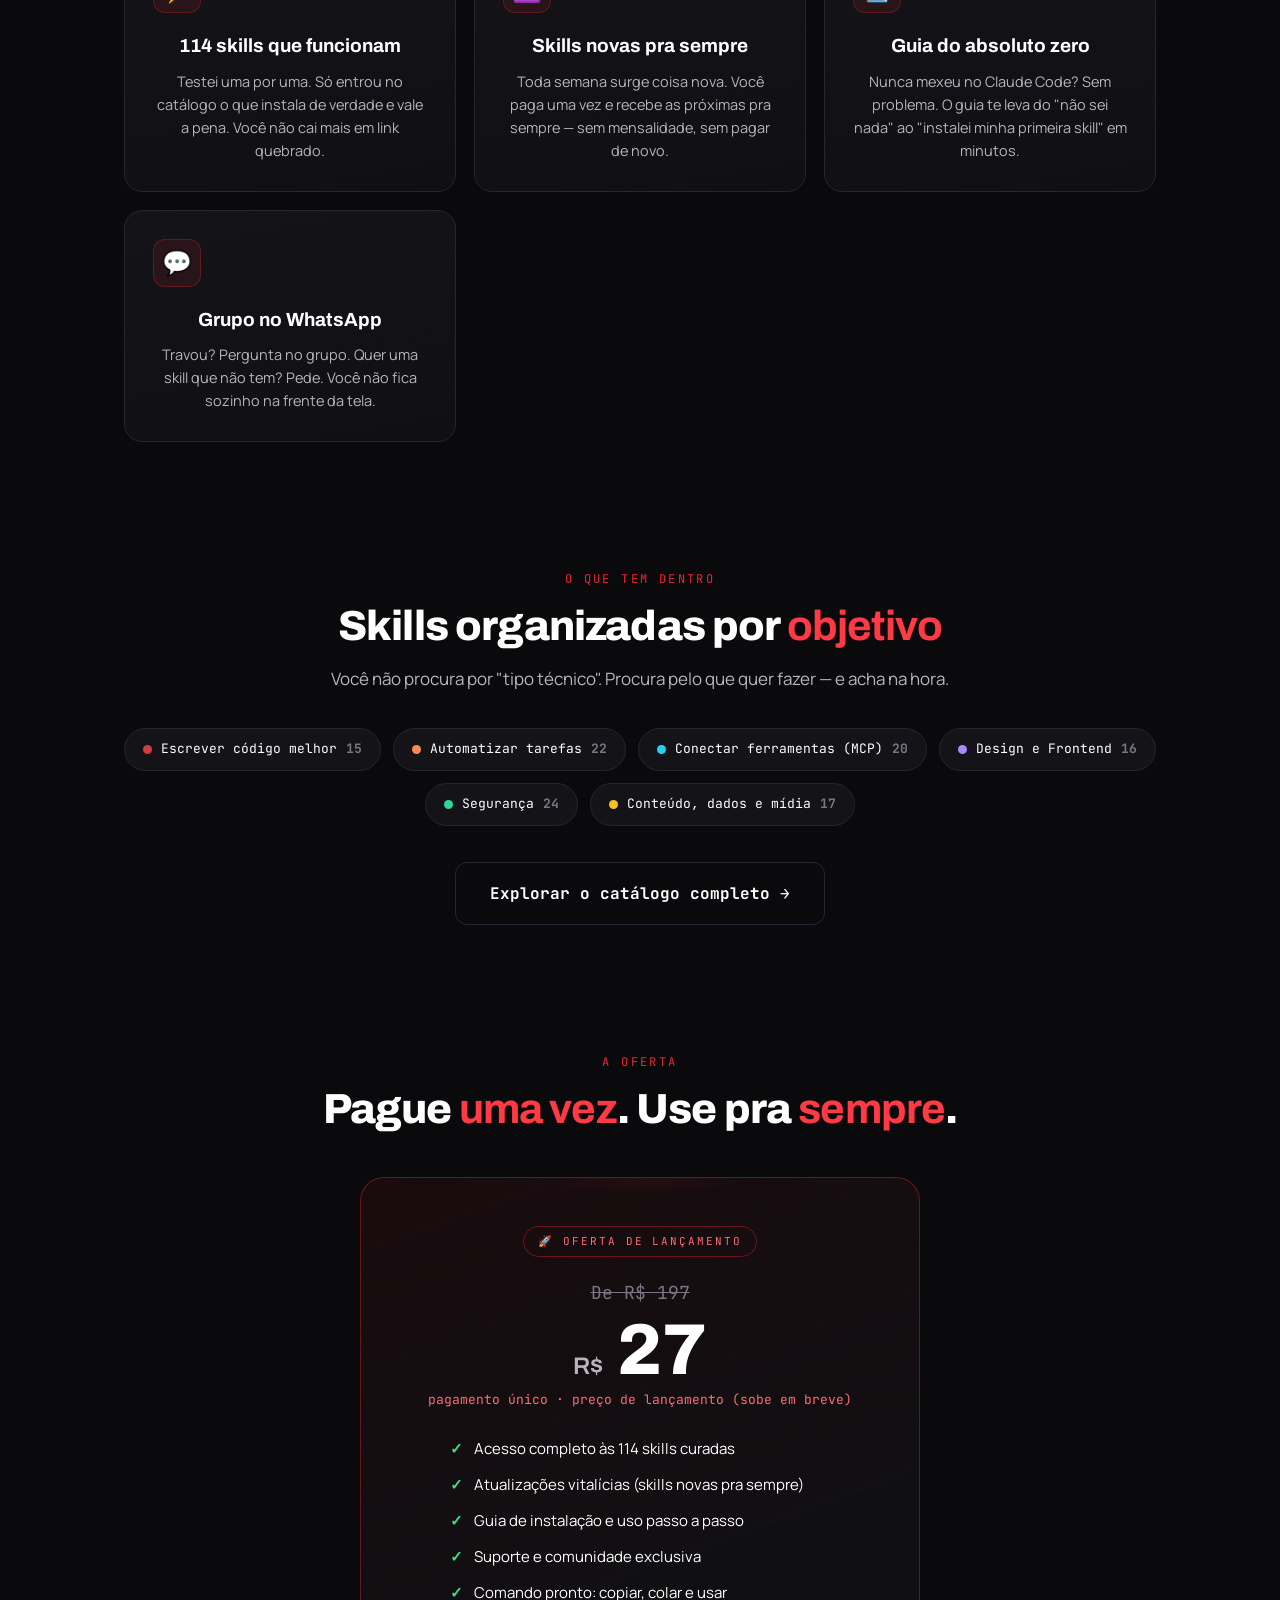
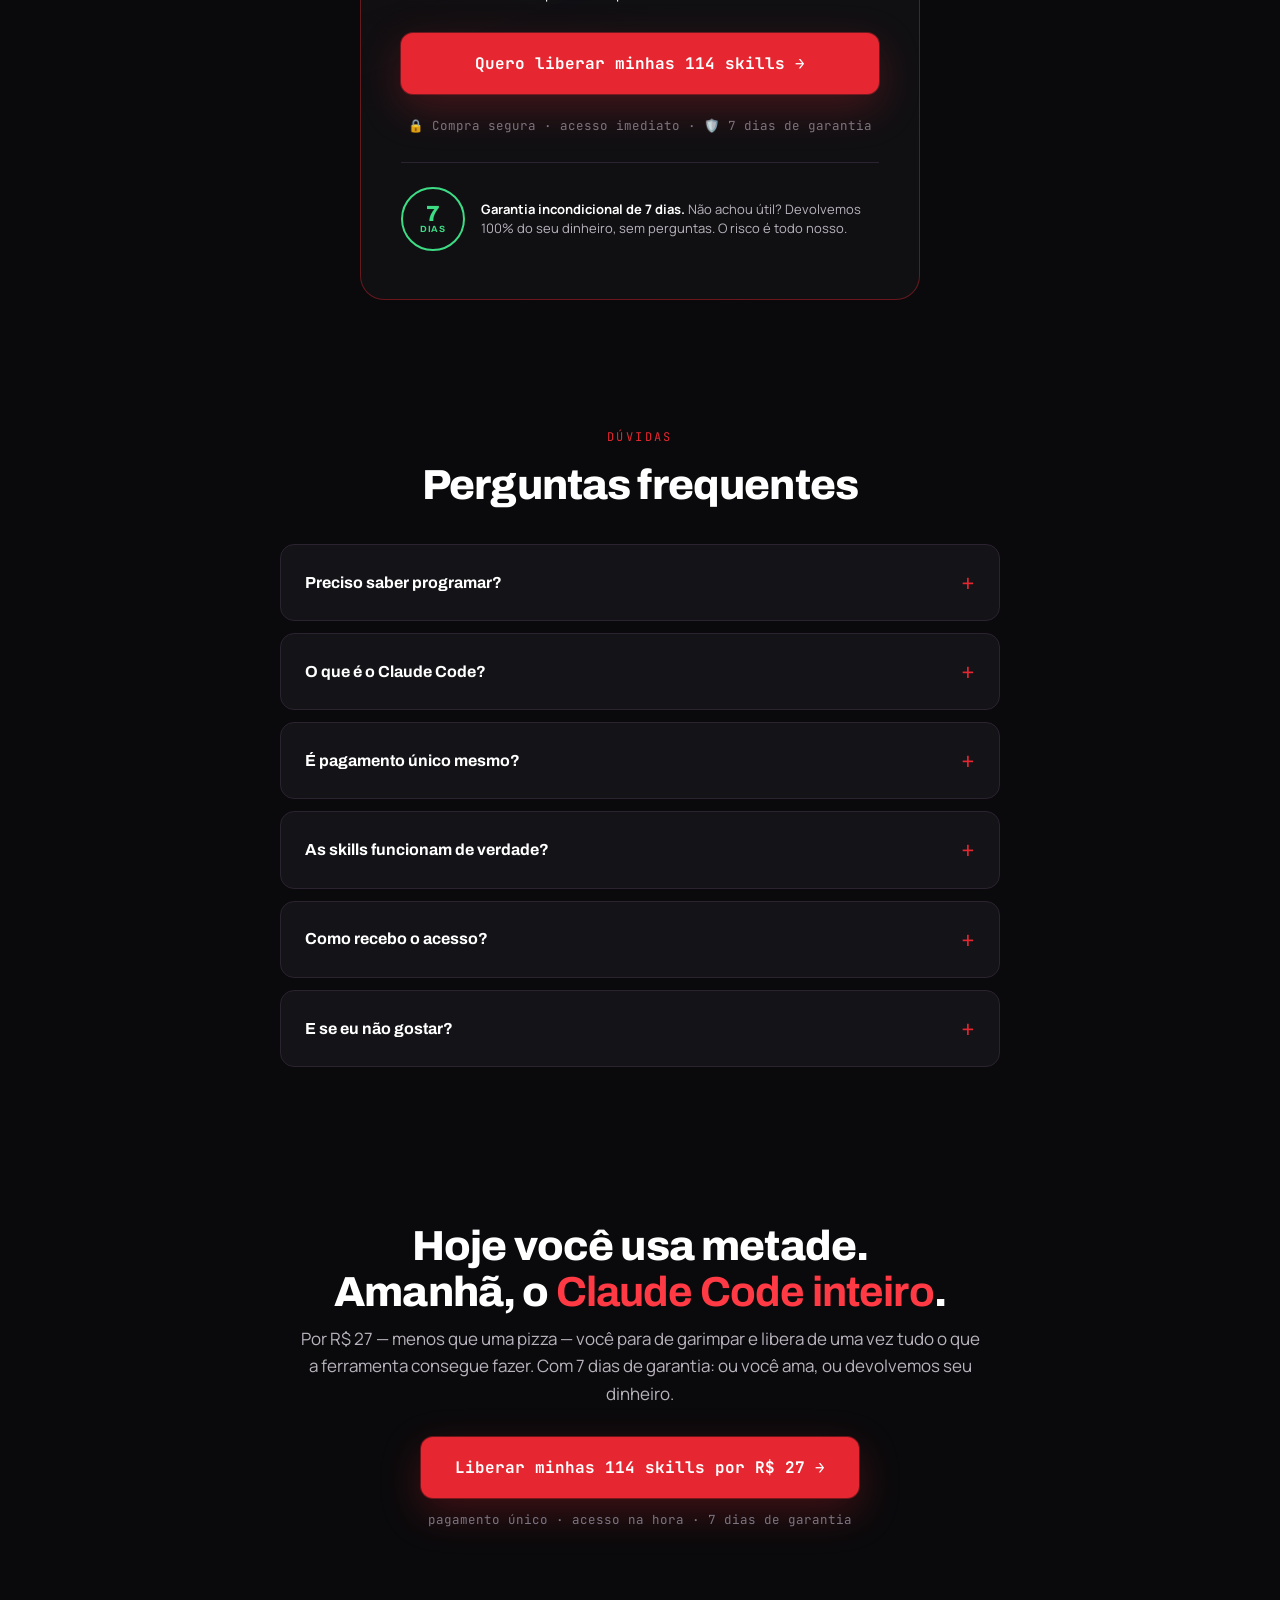
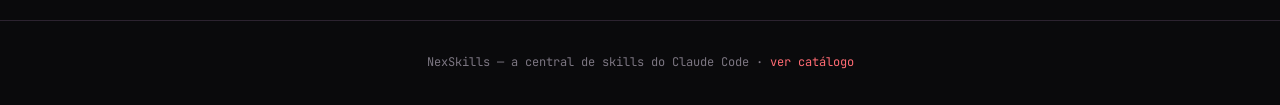
==== commit af2e959f: "Copy de conversao + estrategia amostra/completo (isca) - Reescreve copy da pagina de vendas (skill c" ====
--- a/index.html
+++ b/index.html
@@ -3,8 +3,8 @@
 <head>
 <meta charset="UTF-8">
 <meta name="viewport" content="width=device-width, initial-scale=1.0">
-<title>NexSkills — Turbine seu Claude Code com as melhores skills do mundo</title>
-<meta name="description" content="Acesso vitalício às 114 melhores skills, plugins e MCPs do Claude Code, curados a dedo. Pare de perder tempo garimpando — instale o que presta com um clique.">
+<title>NexSkills — Você usa o Claude Code pela metade. Libere o resto.</title>
+<meta name="description" content="As 114 melhores skills do Claude Code, explicadas em português e com o comando pronto pra colar. Pare de garimpar e libere tudo que a ferramenta consegue fazer. R$27, acesso vitalício, 7 dias de garantia.">
 
 <!-- ============================================================
      RASTREAMENTO DE ANÚNCIOS — cole seus IDs abaixo
@@ -158,11 +158,11 @@
 <header class="hero">
   <div class="wrap center">
     <div class="pill">NexSkills · Claude Code</div>
-    <h1 class="hero-title">Pare de garimpar.<br>Instale só as skills <b>que realmente valem</b>.</h1>
-    <p class="hero-sub">Existem milhares de skills, plugins e MCPs pro Claude Code — e a maioria é lixo. Eu testei e separei <strong>as 114 melhores do mundo</strong>, organizadas por objetivo, com o comando pronto pra instalar num clique.</p>
+    <h1 class="hero-title">Você usa o Claude Code <b>pela metade</b>.</h1>
+    <p class="hero-sub">A ferramenta consegue revisar seu código, criar sites, gerar imagens e automatizar tarefas sozinha — <strong>mas só com as skills certas instaladas</strong>. Eu testei centenas e separei as 114 melhores, com o comando pronto pra colar. Você instala em segundos, mesmo começando hoje.</p>
     <div class="hero-cta-row">
-      <a href="#oferta" class="cta">Quero acesso vitalício →</a>
-      <a href="app.html" target="_blank" rel="noopener" class="cta cta-ghost">Ver o catálogo</a>
+      <a href="#oferta" class="cta">Liberar meu acesso por R$ 27 →</a>
+      <a href="app.html" target="_blank" rel="noopener" class="cta cta-ghost">Espiar o catálogo</a>
     </div>
     <div class="trust">
       <span><b>114</b>skills curadas</span>
@@ -176,12 +176,13 @@
 <!-- PROBLEM -->
 <section>
   <div class="wrap center">
-    <div class="eyebrow">O problema</div>
-    <h2>Você sabe que o Claude Code <b>pode muito mais</b> — mas não sabe por onde começar</h2>
+    <div class="eyebrow">Por que isso acontece</div>
+    <h2>O Claude Code vem "pelado".<br>As <b>skills</b> é que dão o superpoder.</h2>
+    <p class="lead" style="margin:16px auto 0">O problema não é você. É que ninguém te conta quais skills instalar — e achar sozinho é um inferno.</p>
     <div class="prob-grid">
-      <div class="prob"><div class="x">✕</div><h4>Catálogo infinito</h4><p>Milhares de skills espalhadas em dezenas de repositórios. Achar a boa é caçar agulha no palheiro.</p></div>
-      <div class="prob"><div class="x">✕</div><h4>Metade não funciona</h4><p>Você instala, dá erro "No valid skills found", perde tempo e desiste. Link quebrado é frustração.</p></div>
-      <div class="prob"><div class="x">✕</div><h4>Tudo em inglês técnico</h4><p>Descrições confusas que não explicam pra que serve nem como usar de verdade.</p></div>
+      <div class="prob"><div class="x">✕</div><h4>São milhares, espalhadas</h4><p>Skill boa tá perdida no meio de lixo, em dezenas de repositórios diferentes. Você não sabe onde olhar.</p></div>
+      <div class="prob"><div class="x">✕</div><h4>Metade nem funciona</h4><p>Você tenta instalar, dá erro, perde a tarde e desiste achando que o problema é você. Não é.</p></div>
+      <div class="prob"><div class="x">✕</div><h4>Tudo em inglês técnico</h4><p>Nome estranho, descrição confusa. Você nem sabe pra que serve, quanto mais como usar.</p></div>
     </div>
   </div>
 </section>
@@ -189,14 +190,14 @@
 <!-- SOLUTION / WHAT YOU GET -->
 <section>
   <div class="wrap center">
-    <div class="eyebrow">A solução</div>
-    <h2>NexSkills faz a <b>curadoria</b> por você</h2>
-    <p class="lead" style="margin:16px auto 0">Acesso vitalício a uma central com só o que presta — cada skill com explicação em português e comando pronto. É só copiar, colar e usar.</p>
+    <div class="eyebrow">A virada</div>
+    <h2>Eu já fiz o trabalho chato.<br>Você só <b>copia e cola</b>.</h2>
+    <p class="lead" style="margin:16px auto 0">O NexSkills é a sua central pronta: as 114 melhores skills, cada uma explicada em português e com o comando na mão. Sem garimpo, sem erro, sem inglês difícil.</p>
     <div class="get-grid">
-      <div class="get"><div class="ic">⚡</div><h3>114 skills curadas a dedo</h3><p>As melhores skills, plugins e MCPs do ecossistema, separadas por objetivo. Todas testadas, com link real que instala de verdade.</p></div>
-      <div class="get"><div class="ic">♾️</div><h3>Atualizações vitalícias</h3><p>O ecossistema muda toda semana. Sempre que entra uma skill nova boa, ela aparece pra você — sem pagar de novo, pra sempre.</p></div>
-      <div class="get"><div class="ic">📘</div><h3>Guia de como usar</h3><p>Passo a passo simples de instalar e tirar proveito das skills — mesmo que você esteja começando agora no Claude Code.</p></div>
-      <div class="get"><div class="ic">💬</div><h3>Suporte e comunidade</h3><p>Tire dúvidas, peça skills novas e troque ideia com quem também usa. Você não fica sozinho.</p></div>
+      <div class="get"><div class="ic">⚡</div><h3>114 skills que funcionam</h3><p>Testei uma por uma. Só entrou no catálogo o que instala de verdade e vale a pena. Você não cai mais em link quebrado.</p></div>
+      <div class="get"><div class="ic">♾️</div><h3>Skills novas pra sempre</h3><p>Toda semana surge coisa nova. Você paga uma vez e recebe as próximas pra sempre — sem mensalidade, sem pagar de novo.</p></div>
+      <div class="get"><div class="ic">📘</div><h3>Guia do absoluto zero</h3><p>Nunca mexeu no Claude Code? Sem problema. O guia te leva do "não sei nada" ao "instalei minha primeira skill" em minutos.</p></div>
+      <div class="get"><div class="ic">💬</div><h3>Grupo no WhatsApp</h3><p>Travou? Pergunta no grupo. Quer uma skill que não tem? Pede. Você não fica sozinho na frente da tela.</p></div>
     </div>
   </div>
 </section>
@@ -236,7 +237,7 @@
         <li>Suporte e comunidade exclusiva</li>
         <li>Comando pronto: copiar, colar e usar</li>
       </ul>
-      <a href="#" class="cta" id="btn-comprar">Garantir meu acesso agora →</a>
+      <a href="#" class="cta" id="btn-comprar">Quero liberar minhas 114 skills →</a>
       <div class="guarantee">🔒 Compra segura · acesso imediato · 🛡️ 7 dias de garantia</div>
       <div class="seal">
         <div class="seal-badge">7<br><span>DIAS</span></div>
@@ -267,10 +268,10 @@
 <!-- FINAL CTA -->
 <section class="final">
   <div class="wrap center">
-    <h2>Seu Claude Code merece <b>as melhores skills</b></h2>
-    <p class="lead" style="margin:0 auto 30px">Pare de perder tempo. Por menos que uma pizza, tenha pra sempre o que realmente vale.</p>
-    <a href="#oferta" class="cta">Quero acesso vitalício por R$ 27 →</a>
-    <div class="cta-sub">pagamento único · acesso imediato · atualizações pra sempre</div>
+    <h2>Hoje você usa metade.<br>Amanhã, o <b>Claude Code inteiro</b>.</h2>
+    <p class="lead" style="margin:0 auto 30px">Por R$ 27 — menos que uma pizza — você para de garimpar e libera de uma vez tudo o que a ferramenta consegue fazer. Com 7 dias de garantia: ou você ama, ou devolvemos seu dinheiro.</p>
+    <a href="#oferta" class="cta">Liberar minhas 114 skills por R$ 27 →</a>
+    <div class="cta-sub">pagamento único · acesso na hora · 7 dias de garantia</div>
   </div>
 </section>
 
